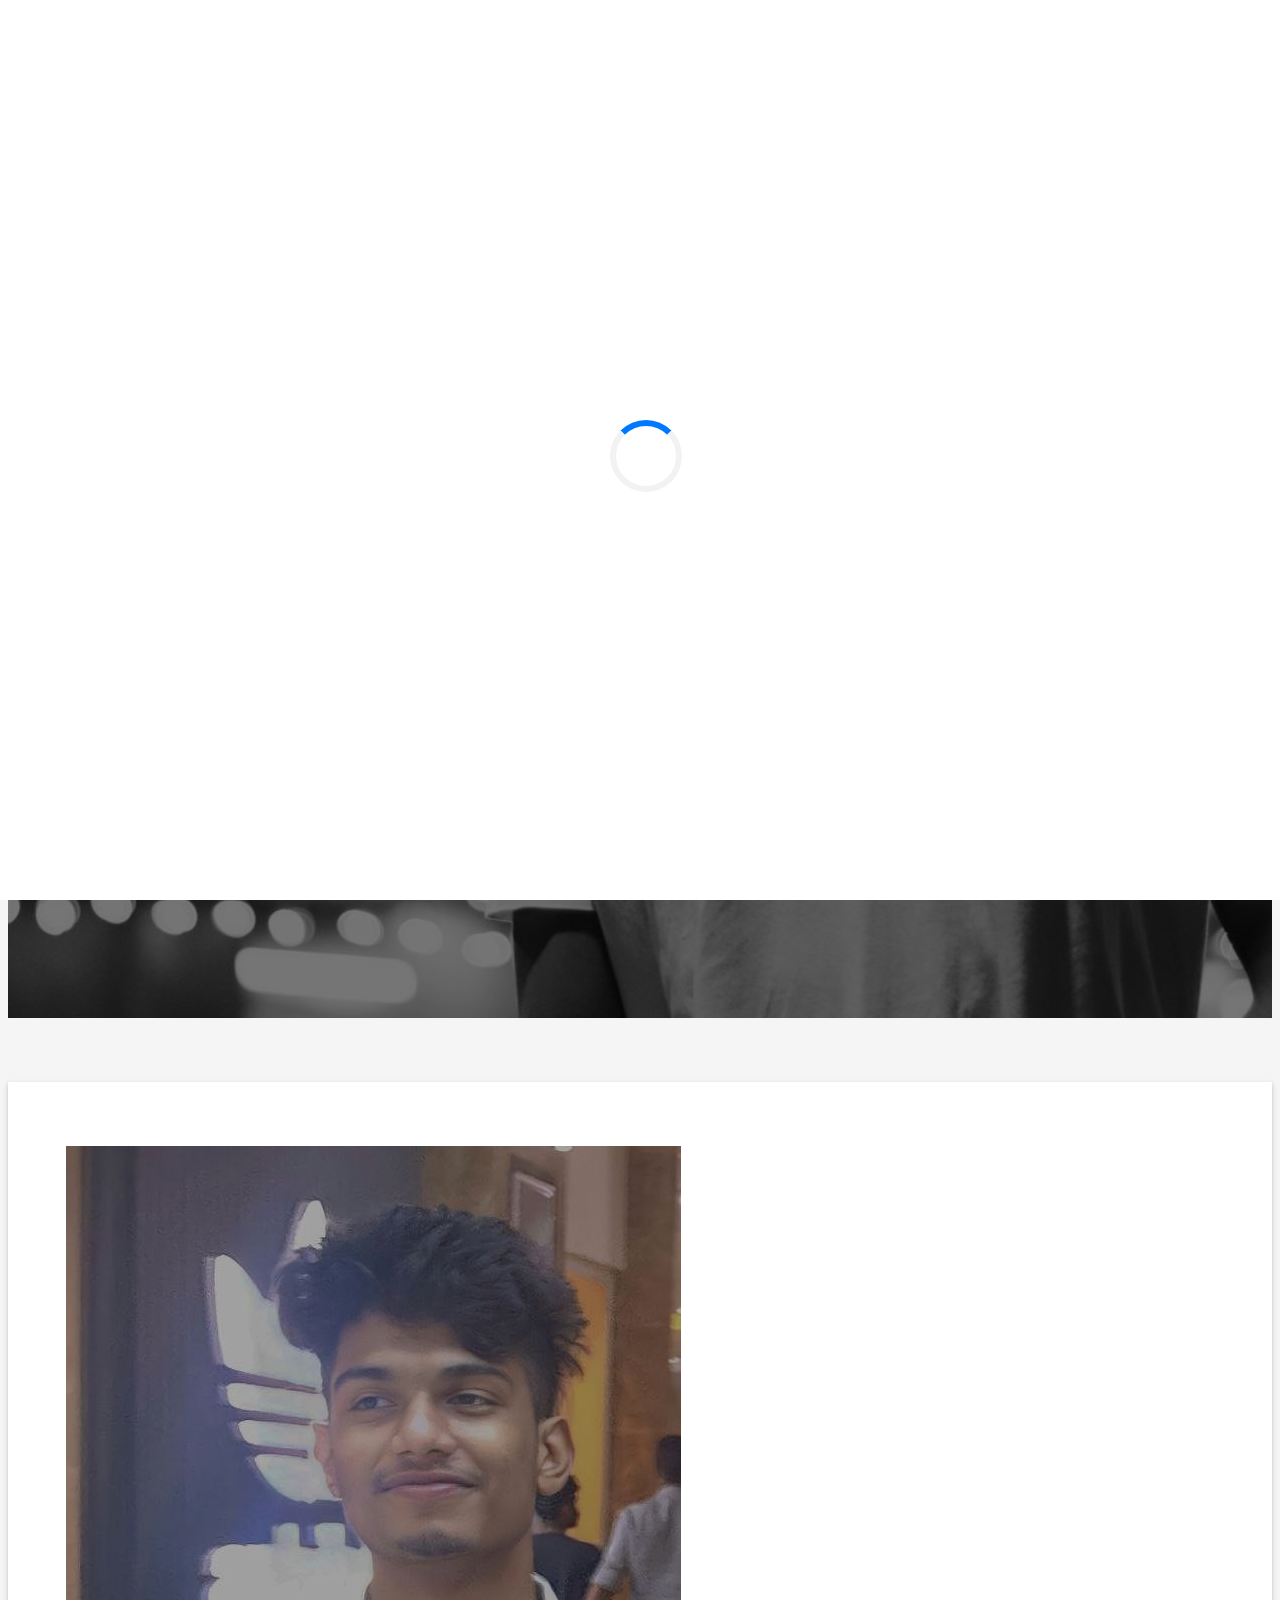
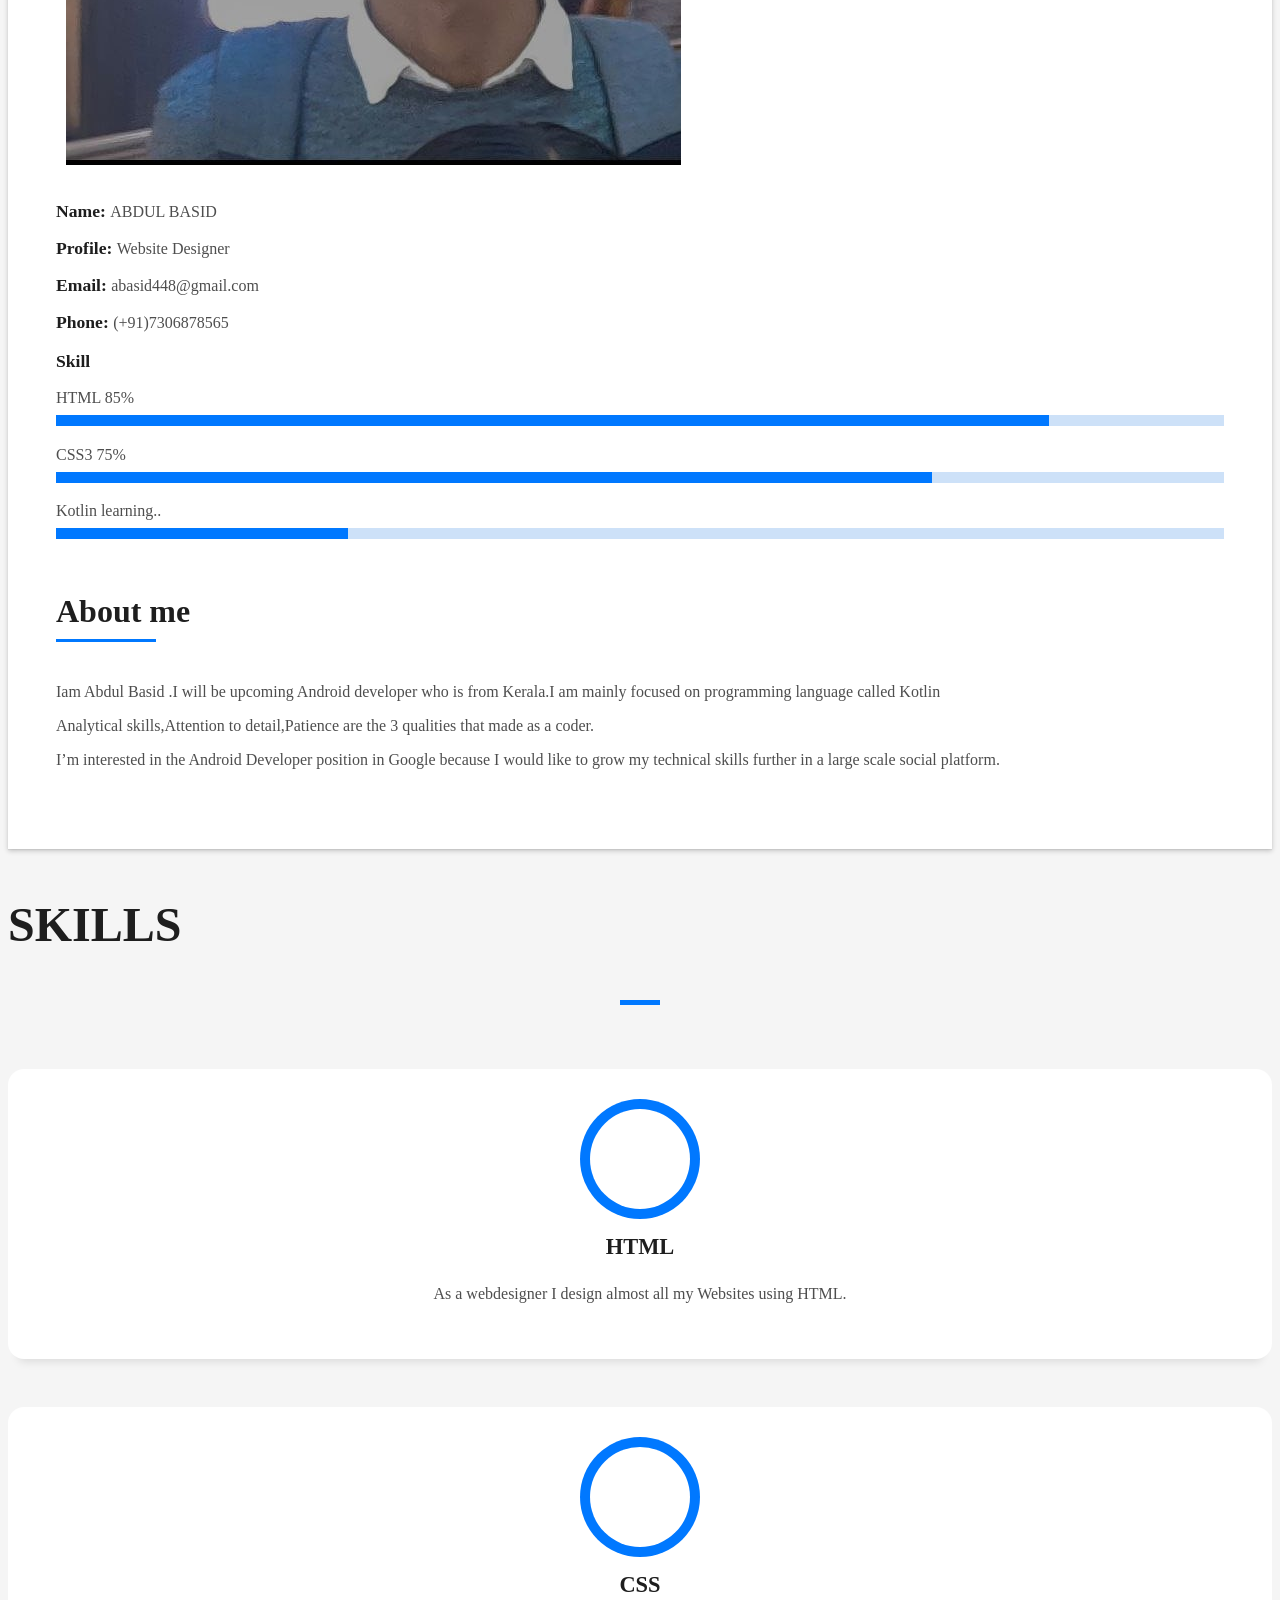
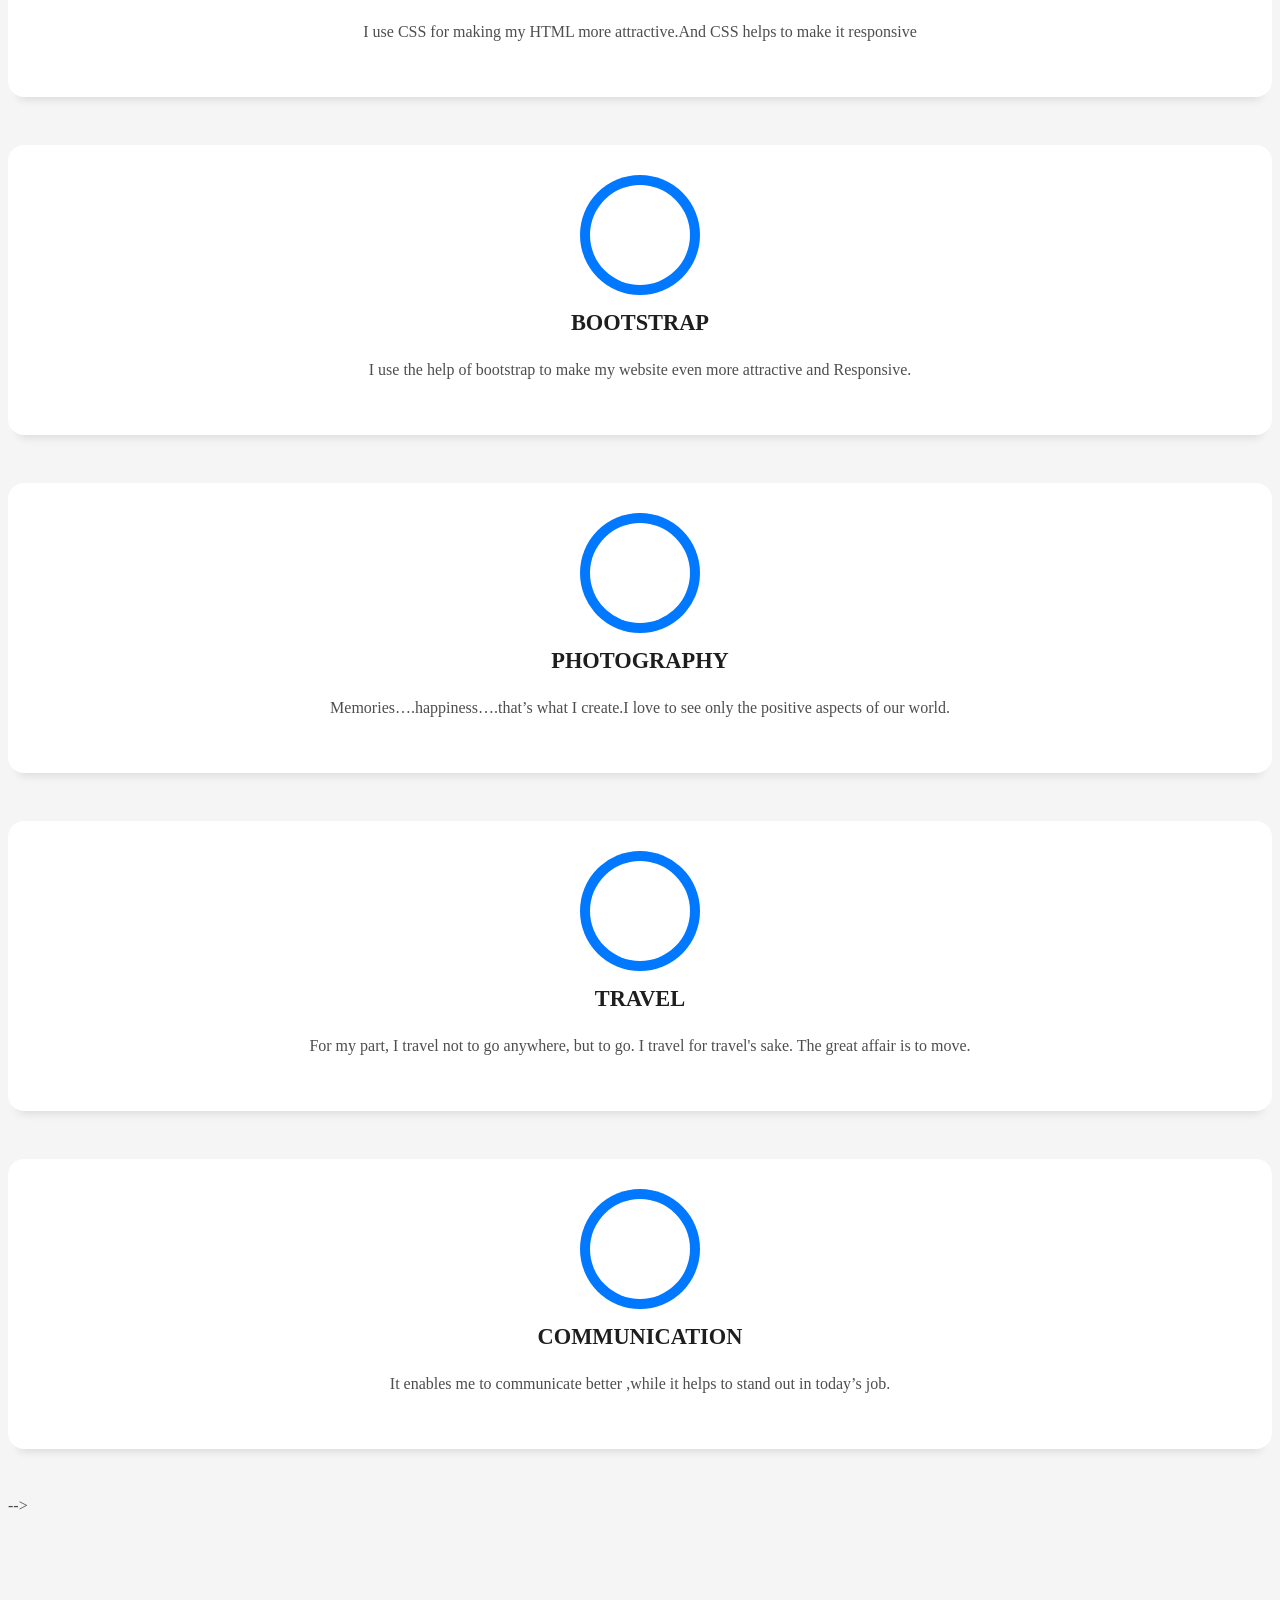
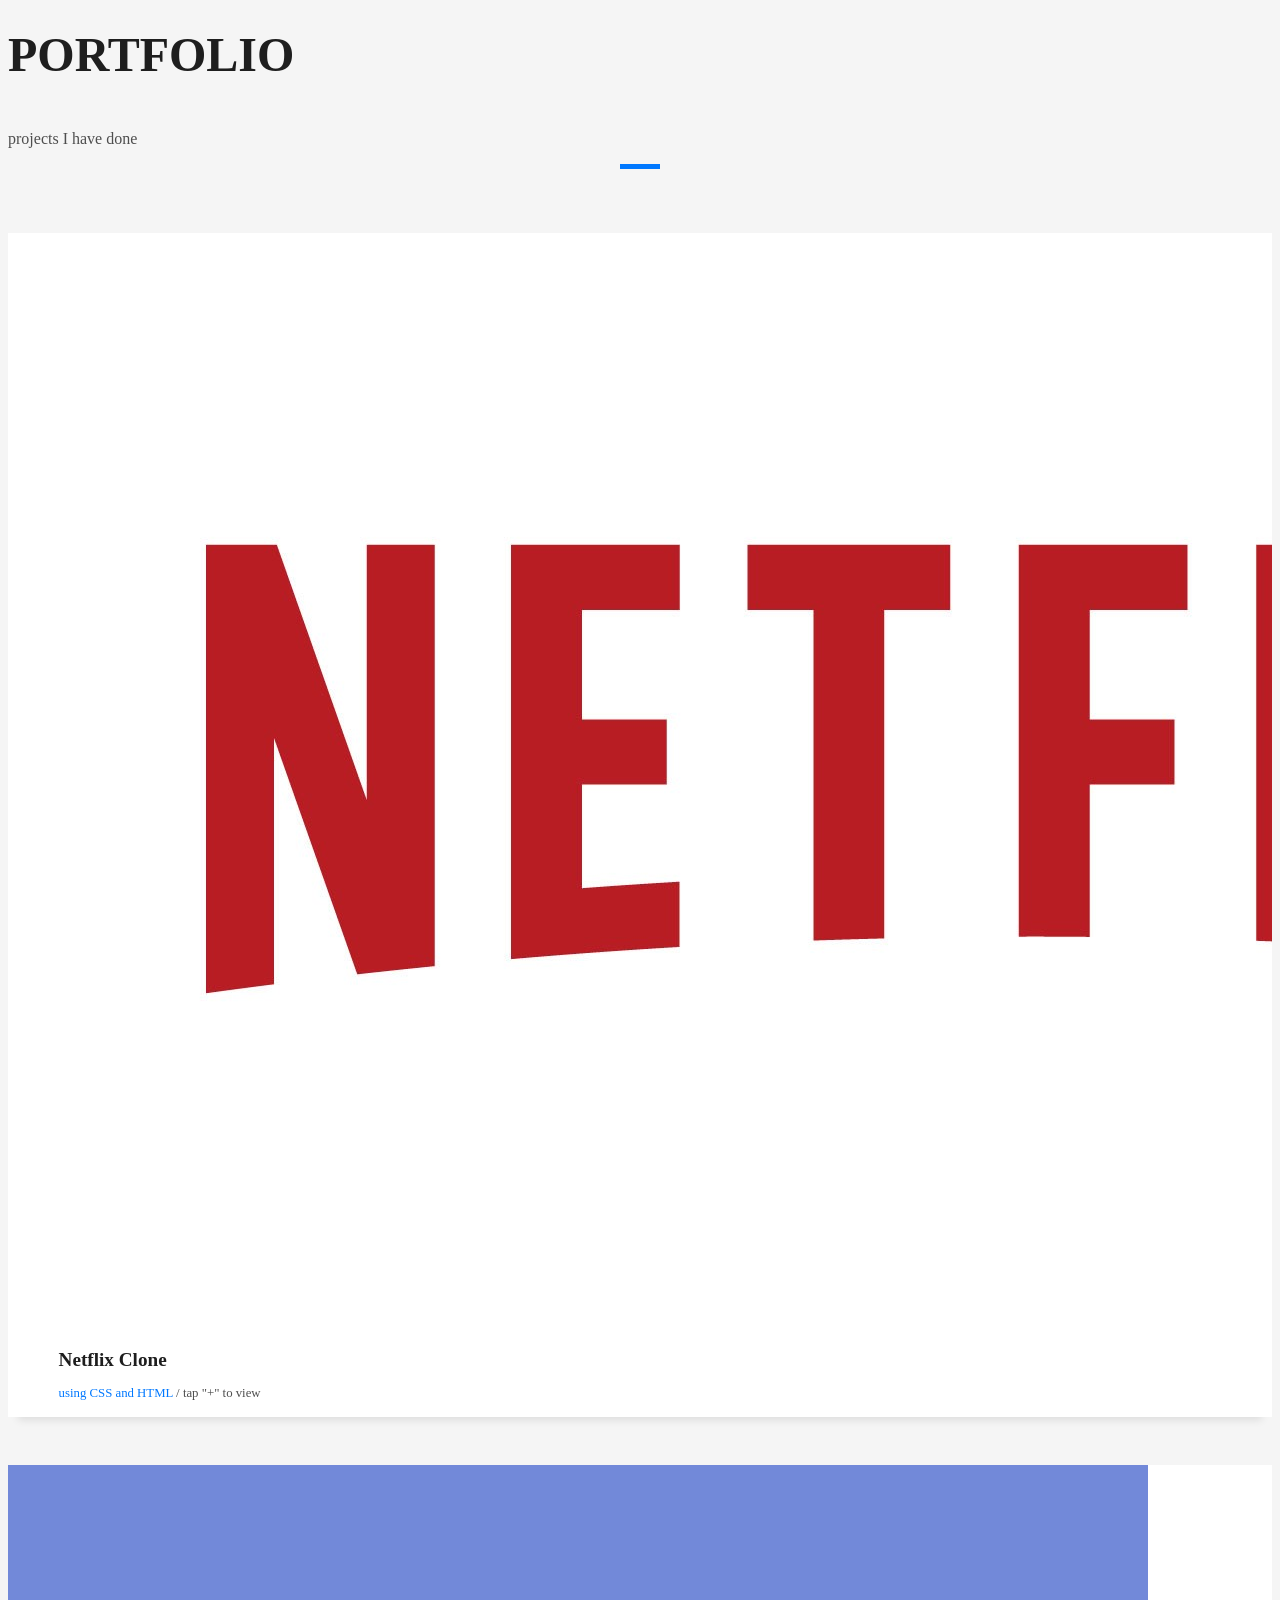
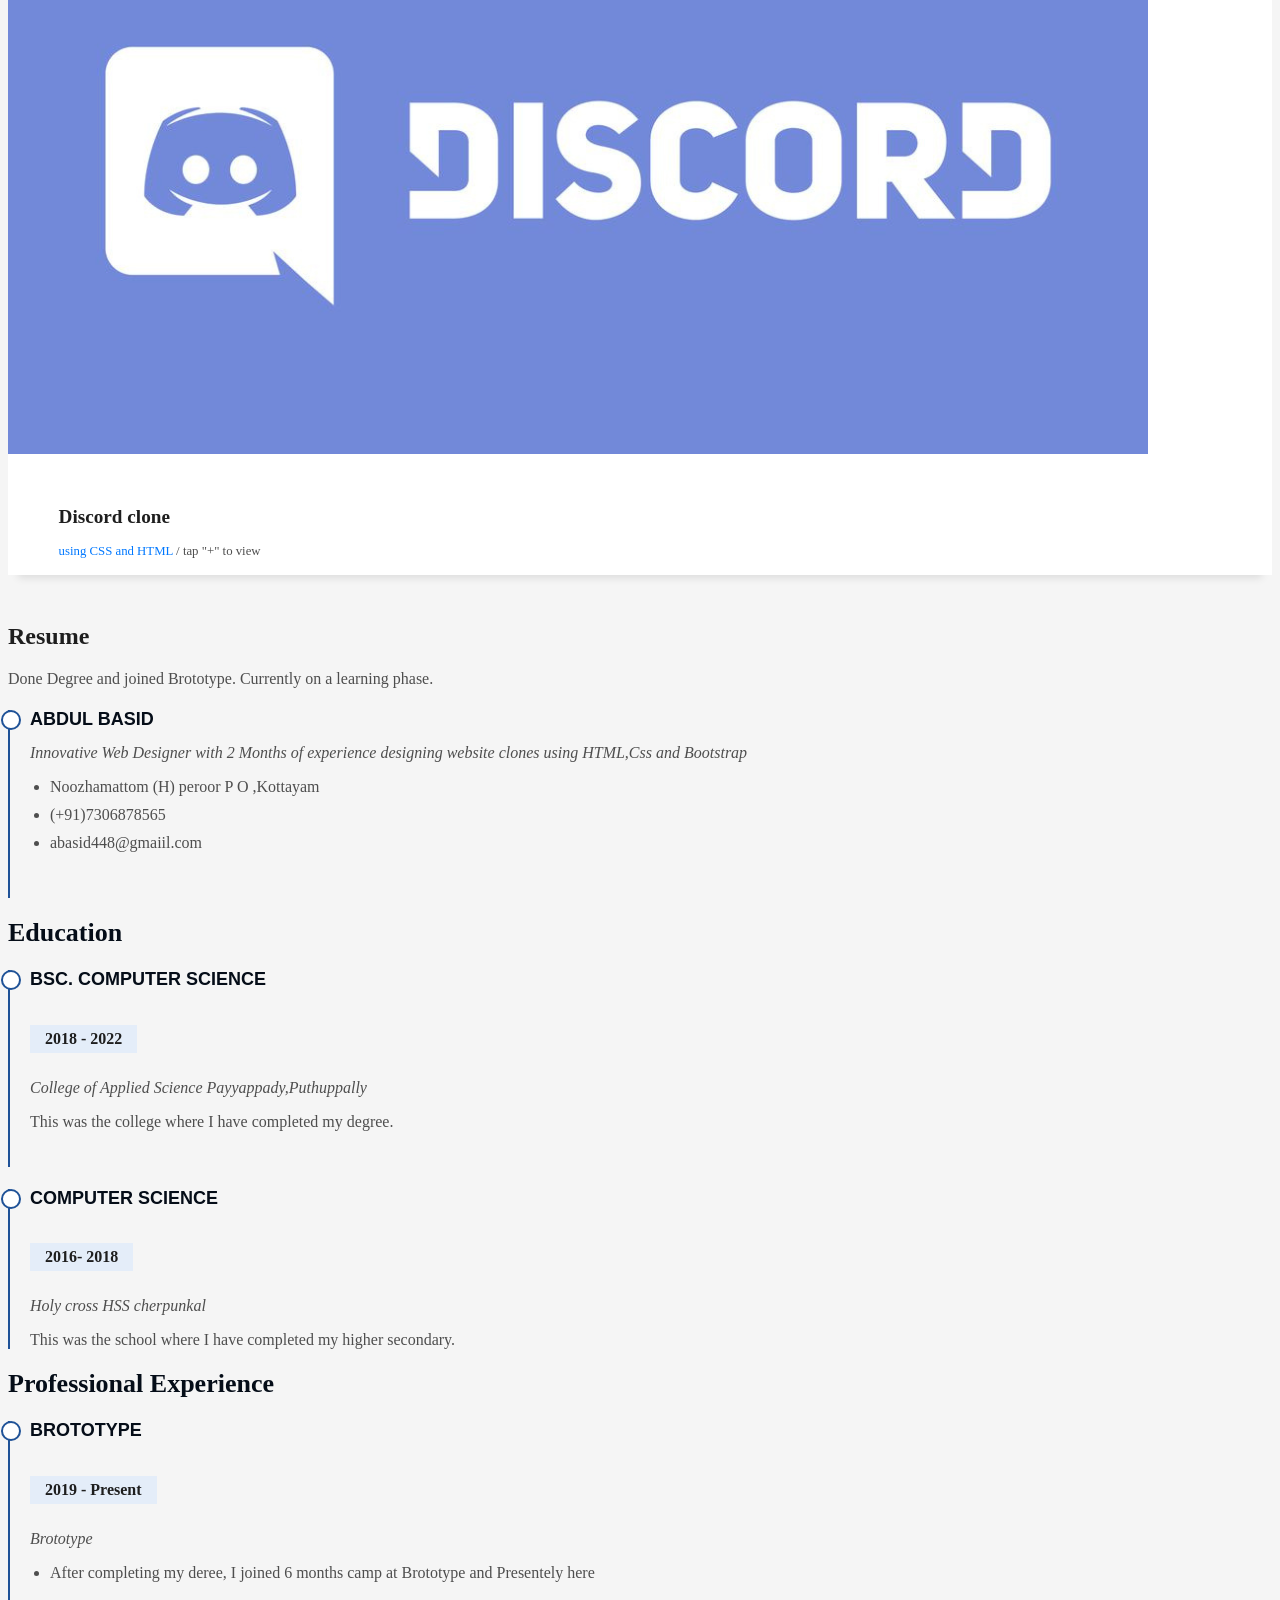
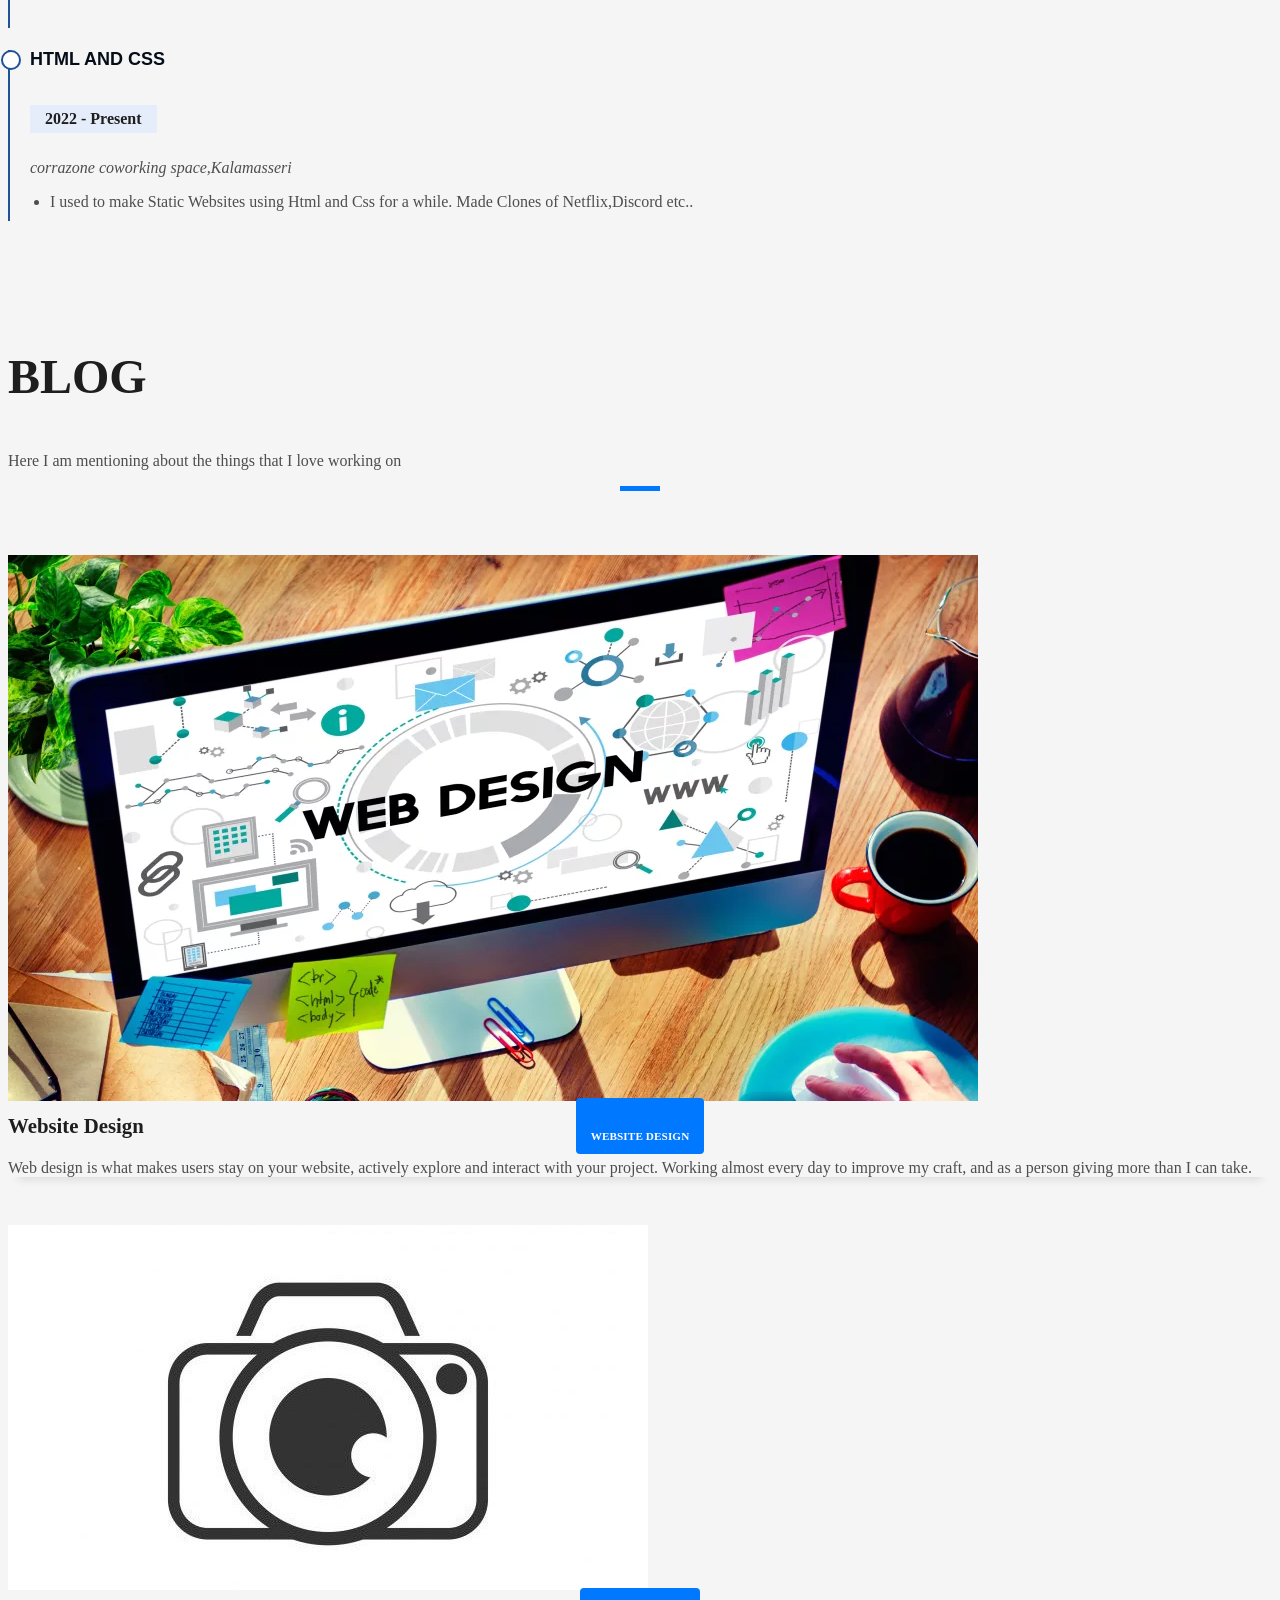
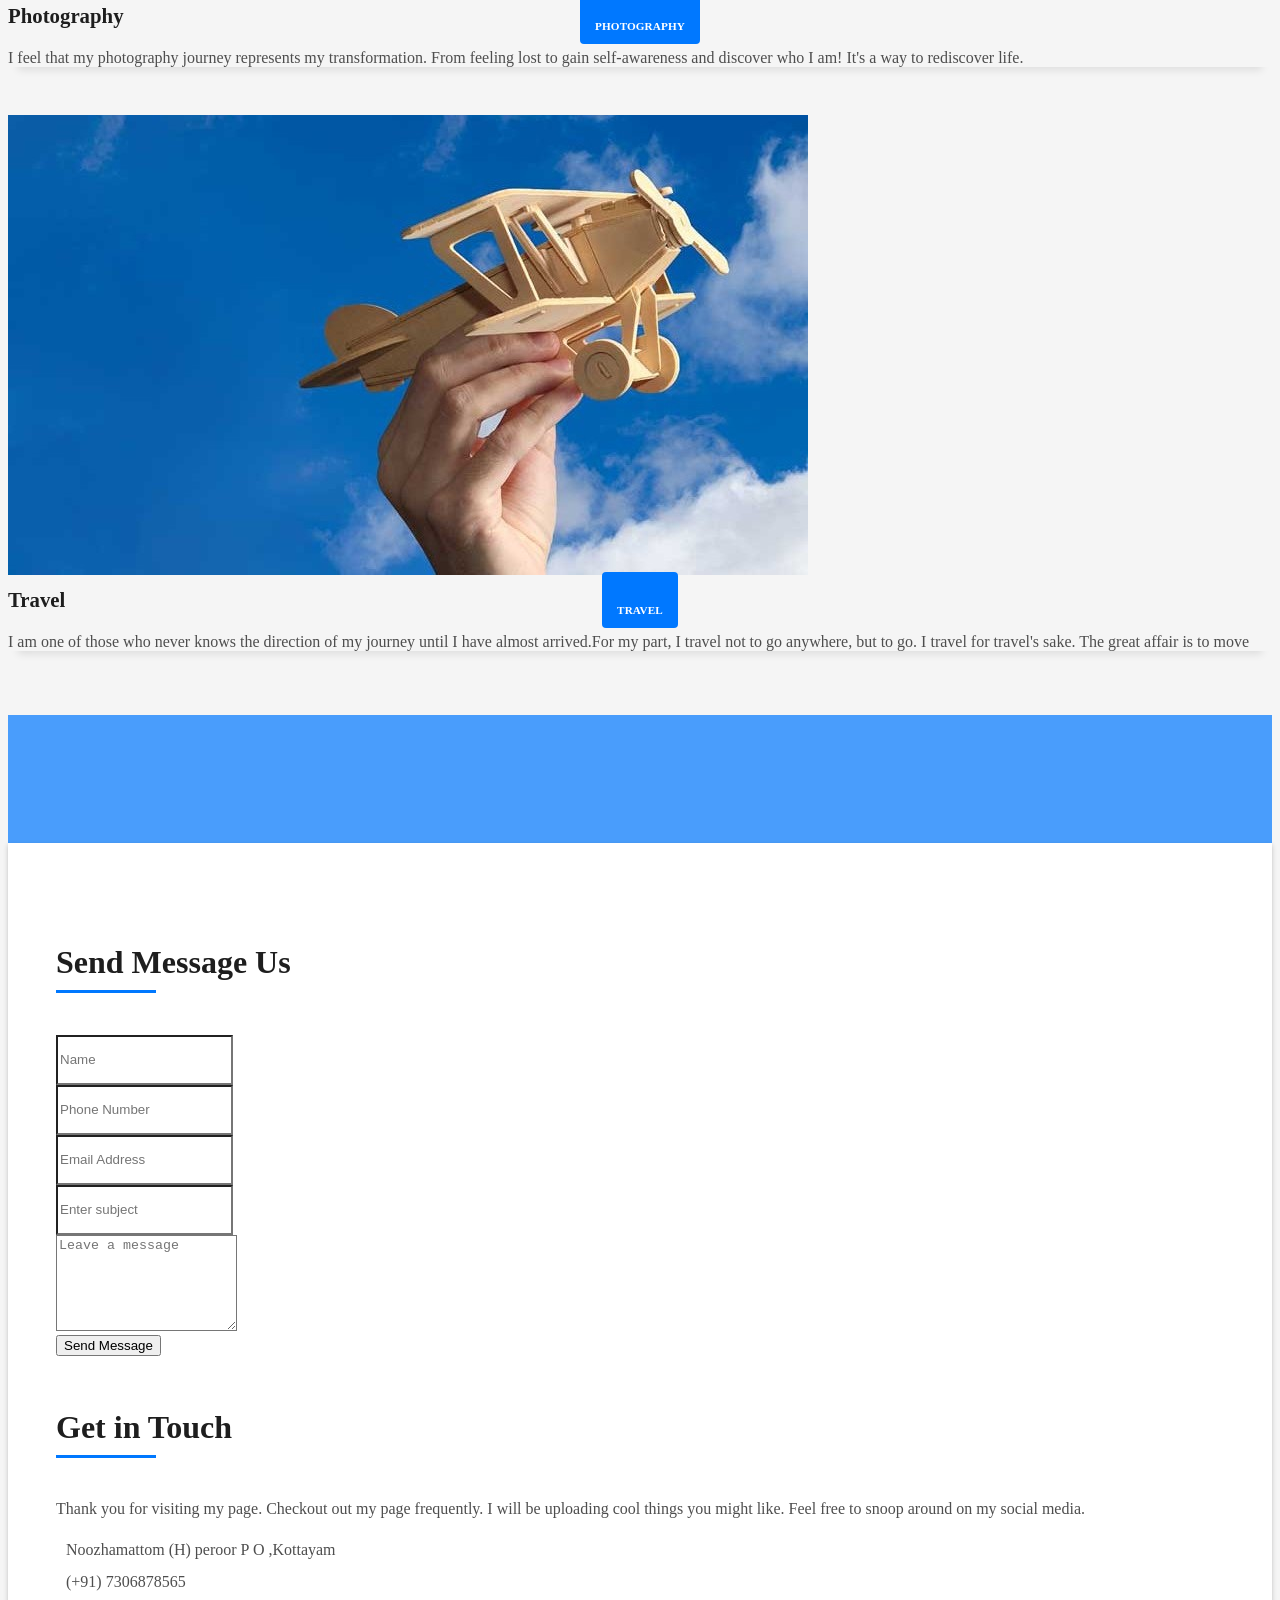
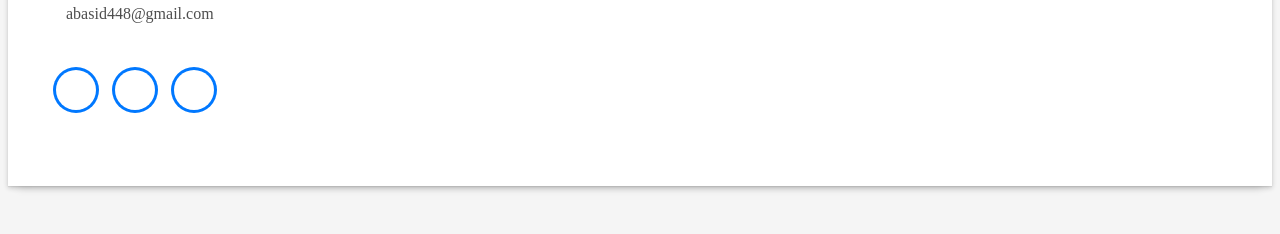
==== index.html @ a115dfe8 "Update index.html" ====
<!DOCTYPE html>
<html lang="en">

<head>
  <meta charset="utf-8">
  <meta content="width=device-width, initial-scale=1.0" name="viewport">

  <title>Portfolio | ABDUL BASID</title>
  <meta content="" name="description">
  <meta content="" name="keywords">

  
  <link href="assets/img/apple-touch-icon.png" rel="apple-touch-icon">


  <link href="assets/vendor/bootstrap/css/bootstrap.min.css" rel="stylesheet">
  <link href="assets/vendor/bootstrap-icons/bootstrap-icons.css" rel="stylesheet">
  <link href="assets/vendor/glightbox/css/glightbox.min.css" rel="stylesheet">
  <link href="assets/vendor/swiper/swiper-bundle.min.css" rel="stylesheet">


  <link href="assets/css/style.css" rel="stylesheet">

</head>

<body>


  <header id="header" class="fixed-top">
    <div class="container d-flex align-items-center justify-content-between">

      <h1 class="logo"><a href="index.html">ABDUL BASID</a></h1>


      <nav id="navbar" class="navbar">
        <ul>
          <li><a class="nav-link scrollto active" href="#hero">Home</a></li>
          <li><a class="nav-link scrollto" href="#about">About</a></li>
          <li><a class="nav-link scrollto" href="#services">Skills</a></li>
          <li><a class="nav-link scrollto " href="#work">Portfolio</a></li>
          <li><a class="nav-link scrollto " href="#resume">Resume</a></li>
          <li><a class="nav-link scrollto " href="#blog">Blog</a></li>
       

          <li><a class="nav-link scrollto" href="#contact">Contact</a></li>
        </ul>
        <i class="bi bi-list mobile-nav-toggle"></i>
      </nav>

    </div>
  </header>

  <div id="hero" class="hero route bg-image" style="background-image: url(assets/img/abdulbasidbackground.jpg)">
    <div class="overlay-itro"></div>
    <div class="hero-content display-table">
      <div class="table-cell">
        <div class="container">
    
          <h1 class="hero-title mb-4">I am ABDUL BASID</h1>
          <p class="hero-subtitle"><span class="typed" data-typed-items="WebDesigner,Traveller,Photographer,Enthusiastic,"></span></p>
       
        </div>
      </div>
    </div>
  </div>

  <main id="main">  
    <section id="about" class="about-mf sect-pt4 route">
      <div class="container">
        <div class="row">
          <div class="col-sm-12">
            <div class="box-shadow-full">
              <div class="row">
                <div class="col-md-6">
                  <div class="row">
                    <div class="col-sm-6 col-md-5">
                      <div class="about-img">
                        <img src="assets/img/abdulbasid8.jpg" class="img-fluid rounded b-shadow-a" alt="">
                      </div>
                    </div>
                    <div class="col-sm-6 col-md-7">
                      <div class="about-info">
                        <p><span class="title-s">Name: </span> <span>ABDUL BASID</span></p>
                        <p><span class="title-s">Profile: </span> <span>Website Designer</span></p>
                        <p><span class="title-s">Email: </span> <span>abasid448@gmail.com</span></p>
                        <p><span class="title-s">Phone: </span> <span>(+91)7306878565</span></p>
                      </div>
                    </div>
                  </div>
                  <div class="skill-mf">
                    <p class="title-s">Skill</p>
                    <span>HTML</span> <span class="pull-right">85%</span>
                    <div class="progress">
                      <div class="progress-bar" role="progressbar" style="width: 85%;" aria-valuenow="85" aria-valuemin="0" aria-valuemax="100"></div>
                    </div>
                    <span>CSS3</span> <span class="pull-right">75%</span>
                    <div class="progress">
                      <div class="progress-bar" role="progressbar" style="width: 75%" aria-valuenow="75" aria-valuemin="0" aria-valuemax="100"></div>
                    </div>
                    <span>Kotlin</span> <span class="pull-right">  learning..</span>
                    <div class="progress">
                      <div class="progress-bar" role="progressbar" style="width: 25%" aria-valuenow="50" aria-valuemin="0" aria-valuemax="100"></div>
                    </div>
                    
                  </div>
                </div>
                <div class="col-md-6">
                  <div class="about-me pt-4 pt-md-0">
                    <div class="title-box-2">
                      <h5 class="title-left">
                        About me
                      </h5>
                    </div>
                    <p class="lead">
                      Iam Abdul Basid .I will be upcoming Android developer who is from Kerala.I am mainly focused on programming language called Kotlin
                    </p>
                    <p class="lead">
                      Analytical skills,Attention to detail,Patience are the 3 qualities that  made as a coder.
                    </p>
                    <p class="lead">
                      I’m interested in the Android Developer position in Google because I would like to grow my technical skills further in a large scale social platform.
                    </p>
                  </div>
                </div>
              </div>
            </div>
          </div>
        </div>
      </div>
    </section>
    <section id="services" class="services-mf pt-5 route">
      <div class="container">
        <div class="row">
          <div class="col-sm-12">
            <div class="title-box text-center">
              <h3 class="title-a">
                SKILLS
              </h3>
              <p class="subtitle-a">
          
              </p>
              <div class="line-mf"></div>
            </div>
          </div>
        </div>
        <div class="row">
          <div class="col-md-4">
            <div class="service-box">
              <div class="service-ico">
                <span class="ico-circle"><i class="bi bi-briefcase"></i></span>
              </div>
              <div class="service-content">
                <h2 class="s-title">HTML </h2>
                <p class="s-description text-center">
                  As a webdesigner I design almost all my Websites using HTML.
                </p>
              </div>
            </div>
          </div>
          <div class="col-md-4">
            <div class="service-box">
              <div class="service-ico">
                <span class="ico-circle"><i class="bi bi-card-checklist"></i></span>
              </div>
              <div class="service-content">
                <h2 class="s-title">CSS</h2>
                <p class="s-description text-center">
                  I use CSS for making my HTML more attractive.And CSS helps to make it responsive</p>
              </div>
            </div>
          </div>
          <div class="col-md-4">
            <div class="service-box">
              <div class="service-ico">
                <span class="ico-circle"><i class="bi bi-bar-chart"></i></span>
              </div>
              <div class="service-content">
                <h2 class="s-title">Bootstrap</h2>
                <p class="s-description text-center">
                  I use the help of bootstrap to make my website even more attractive and Responsive. 
                </p>
              </div>
            </div>
          </div>
          <div class="col-md-4">
            <div class="service-box">
              <div class="service-ico">
                <span class="ico-circle"><i class="bi bi-binoculars"></i></span>
              </div>
              <div class="service-content">
                <h2 class="s-title">Photography</h2>
                <p class="s-description text-center">
                  Memories….happiness….that’s what I create.I love to see only the positive aspects of our world.
 
                </p>
              </div>
            </div>
          </div>
          <div class="col-md-4">
            <div class="service-box">
              <div class="service-ico">
                <span class="ico-circle"><i class="bi bi-brightness-high"></i></span>
              </div>
              <div class="service-content">
                <h2 class="s-title">Travel</h2>
                <p class="s-description text-center">
                  For my part, I travel not to go anywhere, but to go. I travel for travel's sake. The great affair is to move.
                </p>
              </div>
            </div>
          </div>
          <div class="col-md-4">
            <div class="service-box">
              <div class="service-ico">
                <span class="ico-circle"><i class="bi bi-calendar4-week"></i></span>
              </div>
              <div class="service-content">
                <h2 class="s-title">Communication</h2>
                <p class="s-description text-center">
                  It enables me to communicate better ,while it helps to stand out in today’s job.        </p>
              </div>
            </div>
          </div>
        </div>
      </div>
    </section>
 -->
    <section id="work" class="portfolio-mf sect-pt4 route">
      <div class="container">
        <div class="row">
          <div class="col-sm-12">
            <div class="title-box text-center">
              <h3 class="title-a">
                Portfolio
              </h3>
              <p class="subtitle-a">
                 projects I have done
              </p>
              <div class="line-mf"></div>
            </div>
          </div>
        </div>
        <div class="row">
          <div class="col-md-6">
            <div class="work-box">
              <a href="assets/img/Netflix.jpg" data-gallery="portfolioGallery" class="portfolio-lightbox">
                <div class="work-img">
                  <img src="assets/img/Netflix.jpg" alt="" class="img-fluid">
                </div>
              </a>
              <div class="work-content">
                <div class="row">
                  <div class="col-sm-8">
                    <h2 class="w-title">Netflix Clone </h2>
                    <div class="w-more">
                      <span class="w-ctegory">using CSS and HTML</span> / <span class="w-date">tap "+" to view</span>
                    </div>
                  </div>
                  <div class="col-sm-4">
                    <div class="w-like">
                      <a href="https://abasid448.github.io/netflix-clone/" target="_blank"> <span class="bi bi-plus-circle"></span></a>
                    </div>
                  </div>
                </div>
              </div>
            </div>
          </div>
          <div class="col-md-6">
            <div class="work-box">
              <a href="assets/img/discord.png" data-gallery="portfolioGallery" class="portfolio-lightbox">
                <div class="work-img">
                  <img src="assets/img/discord.png" alt="" class="img-fluid">
                </div>
              </a>
              <div class="work-content">
                <div class="row">
                  <div class="col-sm-8">
                    <h2 class="w-title">Discord clone</h2>
                    <div class="w-more">
                      <span class="w-ctegory">using CSS and HTML</span> / <span class="w-date">tap "+" to view</span>
                    </div>
                  </div>
                  <div class="col-sm-4">
                    <div class="w-like">
                      <a href="https://abasid448.github.io/discord-clone/" target="_blank"> <span class="bi bi-plus-circle"></span></a>
                    </div>
                  </div>
                </div>
              </div>
            </div>
          </div>
          <!-- <div class="col-md-4">
            <div class="work-box">
              <a href="assets/img/work-3.jpg" data-gallery="portfolioGallery" class="portfolio-lightbox">
                <div class="work-img">
                  <img src="assets/img/work-3." alt="" class="img-fluid">
                </div>
              </a>
              <div class="work-content">
                <div class="row">
                  <div class="col-sm-8">
                    <h2 class="w-title">Mavrito Lana Dere</h2>
                    <div class="w-more">
                      <span class="w-ctegory">Web Design</span> / <span class="w-date">18 Sep. 2018</span>
                    </div>
                  </div>
                  <div class="col-sm-4">
                    <div class="w-like">
                      <a href="portfolio-details.html"> <span class="bi bi-plus-circle"></span></a>
                    </div>
                  </div>
                </div>
              </div>
            </div>
          </div> -->
                </div>
              </div>
            </div>
          </div>

        </div>
      </div>
    </section>
  
    <section id="resume" class="resume">
      <div class="container">

        <div class="section-title">
          <h2>Resume</h2>
          <p>Done Degree and joined Brototype. Currently on a learning phase.
          </p>
        </div>

        <div class="row">
          <div class="col-lg-6" data-aos="fade-up">
            
            <div class="resume-item pb-0">
              <h4>Abdul Basid</h4>
              <p><em>Innovative Web Designer with 2 Months of experience designing website clones using HTML,Css and Bootstrap</em></p>
              <ul>
                <li>Noozhamattom (H) peroor P O ,Kottayam</li>
                <li>(+91)7306878565</li>
                <li>abasid448@gmaiil.com</li>
              </ul>
            </div>

            <h3 class="resume-title">Education</h3>
            <div class="resume-item">
              <h4>Bsc. Computer Science</h4>
              <h5>2018 - 2022</h5>
              <p><em>College of Applied Science Payyappady,Puthuppally</em></p>
              <p> This was the college where I have completed my degree. </p>
            </div>
            <div class="resume-item">
              <h4>Computer Science</h4>
              <h5>2016- 2018</h5>
              <p><em>Holy cross HSS cherpunkal</em></p>
              <p>This was the school where I have completed my higher secondary.</p>
            </div>
          </div>
          <div class="col-lg-6" data-aos="fade-up" data-aos-delay="100">
            <h3 class="resume-title">Professional Experience</h3>
            <div class="resume-item">
              <h4>Brototype</h4>
              <h5>2019 - Present</h5>
              <p><em>Brototype </em></p>
              <ul>
                <li>After completing my deree, I joined 6 months camp at Brototype and Presentely here</li>
                
              </ul>
            </div>
            <div class="resume-item">
              <h4>HTML and CSS</h4>
              <h5>2022 - Present</h5>
              <p><em>corrazone coworking space,Kalamasseri</em></p>
              <ul>
                <li>I used to make Static Websites using Html and Css for a while. Made Clones of Netflix,Discord etc..</li>
                
              </ul>
            </div>
          </div>
        </div>

      </div>
    </section>

    <section id="blog" class="blog-mf sect-pt4 route">
      <div class="container">
        <div class="row">
          <div class="col-sm-12">
            <div class="title-box text-center">
              <h3 class="title-a">
                Blog
              </h3>
              <p class="subtitle-a">
                Here I am mentioning about the things that I love working on              </p>
              <div class="line-mf"></div>
            </div>
          </div>
        </div>
        <div class="row">
          <div class="col-md-4">
            <div class="card card-blog">
              <div class="card-img">
                <a href="#"><img src="assets/img/CT9xCjqrhnPD4ivB6B8Hqe-970-80.jpg.webp" alt="" class="img-fluid"></a>
              </div>
              <div class="card-body">
                <div class="card-category-box">
                  <div class="card-category">
                    <h6 class="category">Website Design</h6>
                  </div>
                </div>
                <h3 class="card-title"><a href="#">Website Design</a></h3>
                <p class="card-description">
                  Web design is what makes users stay on your website, actively explore and interact with your project. Working almost every day to improve my craft, and as a person giving more than I can take.
                </p>
              </div>
      
            </div>
          </div>
          <div class="col-md-4">
            <div class="card card-blog">
              <div class="card-img">
                <a href="#"><img src="assets/img/7e560cacf1c2ad43d7f5fa794983435b.jpg" alt="" class="img-fluid"></a>
              </div>
              <div class="card-body">
                <div class="card-category-box">
                  <div class="card-category">
                    <h6 class="category">Photography</h6>
                  </div>
                </div>
                <h3 class="card-title"><a href="#">Photography</a></h3>
                <p class="card-description">
                  I feel that my photography journey represents my transformation. From feeling lost to gain self-awareness and discover who I am! It's a way to rediscover life.
                </p>
              </div>
            </div>
          </div>
          <div class="col-md-4">
            <div class="card card-blog">
              <div class="card-img">
                <a href="#"><img src="assets/img/travel-lounge-talk-series-mob.jpg" alt="" class="img-fluid"></a>
              </div>
              <div class="card-body">
                <div class="card-category-box">
                  <div class="card-category">
                    <h6 class="category">Travel</h6>
                  </div>
                </div>
                <h3 class="card-title"><a href="#">Travel</a></h3>
                <p class="card-description">
                  I am one of those who never knows the direction of my journey until I have almost arrived.For my part, I travel not to go anywhere, but to go. I travel for travel's sake. The great affair is to move
                </p>
              </div>
          
            </div>
          </div>
        </div>
      </div>
    </section>
    <section id="contact" class="paralax-mf footer-paralax bg-image sect-mt4 route" style="background-image: url(assets/img/overlay-bg.jpg)">
      <div class="overlay-mf"></div>
      <div class="container">
        <div class="row">
          <div class="col-sm-12">
            <div class="contact-mf">
              <div id="contact" class="box-shadow-full">
                <div class="row">
                  <div class="col-md-6">
                    <div class="title-box-2">
                      <h5 class="title-left">
                        Send Message Us
                      </h5>
                    </div>
                    <div>
                      <!-- <form action="forms/contact.php" method="post" role="form" class="php-email-form">
                        <div class="row">
                          <div class="col-md-12 mb-3">
                            <div class="form-group">
                              <input type="text" name="name" class="form-control" id="name" placeholder="Your Name" >
                            </div>
                          </div>
                          <div class="col-md-12 mb-3">
                            <div class="form-group">
                              <input type="email" class="form-control" name="email" id="email" placeholder="Your Email" >
                            </div>
                          </div>
                          <div class="col-md-12 mb-3">
                            <div class="form-group">
                              <input type="text" class="form-control" name="subject" id="subject" placeholder="Subject" >
                            </div>
                          </div>
                          <div class="col-md-12">
                            <div class="form-group">
                              <textarea class="form-control" name="message" rows="5" placeholder="Message" ></textarea>
                            </div>
                          </div>
                          <div class="col-md-12 text-center my-3">
                            <div class="loading">Loading</div>
                            <div class="error-message"></div>
                            <div class="sent-message">Your message has been sent. Thank you!</div>
                          </div>
                          <div class="col-md-12 text-center">
                            <button type="submit" class="button button-a button-big button-rouded">Send Message</button>
                          </div>
                        </div>
                      </form> -->

                      <div class="row mt-5 justify-content-start" data-aos="fade-up" data-aos-delay="100">
                        <div class="col-lg-8">
                          <form id="gform" method="post"
                            action="https://script.google.com/macros/s/AKfycbwB6jDsCwU122i_Y01LOs1eeTrZ-HWq3tJFtNWSWJRgz_ENjpGcZpz4sOFU6NB_VM_A2w/exec"
                            class="row g-3">
                            <div class="col-lg-4 formgroup">
                              <input id="username" name="Name" type="text" class="form-control" placeholder="Name">
                              <div class="error"></div>
                            </div>
                            <div class="col-lg-4 formgroup">
                              <input id="number" name="Number" type="text" class="form-control" placeholder="Phone Number">
                              <div class="error"></div>
                            </div>
                            <div class="col-lg-4 formgroup">
                              <input id="email" type="email" name="Email" class="form-control" placeholder="Email Address">
                              <div class="error"></div>
                            </div>
                            <div class="col-lg-12 formgroup">
                              <input id="subject" type="text" name="Subject" class="form-control" placeholder="Enter subject">
                              <div class="error"></div>
                            </div>
                            <div class="col-lg-12 formgroup">
                              <textarea id="content" name="Message" placeholder="Leave a message" name="content" class="form-control"
                                rows="6"></textarea>
                              <div class="error"></div>
                            </div>
                            <div class="col-lg-12 text-center formgroup">
                              <button id="submit-btn-btn" type="submit" hidden></button>
                            </div>
                          </form>
                        
                        </div>
                      </div>
                      <div class="text-start">
                        <button class="btn btn-brand bg-primary text-white" type="button" onclick=validateInputs()>Send Message</button>
                      </div>


                    </div>
                  </div>
                  <div class="col-md-6">
                    <div class="title-box-2 pt-4 pt-md-0">
                      <h5 class="title-left">
                        Get in Touch
                      </h5>
                    </div>
                    <div class="more-info">
                      <p class="lead">
                        Thank you for visiting my page. Checkout out my page frequently. I will be uploading cool things you might like. Feel free to snoop around on my social media.
                      </p>
                      <ul class="list-ico">
                        <li><span class="bi bi-geo-alt"></span> Noozhamattom (H) peroor P O ,Kottayam</li>
                        <li><span class="bi bi-phone"></span> (+91) 7306878565</li>
                        <li><span class="bi bi-envelope"></span> abasid448@gmail.com</li>
                      </ul>
                    </div>
                    <div class="socials">
                      <ul>
                        <li><a href="https://www.facebook.com/abdubazzi/"><span class="ico-circle"><i class="bi bi-facebook"></i></span></a></li>
                        <li><a href="https://www.instagram.com/abdul_bazzi/"><span class="ico-circle"><i class="bi bi-instagram"></i></span></a></li>
                        
                        <li><a href="https://www.linkedin.com/in/abdul-basid-015aa31a0/"><span class="ico-circle"><i class="bi bi-linkedin"></i></span></a></li>
                      </ul>
                    </div>
                  </div>
                </div>
              </div>
            </div>
          </div>
        </div>
      </div>
    </section>

  </main>

  

  <div id="preloader"></div>
  <a href="#" class="back-to-top d-flex align-items-center justify-content-center"><i class="bi bi-arrow-up-short"></i></a>

  <script src="assets/vendor/purecounter/purecounter_vanilla.js"></script>
  <script src="assets/vendor/bootstrap/js/bootstrap.bundle.min.js"></script>
  <script src="assets/vendor/glightbox/js/glightbox.min.js"></script>
  <script src="assets/vendor/swiper/swiper-bundle.min.js"></script>
  <script src="assets/vendor/typed.js/typed.min.js"></script>

  <!-- Template Main JS File -->
  <script src="assets/js/main.js"></script>

</body>

</html>
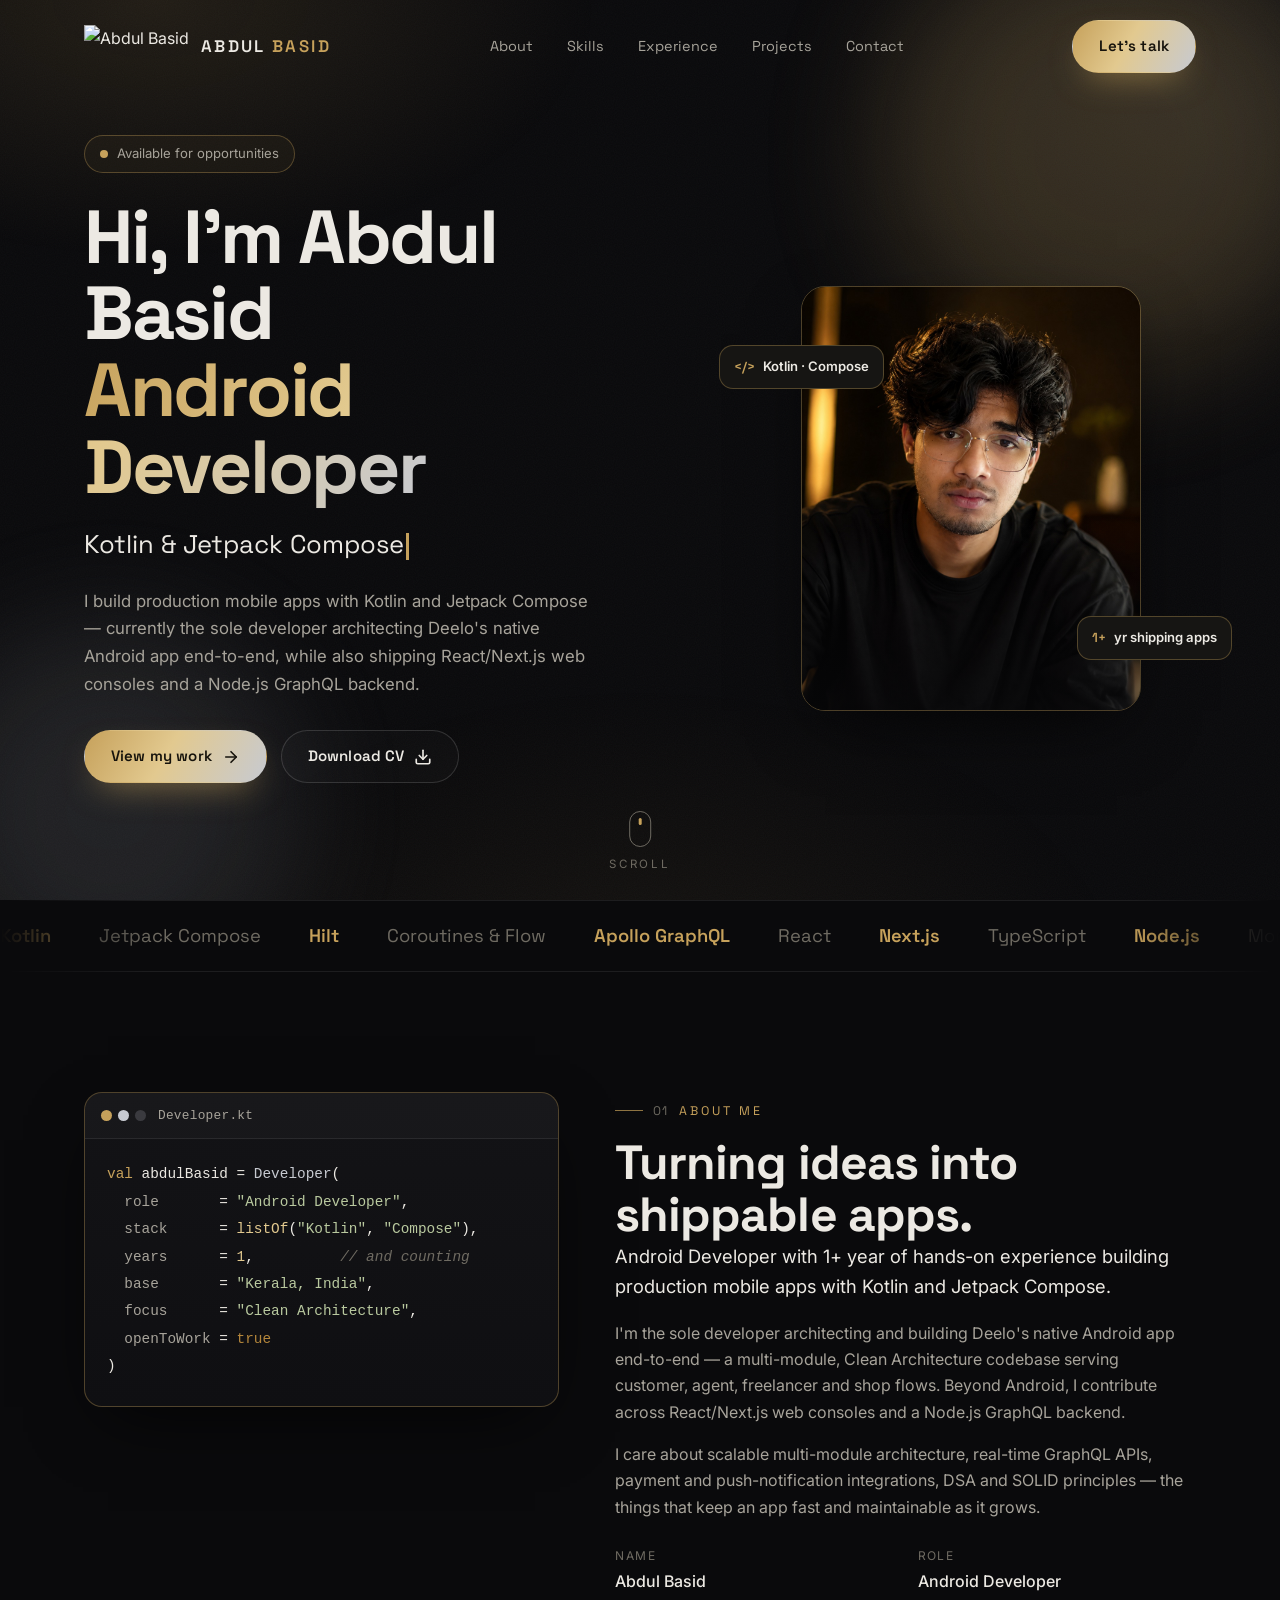
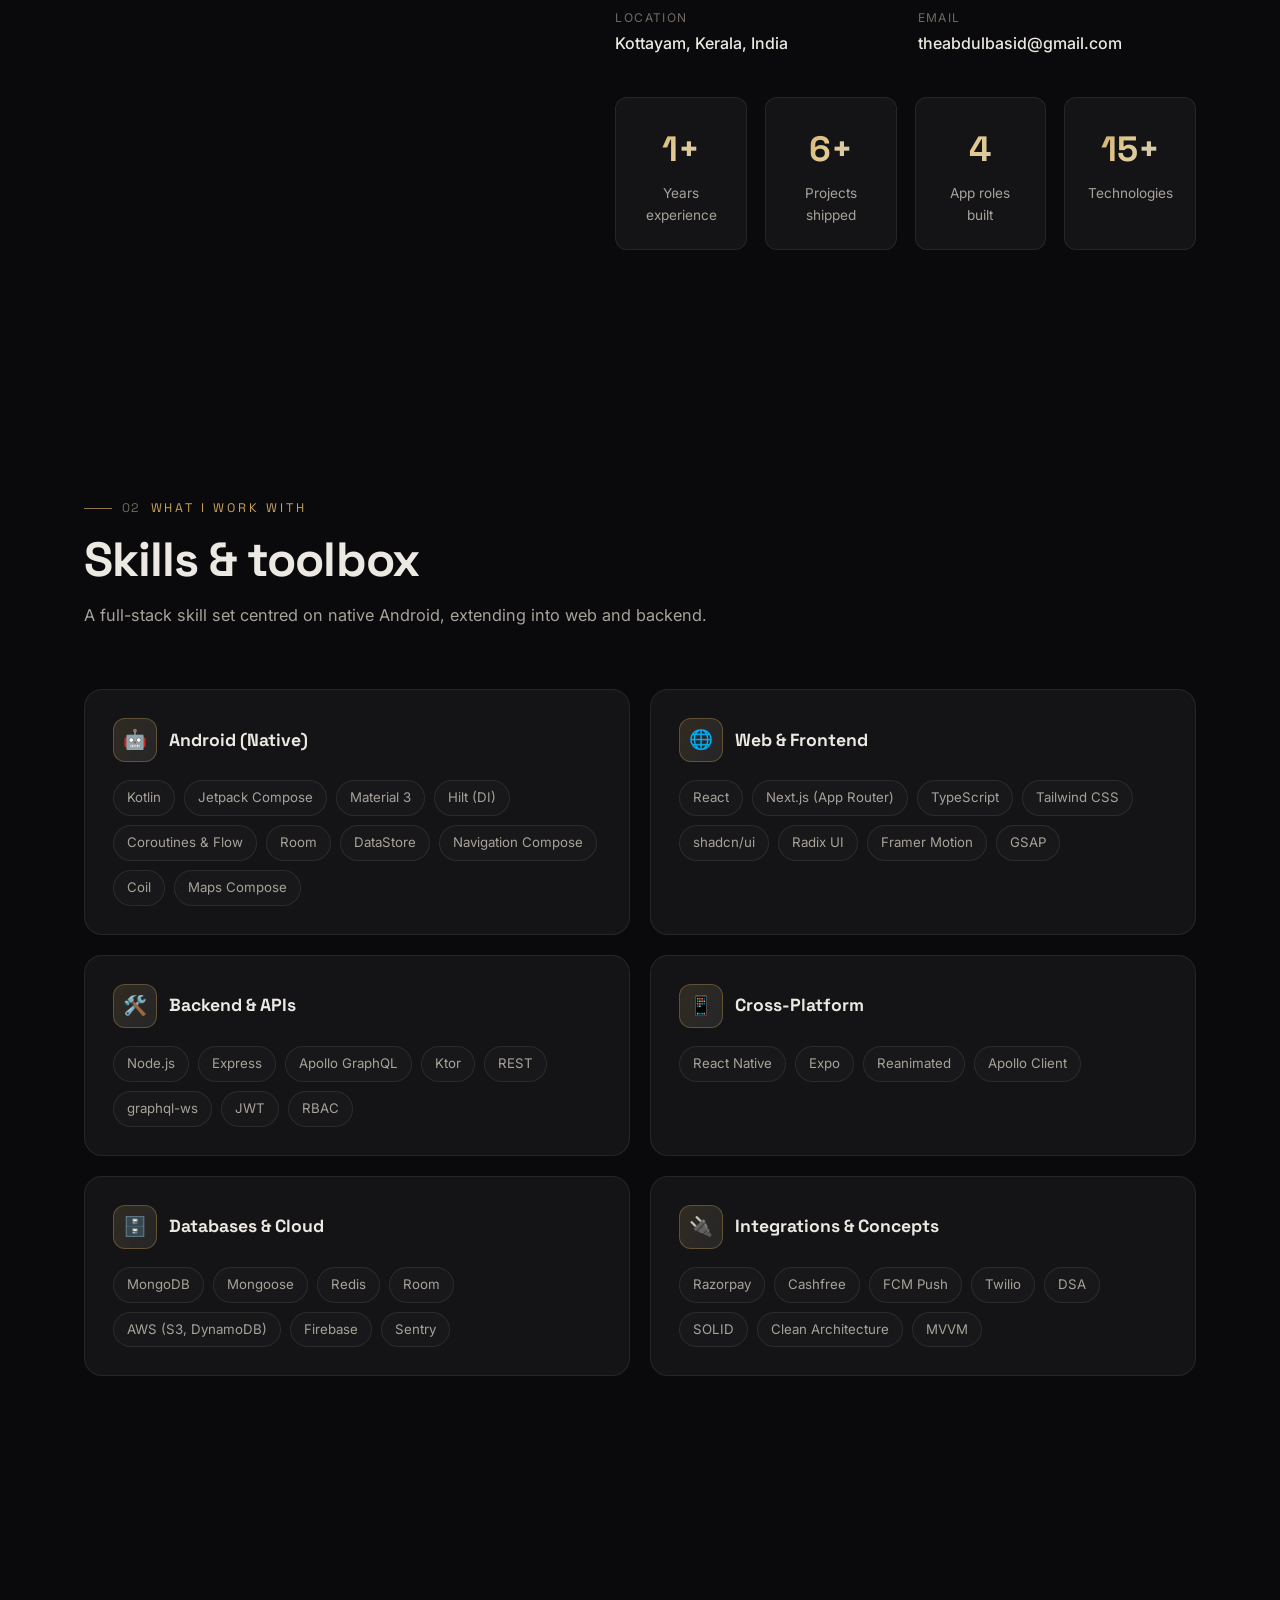
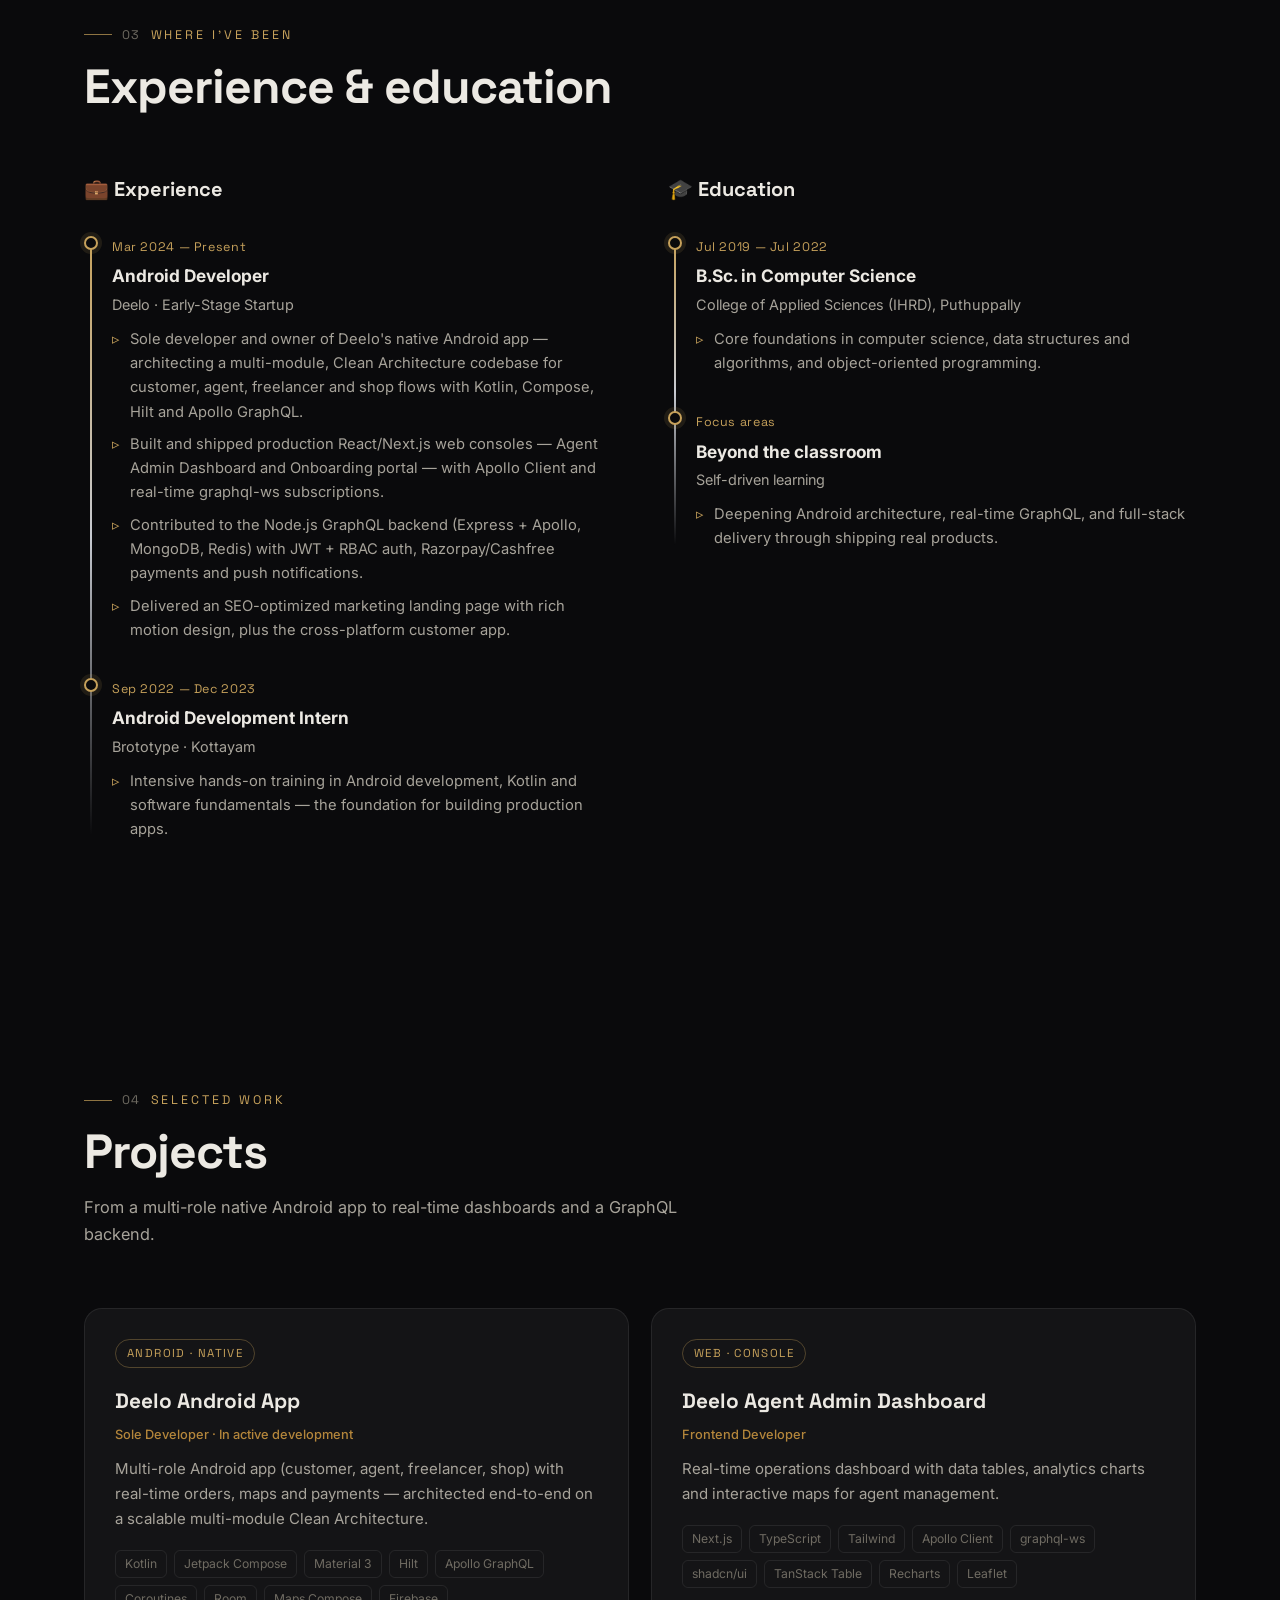
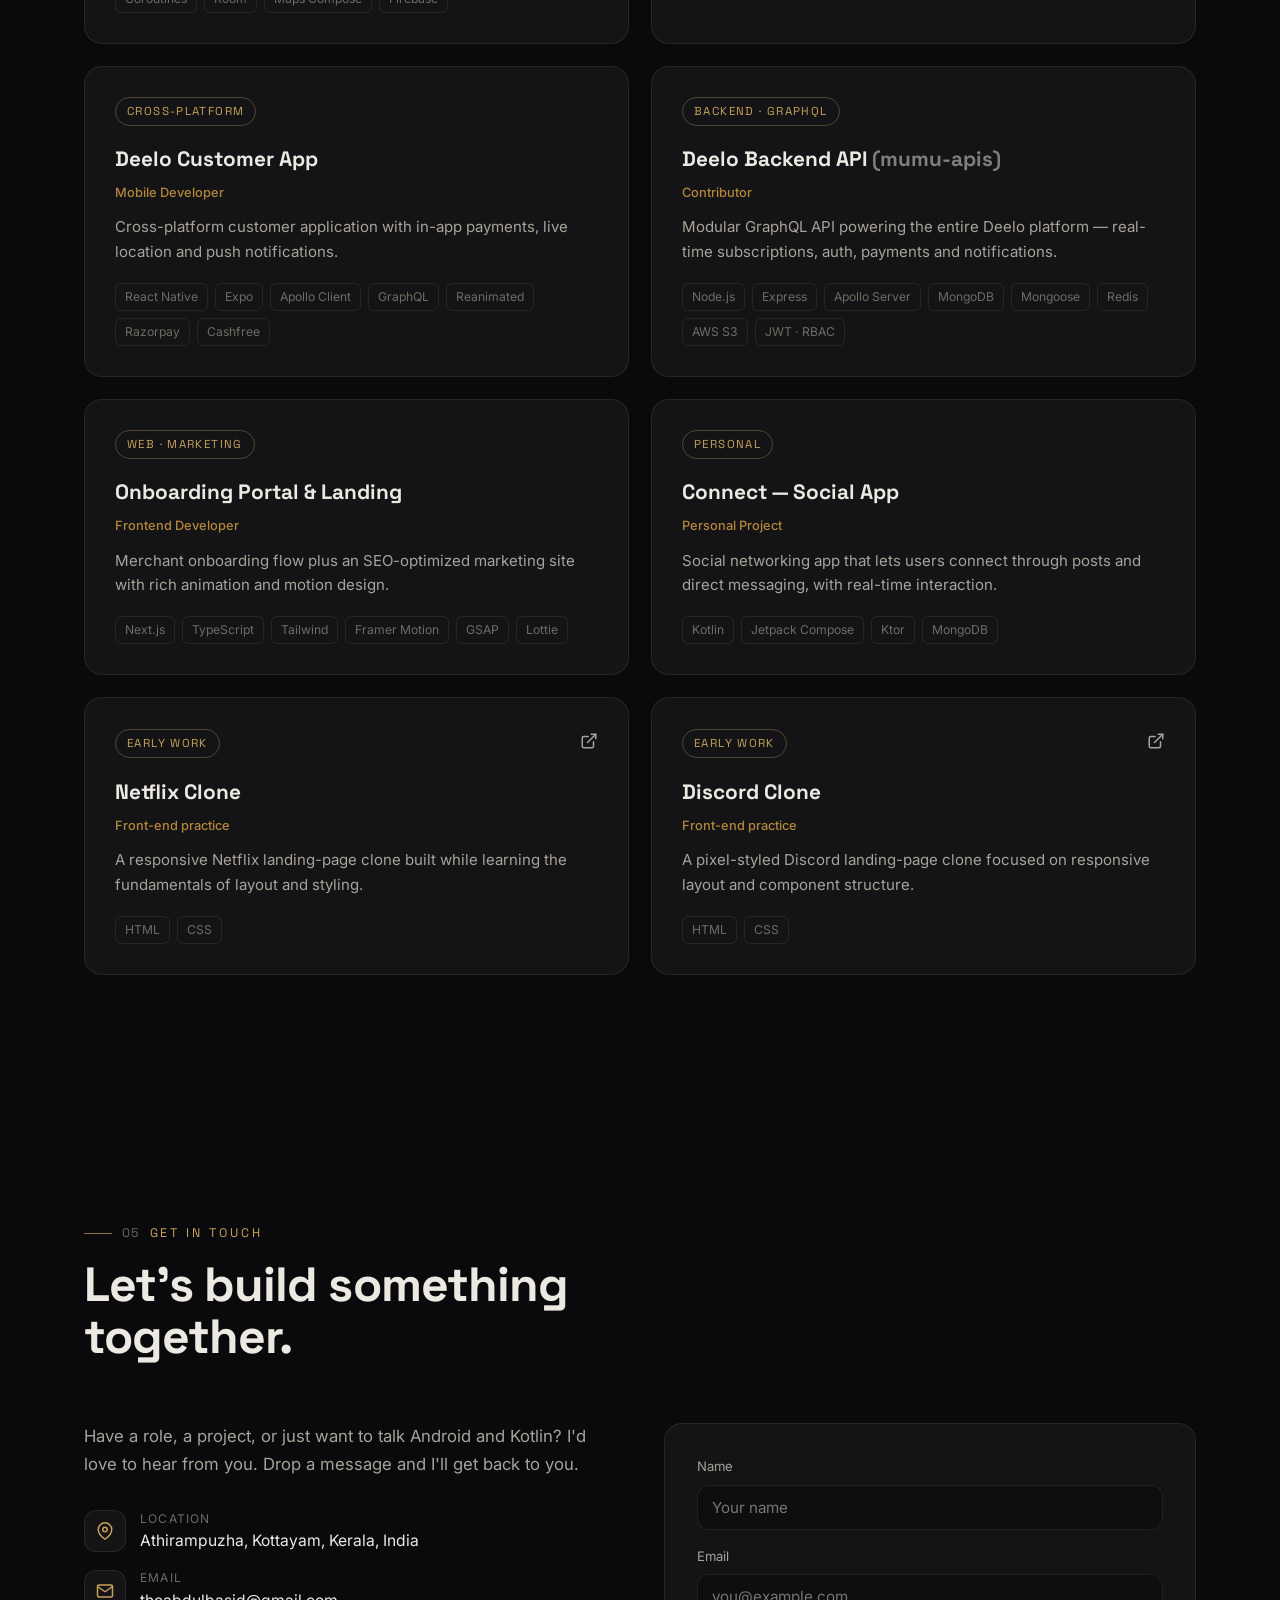
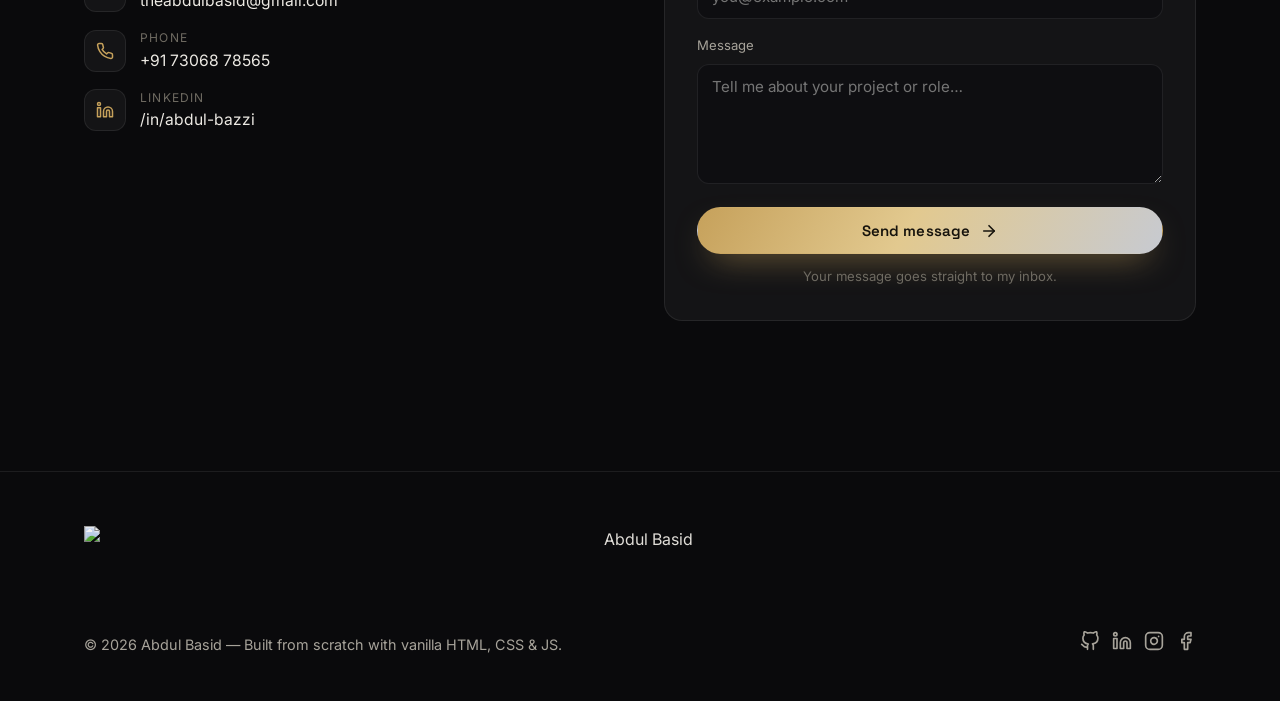
==== commit 4a9fa08d: "Redesign portfolio: gold-brand rebrand, scroll animations, EmailJS contact Complete rebuild of the p" ====
--- a/index.html
+++ b/index.html
@@ -2,599 +2,518 @@
 <html lang="en">
 
 <head>
-  <meta charset="utf-8">
-  <meta content="width=device-width, initial-scale=1.0" name="viewport">
-
-  <title>Portfolio | ABDUL BASID</title>
-  <meta content="" name="description">
-  <meta content="" name="keywords">
-
-  
-  <link href="assets/img/apple-touch-icon.png" rel="apple-touch-icon">
-
-
-  <link href="assets/vendor/bootstrap/css/bootstrap.min.css" rel="stylesheet">
-  <link href="assets/vendor/bootstrap-icons/bootstrap-icons.css" rel="stylesheet">
-  <link href="assets/vendor/glightbox/css/glightbox.min.css" rel="stylesheet">
-  <link href="assets/vendor/swiper/swiper-bundle.min.css" rel="stylesheet">
-
-
-  <link href="assets/css/style.css" rel="stylesheet">
-
+  <meta charset="utf-8" />
+  <meta name="viewport" content="width=device-width, initial-scale=1.0" />
+
+  <title>Abdul Basid — Android Developer</title>
+  <meta name="description"
+    content="Abdul Basid — Android Developer building production apps with Kotlin & Jetpack Compose, plus React/Next.js web consoles and Node.js GraphQL backends." />
+  <meta name="keywords"
+    content="Abdul Basid, Android Developer, Kotlin, Jetpack Compose, React, Next.js, Node.js, GraphQL, Kerala" />
+  <meta name="author" content="Abdul Basid" />
+
+  <!-- Open Graph -->
+  <meta property="og:type" content="website" />
+  <meta property="og:title" content="Abdul Basid — Android Developer" />
+  <meta property="og:description"
+    content="Android Developer building production apps with Kotlin & Jetpack Compose, React/Next.js and Node.js GraphQL." />
+  <meta property="og:image" content="https://res.cloudinary.com/f9elij5b/image/upload/f_auto,q_auto/logo_ewvjlk" />
+  <meta name="theme-color" content="#0a0a0c" />
+
+  <!-- Favicon: brand "AB" monogram (gold A / silver B on black) -->
+  <link rel="icon"
+    href="data:image/svg+xml,%3Csvg xmlns='http://www.w3.org/2000/svg' viewBox='0 0 100 100'%3E%3Crect width='100' height='100' rx='24' fill='%230c0c0c'/%3E%3Ctext x='50' y='70' font-family='Georgia' font-size='54' font-weight='700' text-anchor='middle'%3E%3Ctspan fill='%23c6a15b'%3EA%3C/tspan%3E%3Ctspan fill='%23c7cad1'%3EB%3C/tspan%3E%3C/text%3E%3C/svg%3E" />
+  <link rel="apple-touch-icon" href="https://res.cloudinary.com/f9elij5b/image/upload/f_auto,q_auto,w_180,h_180,c_fill/logo_ewvjlk" />
+
+  <link rel="preconnect" href="https://fonts.googleapis.com" />
+  <link rel="preconnect" href="https://fonts.gstatic.com" crossorigin />
+  <link
+    href="https://fonts.googleapis.com/css2?family=Inter:wght@400;500;600&family=Space+Grotesk:wght@500;600;700&display=swap"
+    rel="stylesheet" />
+
+  <link href="assets/css/style.css" rel="stylesheet" />
 </head>
 
 <body>
 
-
-  <header id="header" class="fixed-top">
-    <div class="container d-flex align-items-center justify-content-between">
-
-      <h1 class="logo"><a href="index.html">ABDUL BASID</a></h1>
-
-
-      <nav id="navbar" class="navbar">
-        <ul>
-          <li><a class="nav-link scrollto active" href="#hero">Home</a></li>
-          <li><a class="nav-link scrollto" href="#about">About</a></li>
-          <li><a class="nav-link scrollto" href="#services">Skills</a></li>
-          <li><a class="nav-link scrollto " href="#work">Portfolio</a></li>
-          <li><a class="nav-link scrollto " href="#resume">Resume</a></li>
-          <li><a class="nav-link scrollto " href="#blog">Blog</a></li>
-       
-
-          <li><a class="nav-link scrollto" href="#contact">Contact</a></li>
-        </ul>
-        <i class="bi bi-list mobile-nav-toggle"></i>
+  <!-- SVG icon sprite -->
+  <svg width="0" height="0" style="position:absolute" aria-hidden="true">
+    <symbol id="i-github" viewBox="0 0 24 24" fill="none" stroke="currentColor" stroke-width="2" stroke-linecap="round" stroke-linejoin="round"><path d="M9 19c-5 1.5-5-2.5-7-3m14 6v-3.87a3.37 3.37 0 0 0-.94-2.61c3.14-.35 6.44-1.54 6.44-7A5.44 5.44 0 0 0 20 4.77 5.07 5.07 0 0 0 19.91 1S18.73.65 16 2.48a13.38 13.38 0 0 0-7 0C6.27.65 5.09 1 5.09 1A5.07 5.07 0 0 0 5 4.77a5.44 5.44 0 0 0-1.5 3.78c0 5.42 3.3 6.61 6.44 7A3.37 3.37 0 0 0 9 18.13V22"/></symbol>
+    <symbol id="i-linkedin" viewBox="0 0 24 24" fill="none" stroke="currentColor" stroke-width="2" stroke-linecap="round" stroke-linejoin="round"><path d="M16 8a6 6 0 0 1 6 6v7h-4v-7a2 2 0 0 0-4 0v7h-4v-7a6 6 0 0 1 6-6z"/><rect x="2" y="9" width="4" height="12"/><circle cx="4" cy="4" r="2"/></symbol>
+    <symbol id="i-instagram" viewBox="0 0 24 24" fill="none" stroke="currentColor" stroke-width="2" stroke-linecap="round" stroke-linejoin="round"><rect x="2" y="2" width="20" height="20" rx="5"/><path d="M16 11.37A4 4 0 1 1 12.63 8 4 4 0 0 1 16 11.37z"/><line x1="17.5" y1="6.5" x2="17.51" y2="6.5"/></symbol>
+    <symbol id="i-facebook" viewBox="0 0 24 24" fill="none" stroke="currentColor" stroke-width="2" stroke-linecap="round" stroke-linejoin="round"><path d="M18 2h-3a5 5 0 0 0-5 5v3H7v4h3v8h4v-8h3l1-4h-4V7a1 1 0 0 1 1-1h3z"/></symbol>
+    <symbol id="i-mail" viewBox="0 0 24 24" fill="none" stroke="currentColor" stroke-width="2" stroke-linecap="round" stroke-linejoin="round"><path d="M4 4h16c1.1 0 2 .9 2 2v12c0 1.1-.9 2-2 2H4c-1.1 0-2-.9-2-2V6c0-1.1.9-2 2-2z"/><polyline points="22,6 12,13 2,6"/></symbol>
+    <symbol id="i-phone" viewBox="0 0 24 24" fill="none" stroke="currentColor" stroke-width="2" stroke-linecap="round" stroke-linejoin="round"><path d="M22 16.92v3a2 2 0 0 1-2.18 2 19.79 19.79 0 0 1-8.63-3.07 19.5 19.5 0 0 1-6-6 19.79 19.79 0 0 1-3.07-8.67A2 2 0 0 1 4.11 2h3a2 2 0 0 1 2 1.72 12.84 12.84 0 0 0 .7 2.81 2 2 0 0 1-.45 2.11L8.09 9.91a16 16 0 0 0 6 6l1.27-1.27a2 2 0 0 1 2.11-.45 12.84 12.84 0 0 0 2.81.7A2 2 0 0 1 22 16.92z"/></symbol>
+    <symbol id="i-pin" viewBox="0 0 24 24" fill="none" stroke="currentColor" stroke-width="2" stroke-linecap="round" stroke-linejoin="round"><path d="M21 10c0 7-9 13-9 13s-9-6-9-13a9 9 0 0 1 18 0z"/><circle cx="12" cy="10" r="3"/></symbol>
+    <symbol id="i-arrow-up" viewBox="0 0 24 24" fill="none" stroke="currentColor" stroke-width="2.4" stroke-linecap="round" stroke-linejoin="round"><line x1="12" y1="19" x2="12" y2="5"/><polyline points="5,12 12,5 19,12"/></symbol>
+    <symbol id="i-arrow-right" viewBox="0 0 24 24" fill="none" stroke="currentColor" stroke-width="2.2" stroke-linecap="round" stroke-linejoin="round"><line x1="5" y1="12" x2="19" y2="12"/><polyline points="12,5 19,12 12,19"/></symbol>
+    <symbol id="i-download" viewBox="0 0 24 24" fill="none" stroke="currentColor" stroke-width="2.2" stroke-linecap="round" stroke-linejoin="round"><path d="M21 15v4a2 2 0 0 1-2 2H5a2 2 0 0 1-2-2v-4"/><polyline points="7,10 12,15 17,10"/><line x1="12" y1="15" x2="12" y2="3"/></symbol>
+    <symbol id="i-external" viewBox="0 0 24 24" fill="none" stroke="currentColor" stroke-width="2" stroke-linecap="round" stroke-linejoin="round"><path d="M18 13v6a2 2 0 0 1-2 2H5a2 2 0 0 1-2-2V8a2 2 0 0 1 2-2h6"/><polyline points="15,3 21,3 21,9"/><line x1="10" y1="14" x2="21" y2="3"/></symbol>
+  </svg>
+
+  <div id="scroll-progress"></div>
+
+  <!-- ===================== HEADER ===================== -->
+  <header id="header">
+    <div class="container nav-wrap">
+      <a href="#hero" class="logo" aria-label="Abdul Basid — home">
+        <img src="https://res.cloudinary.com/f9elij5b/image/upload/f_auto,q_auto,h_120/logo_ewvjlk" alt="Abdul Basid" />
+        <span class="wordmark">Abdul <b>Basid</b></span>
+      </a>
+      <nav class="nav-links" aria-label="Primary">
+        <a href="#about">About</a>
+        <a href="#skills">Skills</a>
+        <a href="#experience">Experience</a>
+        <a href="#projects">Projects</a>
+        <a href="#contact">Contact</a>
       </nav>
-
+      <a href="#contact" class="btn btn-primary nav-cta" data-magnetic>Let's talk</a>
+      <button class="nav-toggle" aria-label="Toggle menu">&#9776;</button>
     </div>
   </header>
 
-  <div id="hero" class="hero route bg-image" style="background-image: url(assets/img/abdulbasidbackground.jpg)">
-    <div class="overlay-itro"></div>
-    <div class="hero-content display-table">
-      <div class="table-cell">
-        <div class="container">
-    
-          <h1 class="hero-title mb-4">I am ABDUL BASID</h1>
-          <p class="hero-subtitle"><span class="typed" data-typed-items="WebDesigner,Traveller,Photographer,Enthusiastic,"></span></p>
-       
-        </div>
+  <main>
+    <!-- ===================== HERO ===================== -->
+    <div id="hero" class="hero">
+      <span class="blob b1"></span>
+      <span class="blob b2"></span>
+      <div class="container hero-grid">
+        <div class="hero-copy">
+          <span class="hero-badge reveal"><span class="pulse"></span> Available for opportunities</span>
+          <h1 class="reveal" data-delay="1">Hi, I'm Abdul Basid<br /><span class="gradient-text">Android Developer</span></h1>
+          <p class="role-line reveal" data-delay="2"
+            data-typed='["Kotlin &amp; Jetpack Compose","Full-Stack Mobile Engineer","React / Next.js Developer","Node.js GraphQL APIs"]'>
+            <span class="typed-text"></span><span class="cursor"></span>
+          </p>
+          <p class="lead reveal" data-delay="3">
+            I build production mobile apps with Kotlin and Jetpack Compose — currently the sole developer
+            architecting Deelo's native Android app end-to-end, while also shipping React/Next.js web consoles
+            and a Node.js GraphQL backend.
+          </p>
+          <div class="hero-actions reveal" data-delay="4">
+            <a href="#projects" class="btn btn-primary" data-magnetic>View my work <svg width="18" height="18"><use href="#i-arrow-right"/></svg></a>
+            <a href="assets/Abdul_Basid_Resume.pdf" class="btn btn-ghost" download data-magnetic>Download CV <svg width="18" height="18"><use href="#i-download"/></svg></a>
+          </div>
+          <div class="hero-socials reveal" data-delay="5">
+            <a href="https://github.com/abasid448" target="_blank" rel="noopener" aria-label="GitHub"><svg width="20" height="20"><use href="#i-github"/></svg></a>
+            <a href="https://www.linkedin.com/in/abdul-bazzi" target="_blank" rel="noopener" aria-label="LinkedIn"><svg width="20" height="20"><use href="#i-linkedin"/></svg></a>
+            <a href="https://www.instagram.com/abdul_bazzi/" target="_blank" rel="noopener" aria-label="Instagram"><svg width="20" height="20"><use href="#i-instagram"/></svg></a>
+            <a href="mailto:theabdulbasid@gmail.com" aria-label="Email"><svg width="20" height="20"><use href="#i-mail"/></svg></a>
+          </div>
+        </div>
+
+        <div class="hero-visual reveal" data-delay="2">
+          <div class="portrait">
+            <span class="portrait-ring"></span>
+            <img src="assets/img/abdulbasid8.jpg" alt="Portrait of Abdul Basid" />
+          </div>
+          <div class="float-chip c1"><span class="k">&lt;/&gt;</span> Kotlin · Compose</div>
+          <div class="float-chip c2"><span class="k">1+</span> yr shipping apps</div>
+        </div>
+      </div>
+
+      <div class="scroll-cue">
+        <span class="mouse"></span>
+        Scroll
       </div>
     </div>
-  </div>
-
-  <main id="main">  
-    <section id="about" class="about-mf sect-pt4 route">
+
+    <!-- ===================== TECH MARQUEE ===================== -->
+    <div class="marquee" aria-hidden="true">
+      <div class="marquee-track">
+        <span><b>Kotlin</b></span><span>Jetpack Compose</span><span><b>Hilt</b></span><span>Coroutines &amp; Flow</span>
+        <span><b>Apollo GraphQL</b></span><span>React</span><span><b>Next.js</b></span><span>TypeScript</span>
+        <span><b>Node.js</b></span><span>MongoDB</span><span><b>Redis</b></span><span>React Native</span>
+        <span><b>Firebase</b></span><span>AWS</span>
+        <span><b>Kotlin</b></span><span>Jetpack Compose</span><span><b>Hilt</b></span><span>Coroutines &amp; Flow</span>
+        <span><b>Apollo GraphQL</b></span><span>React</span><span><b>Next.js</b></span><span>TypeScript</span>
+        <span><b>Node.js</b></span><span>MongoDB</span><span><b>Redis</b></span><span>React Native</span>
+        <span><b>Firebase</b></span><span>AWS</span>
+      </div>
+    </div>
+
+    <!-- ===================== ABOUT ===================== -->
+    <section id="about" class="section">
+      <div class="container about-grid">
+        <div class="code-card tilt reveal" aria-hidden="true">
+          <div class="code-head">
+            <span class="dots"><i></i><i></i><i></i></span>
+            <span class="fname">Developer.kt</span>
+          </div>
+<pre class="code-body"><code><span class="c-kw">val</span> <span class="c-var">abdulBasid</span> = <span class="c-type">Developer</span>(
+  <span class="c-prop">role</span>       = <span class="c-str">"Android Developer"</span>,
+  <span class="c-prop">stack</span>      = <span class="c-fn">listOf</span>(<span class="c-str">"Kotlin"</span>, <span class="c-str">"Compose"</span>),
+  <span class="c-prop">years</span>      = <span class="c-num">1</span>,          <span class="c-cm">// and counting</span>
+  <span class="c-prop">base</span>       = <span class="c-str">"Kerala, India"</span>,
+  <span class="c-prop">focus</span>      = <span class="c-str">"Clean Architecture"</span>,
+  <span class="c-prop">openToWork</span> = <span class="c-bool">true</span>
+)</code></pre>
+        </div>
+        <div class="about-text">
+          <span class="eyebrow reveal"><span class="no">01</span> About me</span>
+          <h2 class="section-title reveal" data-delay="1">Turning ideas into shippable apps.</h2>
+          <p class="about-lead reveal" data-delay="2">
+            Android Developer with 1+ year of hands-on experience building production mobile apps
+            with Kotlin and Jetpack Compose.
+          </p>
+          <div class="about-body">
+            <p class="reveal" data-delay="2">
+              I'm the sole developer architecting and building Deelo's native Android app end-to-end —
+              a multi-module, Clean Architecture codebase serving customer, agent, freelancer and shop flows.
+              Beyond Android, I contribute across React/Next.js web consoles and a Node.js GraphQL backend.
+            </p>
+            <p class="reveal" data-delay="3">
+              I care about scalable multi-module architecture, real-time GraphQL APIs, payment and
+              push-notification integrations, DSA and SOLID principles — the things that keep an app
+              fast and maintainable as it grows.
+            </p>
+          </div>
+          <ul class="about-facts reveal" data-delay="3">
+            <li><span class="k">Name</span><span class="v">Abdul Basid</span></li>
+            <li><span class="k">Role</span><span class="v">Android Developer</span></li>
+            <li><span class="k">Location</span><span class="v">Kottayam, Kerala, India</span></li>
+            <li><span class="k">Email</span><span class="v">theabdulbasid@gmail.com</span></li>
+          </ul>
+
+          <div class="stats reveal" data-delay="4">
+            <div class="stat">
+              <div class="num gradient-text"><span data-count="1" data-suffix="+">1+</span></div>
+              <div class="label">Years experience</div>
+            </div>
+            <div class="stat">
+              <div class="num gradient-text"><span data-count="6" data-suffix="+">6+</span></div>
+              <div class="label">Projects shipped</div>
+            </div>
+            <div class="stat">
+              <div class="num gradient-text"><span data-count="4">4</span></div>
+              <div class="label">App roles built</div>
+            </div>
+            <div class="stat">
+              <div class="num gradient-text"><span data-count="15" data-suffix="+">15+</span></div>
+              <div class="label">Technologies</div>
+            </div>
+          </div>
+        </div>
+      </div>
+    </section>
+
+    <!-- ===================== SKILLS ===================== -->
+    <section id="skills" class="section">
       <div class="container">
-        <div class="row">
-          <div class="col-sm-12">
-            <div class="box-shadow-full">
-              <div class="row">
-                <div class="col-md-6">
-                  <div class="row">
-                    <div class="col-sm-6 col-md-5">
-                      <div class="about-img">
-                        <img src="assets/img/abdulbasid8.jpg" class="img-fluid rounded b-shadow-a" alt="">
-                      </div>
-                    </div>
-                    <div class="col-sm-6 col-md-7">
-                      <div class="about-info">
-                        <p><span class="title-s">Name: </span> <span>ABDUL BASID</span></p>
-                        <p><span class="title-s">Profile: </span> <span>Website Designer</span></p>
-                        <p><span class="title-s">Email: </span> <span>abasid448@gmail.com</span></p>
-                        <p><span class="title-s">Phone: </span> <span>(+91)7306878565</span></p>
-                      </div>
-                    </div>
-                  </div>
-                  <div class="skill-mf">
-                    <p class="title-s">Skill</p>
-                    <span>HTML</span> <span class="pull-right">85%</span>
-                    <div class="progress">
-                      <div class="progress-bar" role="progressbar" style="width: 85%;" aria-valuenow="85" aria-valuemin="0" aria-valuemax="100"></div>
-                    </div>
-                    <span>CSS3</span> <span class="pull-right">75%</span>
-                    <div class="progress">
-                      <div class="progress-bar" role="progressbar" style="width: 75%" aria-valuenow="75" aria-valuemin="0" aria-valuemax="100"></div>
-                    </div>
-                    <span>Kotlin</span> <span class="pull-right">  learning..</span>
-                    <div class="progress">
-                      <div class="progress-bar" role="progressbar" style="width: 25%" aria-valuenow="50" aria-valuemin="0" aria-valuemax="100"></div>
-                    </div>
-                    
-                  </div>
-                </div>
-                <div class="col-md-6">
-                  <div class="about-me pt-4 pt-md-0">
-                    <div class="title-box-2">
-                      <h5 class="title-left">
-                        About me
-                      </h5>
-                    </div>
-                    <p class="lead">
-                      Iam Abdul Basid .I will be upcoming Android developer who is from Kerala.I am mainly focused on programming language called Kotlin
-                    </p>
-                    <p class="lead">
-                      Analytical skills,Attention to detail,Patience are the 3 qualities that  made as a coder.
-                    </p>
-                    <p class="lead">
-                      I’m interested in the Android Developer position in Google because I would like to grow my technical skills further in a large scale social platform.
-                    </p>
-                  </div>
-                </div>
+        <div class="section-head">
+          <span class="eyebrow reveal"><span class="no">02</span> What I work with</span>
+          <h2 class="section-title reveal" data-delay="1">Skills &amp; toolbox</h2>
+          <p class="reveal" data-delay="2">A full-stack skill set centred on native Android, extending into web and backend.</p>
+        </div>
+        <div class="skills-grid">
+          <div class="skill-card reveal">
+            <div class="sc-head"><span class="sc-icon">🤖</span><h3>Android (Native)</h3></div>
+            <div class="chips">
+              <span class="chip">Kotlin</span><span class="chip">Jetpack Compose</span><span class="chip">Material 3</span>
+              <span class="chip">Hilt (DI)</span><span class="chip">Coroutines &amp; Flow</span><span class="chip">Room</span>
+              <span class="chip">DataStore</span><span class="chip">Navigation Compose</span><span class="chip">Coil</span>
+              <span class="chip">Maps Compose</span>
+            </div>
+          </div>
+          <div class="skill-card reveal" data-delay="1">
+            <div class="sc-head"><span class="sc-icon">🌐</span><h3>Web &amp; Frontend</h3></div>
+            <div class="chips">
+              <span class="chip">React</span><span class="chip">Next.js (App Router)</span><span class="chip">TypeScript</span>
+              <span class="chip">Tailwind CSS</span><span class="chip">shadcn/ui</span><span class="chip">Radix UI</span>
+              <span class="chip">Framer Motion</span><span class="chip">GSAP</span>
+            </div>
+          </div>
+          <div class="skill-card reveal" data-delay="2">
+            <div class="sc-head"><span class="sc-icon">🛠️</span><h3>Backend &amp; APIs</h3></div>
+            <div class="chips">
+              <span class="chip">Node.js</span><span class="chip">Express</span><span class="chip">Apollo GraphQL</span>
+              <span class="chip">Ktor</span><span class="chip">REST</span><span class="chip">graphql-ws</span>
+              <span class="chip">JWT</span><span class="chip">RBAC</span>
+            </div>
+          </div>
+          <div class="skill-card reveal" data-delay="1">
+            <div class="sc-head"><span class="sc-icon">📱</span><h3>Cross-Platform</h3></div>
+            <div class="chips">
+              <span class="chip">React Native</span><span class="chip">Expo</span><span class="chip">Reanimated</span>
+              <span class="chip">Apollo Client</span>
+            </div>
+          </div>
+          <div class="skill-card reveal" data-delay="2">
+            <div class="sc-head"><span class="sc-icon">🗄️</span><h3>Databases &amp; Cloud</h3></div>
+            <div class="chips">
+              <span class="chip">MongoDB</span><span class="chip">Mongoose</span><span class="chip">Redis</span>
+              <span class="chip">Room</span><span class="chip">AWS (S3, DynamoDB)</span><span class="chip">Firebase</span>
+              <span class="chip">Sentry</span>
+            </div>
+          </div>
+          <div class="skill-card reveal" data-delay="3">
+            <div class="sc-head"><span class="sc-icon">🔌</span><h3>Integrations &amp; Concepts</h3></div>
+            <div class="chips">
+              <span class="chip">Razorpay</span><span class="chip">Cashfree</span><span class="chip">FCM Push</span>
+              <span class="chip">Twilio</span><span class="chip">DSA</span><span class="chip">SOLID</span>
+              <span class="chip">Clean Architecture</span><span class="chip">MVVM</span>
+            </div>
+          </div>
+        </div>
+      </div>
+    </section>
+
+    <!-- ===================== EXPERIENCE ===================== -->
+    <section id="experience" class="section">
+      <div class="container">
+        <div class="section-head">
+          <span class="eyebrow reveal"><span class="no">03</span> Where I've been</span>
+          <h2 class="section-title reveal" data-delay="1">Experience &amp; education</h2>
+        </div>
+        <div class="timeline-cols">
+          <div class="reveal">
+            <h3>💼 Experience</h3>
+            <div class="timeline">
+              <div class="tl-item">
+                <span class="when">Mar 2024 — Present</span>
+                <h4>Android Developer</h4>
+                <p class="org">Deelo · Early-Stage Startup</p>
+                <ul>
+                  <li>Sole developer and owner of Deelo's native Android app — architecting a multi-module, Clean Architecture codebase for customer, agent, freelancer and shop flows with Kotlin, Compose, Hilt and Apollo GraphQL.</li>
+                  <li>Built and shipped production React/Next.js web consoles — Agent Admin Dashboard and Onboarding portal — with Apollo Client and real-time graphql-ws subscriptions.</li>
+                  <li>Contributed to the Node.js GraphQL backend (Express + Apollo, MongoDB, Redis) with JWT + RBAC auth, Razorpay/Cashfree payments and push notifications.</li>
+                  <li>Delivered an SEO-optimized marketing landing page with rich motion design, plus the cross-platform customer app.</li>
+                </ul>
               </div>
+              <div class="tl-item">
+                <span class="when">Sep 2022 — Dec 2023</span>
+                <h4>Android Development Intern</h4>
+                <p class="org">Brototype · Kottayam</p>
+                <ul>
+                  <li>Intensive hands-on training in Android development, Kotlin and software fundamentals — the foundation for building production apps.</li>
+                </ul>
+              </div>
+            </div>
+          </div>
+
+          <div class="reveal" data-delay="1">
+            <h3>🎓 Education</h3>
+            <div class="timeline">
+              <div class="tl-item">
+                <span class="when">Jul 2019 — Jul 2022</span>
+                <h4>B.Sc. in Computer Science</h4>
+                <p class="org">College of Applied Sciences (IHRD), Puthuppally</p>
+                <ul>
+                  <li>Core foundations in computer science, data structures and algorithms, and object-oriented programming.</li>
+                </ul>
+              </div>
+              <div class="tl-item">
+                <span class="when">Focus areas</span>
+                <h4>Beyond the classroom</h4>
+                <p class="org">Self-driven learning</p>
+                <ul>
+                  <li>Deepening Android architecture, real-time GraphQL, and full-stack delivery through shipping real products.</li>
+                </ul>
+              </div>
             </div>
           </div>
         </div>
       </div>
     </section>
-    <section id="services" class="services-mf pt-5 route">
+
+    <!-- ===================== PROJECTS ===================== -->
+    <section id="projects" class="section">
       <div class="container">
-        <div class="row">
-          <div class="col-sm-12">
-            <div class="title-box text-center">
-              <h3 class="title-a">
-                SKILLS
-              </h3>
-              <p class="subtitle-a">
-          
-              </p>
-              <div class="line-mf"></div>
-            </div>
-          </div>
-        </div>
-        <div class="row">
-          <div class="col-md-4">
-            <div class="service-box">
-              <div class="service-ico">
-                <span class="ico-circle"><i class="bi bi-briefcase"></i></span>
+        <div class="section-head">
+          <span class="eyebrow reveal"><span class="no">04</span> Selected work</span>
+          <h2 class="section-title reveal" data-delay="1">Projects</h2>
+          <p class="reveal" data-delay="2">From a multi-role native Android app to real-time dashboards and a GraphQL backend.</p>
+        </div>
+        <div class="projects-grid">
+
+          <article class="project tilt reveal">
+            <div class="p-top">
+              <span class="p-tag">Android · Native</span>
+            </div>
+            <h3>Deelo Android App</h3>
+            <p class="p-role">Sole Developer · In active development</p>
+            <p>Multi-role Android app (customer, agent, freelancer, shop) with real-time orders, maps and payments — architected end-to-end on a scalable multi-module Clean Architecture.</p>
+            <div class="p-stack">
+              <span>Kotlin</span><span>Jetpack Compose</span><span>Material 3</span><span>Hilt</span>
+              <span>Apollo GraphQL</span><span>Coroutines</span><span>Room</span><span>Maps Compose</span><span>Firebase</span>
+            </div>
+          </article>
+
+          <article class="project tilt reveal" data-delay="1">
+            <div class="p-top">
+              <span class="p-tag">Web · Console</span>
+            </div>
+            <h3>Deelo Agent Admin Dashboard</h3>
+            <p class="p-role">Frontend Developer</p>
+            <p>Real-time operations dashboard with data tables, analytics charts and interactive maps for agent management.</p>
+            <div class="p-stack">
+              <span>Next.js</span><span>TypeScript</span><span>Tailwind</span><span>Apollo Client</span>
+              <span>graphql-ws</span><span>shadcn/ui</span><span>TanStack Table</span><span>Recharts</span><span>Leaflet</span>
+            </div>
+          </article>
+
+          <article class="project tilt reveal" data-delay="2">
+            <div class="p-top">
+              <span class="p-tag">Cross-Platform</span>
+            </div>
+            <h3>Deelo Customer App</h3>
+            <p class="p-role">Mobile Developer</p>
+            <p>Cross-platform customer application with in-app payments, live location and push notifications.</p>
+            <div class="p-stack">
+              <span>React Native</span><span>Expo</span><span>Apollo Client</span><span>GraphQL</span>
+              <span>Reanimated</span><span>Razorpay</span><span>Cashfree</span>
+            </div>
+          </article>
+
+          <article class="project tilt reveal">
+            <div class="p-top">
+              <span class="p-tag">Backend · GraphQL</span>
+            </div>
+            <h3>Deelo Backend API <span style="opacity:.5">(mumu-apis)</span></h3>
+            <p class="p-role">Contributor</p>
+            <p>Modular GraphQL API powering the entire Deelo platform — real-time subscriptions, auth, payments and notifications.</p>
+            <div class="p-stack">
+              <span>Node.js</span><span>Express</span><span>Apollo Server</span><span>MongoDB</span>
+              <span>Mongoose</span><span>Redis</span><span>AWS S3</span><span>JWT · RBAC</span>
+            </div>
+          </article>
+
+          <article class="project tilt reveal" data-delay="1">
+            <div class="p-top">
+              <span class="p-tag">Web · Marketing</span>
+            </div>
+            <h3>Onboarding Portal &amp; Landing</h3>
+            <p class="p-role">Frontend Developer</p>
+            <p>Merchant onboarding flow plus an SEO-optimized marketing site with rich animation and motion design.</p>
+            <div class="p-stack">
+              <span>Next.js</span><span>TypeScript</span><span>Tailwind</span><span>Framer Motion</span><span>GSAP</span><span>Lottie</span>
+            </div>
+          </article>
+
+          <article class="project tilt reveal" data-delay="2">
+            <div class="p-top">
+              <span class="p-tag">Personal</span>
+            </div>
+            <h3>Connect — Social App</h3>
+            <p class="p-role">Personal Project</p>
+            <p>Social networking app that lets users connect through posts and direct messaging, with real-time interaction.</p>
+            <div class="p-stack">
+              <span>Kotlin</span><span>Jetpack Compose</span><span>Ktor</span><span>MongoDB</span>
+            </div>
+          </article>
+
+          <article class="project tilt reveal">
+            <div class="p-top">
+              <span class="p-tag">Early work</span>
+              <div class="p-links">
+                <a href="https://abasid448.github.io/netflix-clone/" target="_blank" rel="noopener" aria-label="Open Netflix clone"><svg width="18" height="18"><use href="#i-external"/></svg></a>
               </div>
-              <div class="service-content">
-                <h2 class="s-title">HTML </h2>
-                <p class="s-description text-center">
-                  As a webdesigner I design almost all my Websites using HTML.
-                </p>
+            </div>
+            <h3>Netflix Clone</h3>
+            <p class="p-role">Front-end practice</p>
+            <p>A responsive Netflix landing-page clone built while learning the fundamentals of layout and styling.</p>
+            <div class="p-stack"><span>HTML</span><span>CSS</span></div>
+          </article>
+
+          <article class="project tilt reveal" data-delay="1">
+            <div class="p-top">
+              <span class="p-tag">Early work</span>
+              <div class="p-links">
+                <a href="https://abasid448.github.io/discord-clone/" target="_blank" rel="noopener" aria-label="Open Discord clone"><svg width="18" height="18"><use href="#i-external"/></svg></a>
               </div>
             </div>
-          </div>
-          <div class="col-md-4">
-            <div class="service-box">
-              <div class="service-ico">
-                <span class="ico-circle"><i class="bi bi-card-checklist"></i></span>
-              </div>
-              <div class="service-content">
-                <h2 class="s-title">CSS</h2>
-                <p class="s-description text-center">
-                  I use CSS for making my HTML more attractive.And CSS helps to make it responsive</p>
-              </div>
-            </div>
-          </div>
-          <div class="col-md-4">
-            <div class="service-box">
-              <div class="service-ico">
-                <span class="ico-circle"><i class="bi bi-bar-chart"></i></span>
-              </div>
-              <div class="service-content">
-                <h2 class="s-title">Bootstrap</h2>
-                <p class="s-description text-center">
-                  I use the help of bootstrap to make my website even more attractive and Responsive. 
-                </p>
-              </div>
-            </div>
-          </div>
-          <div class="col-md-4">
-            <div class="service-box">
-              <div class="service-ico">
-                <span class="ico-circle"><i class="bi bi-binoculars"></i></span>
-              </div>
-              <div class="service-content">
-                <h2 class="s-title">Photography</h2>
-                <p class="s-description text-center">
-                  Memories….happiness….that’s what I create.I love to see only the positive aspects of our world.
- 
-                </p>
-              </div>
-            </div>
-          </div>
-          <div class="col-md-4">
-            <div class="service-box">
-              <div class="service-ico">
-                <span class="ico-circle"><i class="bi bi-brightness-high"></i></span>
-              </div>
-              <div class="service-content">
-                <h2 class="s-title">Travel</h2>
-                <p class="s-description text-center">
-                  For my part, I travel not to go anywhere, but to go. I travel for travel's sake. The great affair is to move.
-                </p>
-              </div>
-            </div>
-          </div>
-          <div class="col-md-4">
-            <div class="service-box">
-              <div class="service-ico">
-                <span class="ico-circle"><i class="bi bi-calendar4-week"></i></span>
-              </div>
-              <div class="service-content">
-                <h2 class="s-title">Communication</h2>
-                <p class="s-description text-center">
-                  It enables me to communicate better ,while it helps to stand out in today’s job.        </p>
-              </div>
-            </div>
-          </div>
+            <h3>Discord Clone</h3>
+            <p class="p-role">Front-end practice</p>
+            <p>A pixel-styled Discord landing-page clone focused on responsive layout and component structure.</p>
+            <div class="p-stack"><span>HTML</span><span>CSS</span></div>
+          </article>
+
         </div>
       </div>
     </section>
- -->
-    <section id="work" class="portfolio-mf sect-pt4 route">
+
+    <!-- ===================== CONTACT ===================== -->
+    <section id="contact" class="section">
       <div class="container">
-        <div class="row">
-          <div class="col-sm-12">
-            <div class="title-box text-center">
-              <h3 class="title-a">
-                Portfolio
-              </h3>
-              <p class="subtitle-a">
-                 projects I have done
-              </p>
-              <div class="line-mf"></div>
-            </div>
-          </div>
-        </div>
-        <div class="row">
-          <div class="col-md-6">
-            <div class="work-box">
-              <a href="assets/img/Netflix.jpg" data-gallery="portfolioGallery" class="portfolio-lightbox">
-                <div class="work-img">
-                  <img src="assets/img/Netflix.jpg" alt="" class="img-fluid">
-                </div>
-              </a>
-              <div class="work-content">
-                <div class="row">
-                  <div class="col-sm-8">
-                    <h2 class="w-title">Netflix Clone </h2>
-                    <div class="w-more">
-                      <span class="w-ctegory">using CSS and HTML</span> / <span class="w-date">tap "+" to view</span>
-                    </div>
-                  </div>
-                  <div class="col-sm-4">
-                    <div class="w-like">
-                      <a href="https://abasid448.github.io/netflix-clone/" target="_blank"> <span class="bi bi-plus-circle"></span></a>
-                    </div>
-                  </div>
-                </div>
-              </div>
-            </div>
-          </div>
-          <div class="col-md-6">
-            <div class="work-box">
-              <a href="assets/img/discord.png" data-gallery="portfolioGallery" class="portfolio-lightbox">
-                <div class="work-img">
-                  <img src="assets/img/discord.png" alt="" class="img-fluid">
-                </div>
-              </a>
-              <div class="work-content">
-                <div class="row">
-                  <div class="col-sm-8">
-                    <h2 class="w-title">Discord clone</h2>
-                    <div class="w-more">
-                      <span class="w-ctegory">using CSS and HTML</span> / <span class="w-date">tap "+" to view</span>
-                    </div>
-                  </div>
-                  <div class="col-sm-4">
-                    <div class="w-like">
-                      <a href="https://abasid448.github.io/discord-clone/" target="_blank"> <span class="bi bi-plus-circle"></span></a>
-                    </div>
-                  </div>
-                </div>
-              </div>
-            </div>
-          </div>
-          <!-- <div class="col-md-4">
-            <div class="work-box">
-              <a href="assets/img/work-3.jpg" data-gallery="portfolioGallery" class="portfolio-lightbox">
-                <div class="work-img">
-                  <img src="assets/img/work-3." alt="" class="img-fluid">
-                </div>
-              </a>
-              <div class="work-content">
-                <div class="row">
-                  <div class="col-sm-8">
-                    <h2 class="w-title">Mavrito Lana Dere</h2>
-                    <div class="w-more">
-                      <span class="w-ctegory">Web Design</span> / <span class="w-date">18 Sep. 2018</span>
-                    </div>
-                  </div>
-                  <div class="col-sm-4">
-                    <div class="w-like">
-                      <a href="portfolio-details.html"> <span class="bi bi-plus-circle"></span></a>
-                    </div>
-                  </div>
-                </div>
-              </div>
-            </div>
-          </div> -->
-                </div>
-              </div>
-            </div>
-          </div>
-
+        <div class="section-head">
+          <span class="eyebrow reveal"><span class="no">05</span> Get in touch</span>
+          <h2 class="section-title reveal" data-delay="1">Let's build something together.</h2>
+        </div>
+        <div class="contact-grid">
+          <div class="contact-info reveal">
+            <p class="contact-lead">
+              Have a role, a project, or just want to talk Android and Kotlin? I'd love to hear from you.
+              Drop a message and I'll get back to you.
+            </p>
+            <ul class="contact-list">
+              <li><span class="ic"><svg width="18" height="18"><use href="#i-pin"/></svg></span>
+                <div><span class="k">Location</span> Athirampuzha, Kottayam, Kerala, India</div></li>
+              <li><a href="mailto:theabdulbasid@gmail.com"><span class="ic"><svg width="18" height="18"><use href="#i-mail"/></svg></span>
+                <div><span class="k">Email</span> theabdulbasid@gmail.com</div></a></li>
+              <li><a href="tel:+917306878565"><span class="ic"><svg width="18" height="18"><use href="#i-phone"/></svg></span>
+                <div><span class="k">Phone</span> +91 73068 78565</div></a></li>
+              <li><a href="https://www.linkedin.com/in/abdul-bazzi" target="_blank" rel="noopener"><span class="ic"><svg width="18" height="18"><use href="#i-linkedin"/></svg></span>
+                <div><span class="k">LinkedIn</span> /in/abdul-bazzi</div></a></li>
+            </ul>
+          </div>
+
+          <form id="contact-form" class="contact-form reveal" data-delay="1" novalidate>
+            <div class="field">
+              <label for="cf-name">Name</label>
+              <input id="cf-name" name="name" type="text" placeholder="Your name" required />
+            </div>
+            <div class="field">
+              <label for="cf-email">Email</label>
+              <input id="cf-email" name="email" type="email" placeholder="you@example.com" required />
+            </div>
+            <div class="field">
+              <label for="cf-message">Message</label>
+              <textarea id="cf-message" name="message" placeholder="Tell me about your project or role…" required></textarea>
+            </div>
+            <!-- Honeypot: hidden from humans, bots fill it and get silently dropped -->
+            <input type="text" name="company" tabindex="-1" autocomplete="off" aria-hidden="true"
+              style="position:absolute; left:-5000px; width:0; height:0; opacity:0;" />
+            <button type="submit" class="btn btn-primary" style="width:100%; justify-content:center;">
+              Send message <svg width="18" height="18"><use href="#i-arrow-right"/></svg>
+            </button>
+            <p class="form-note">Your message goes straight to my inbox.</p>
+          </form>
         </div>
       </div>
     </section>
-  
-    <section id="resume" class="resume">
-      <div class="container">
-
-        <div class="section-title">
-          <h2>Resume</h2>
-          <p>Done Degree and joined Brototype. Currently on a learning phase.
-          </p>
-        </div>
-
-        <div class="row">
-          <div class="col-lg-6" data-aos="fade-up">
-            
-            <div class="resume-item pb-0">
-              <h4>Abdul Basid</h4>
-              <p><em>Innovative Web Designer with 2 Months of experience designing website clones using HTML,Css and Bootstrap</em></p>
-              <ul>
-                <li>Noozhamattom (H) peroor P O ,Kottayam</li>
-                <li>(+91)7306878565</li>
-                <li>abasid448@gmaiil.com</li>
-              </ul>
-            </div>
-
-            <h3 class="resume-title">Education</h3>
-            <div class="resume-item">
-              <h4>Bsc. Computer Science</h4>
-              <h5>2018 - 2022</h5>
-              <p><em>College of Applied Science Payyappady,Puthuppally</em></p>
-              <p> This was the college where I have completed my degree. </p>
-            </div>
-            <div class="resume-item">
-              <h4>Computer Science</h4>
-              <h5>2016- 2018</h5>
-              <p><em>Holy cross HSS cherpunkal</em></p>
-              <p>This was the school where I have completed my higher secondary.</p>
-            </div>
-          </div>
-          <div class="col-lg-6" data-aos="fade-up" data-aos-delay="100">
-            <h3 class="resume-title">Professional Experience</h3>
-            <div class="resume-item">
-              <h4>Brototype</h4>
-              <h5>2019 - Present</h5>
-              <p><em>Brototype </em></p>
-              <ul>
-                <li>After completing my deree, I joined 6 months camp at Brototype and Presentely here</li>
-                
-              </ul>
-            </div>
-            <div class="resume-item">
-              <h4>HTML and CSS</h4>
-              <h5>2022 - Present</h5>
-              <p><em>corrazone coworking space,Kalamasseri</em></p>
-              <ul>
-                <li>I used to make Static Websites using Html and Css for a while. Made Clones of Netflix,Discord etc..</li>
-                
-              </ul>
-            </div>
-          </div>
-        </div>
-
-      </div>
-    </section>
-
-    <section id="blog" class="blog-mf sect-pt4 route">
-      <div class="container">
-        <div class="row">
-          <div class="col-sm-12">
-            <div class="title-box text-center">
-              <h3 class="title-a">
-                Blog
-              </h3>
-              <p class="subtitle-a">
-                Here I am mentioning about the things that I love working on              </p>
-              <div class="line-mf"></div>
-            </div>
-          </div>
-        </div>
-        <div class="row">
-          <div class="col-md-4">
-            <div class="card card-blog">
-              <div class="card-img">
-                <a href="#"><img src="assets/img/CT9xCjqrhnPD4ivB6B8Hqe-970-80.jpg.webp" alt="" class="img-fluid"></a>
-              </div>
-              <div class="card-body">
-                <div class="card-category-box">
-                  <div class="card-category">
-                    <h6 class="category">Website Design</h6>
-                  </div>
-                </div>
-                <h3 class="card-title"><a href="#">Website Design</a></h3>
-                <p class="card-description">
-                  Web design is what makes users stay on your website, actively explore and interact with your project. Working almost every day to improve my craft, and as a person giving more than I can take.
-                </p>
-              </div>
-      
-            </div>
-          </div>
-          <div class="col-md-4">
-            <div class="card card-blog">
-              <div class="card-img">
-                <a href="#"><img src="assets/img/7e560cacf1c2ad43d7f5fa794983435b.jpg" alt="" class="img-fluid"></a>
-              </div>
-              <div class="card-body">
-                <div class="card-category-box">
-                  <div class="card-category">
-                    <h6 class="category">Photography</h6>
-                  </div>
-                </div>
-                <h3 class="card-title"><a href="#">Photography</a></h3>
-                <p class="card-description">
-                  I feel that my photography journey represents my transformation. From feeling lost to gain self-awareness and discover who I am! It's a way to rediscover life.
-                </p>
-              </div>
-            </div>
-          </div>
-          <div class="col-md-4">
-            <div class="card card-blog">
-              <div class="card-img">
-                <a href="#"><img src="assets/img/travel-lounge-talk-series-mob.jpg" alt="" class="img-fluid"></a>
-              </div>
-              <div class="card-body">
-                <div class="card-category-box">
-                  <div class="card-category">
-                    <h6 class="category">Travel</h6>
-                  </div>
-                </div>
-                <h3 class="card-title"><a href="#">Travel</a></h3>
-                <p class="card-description">
-                  I am one of those who never knows the direction of my journey until I have almost arrived.For my part, I travel not to go anywhere, but to go. I travel for travel's sake. The great affair is to move
-                </p>
-              </div>
-          
-            </div>
-          </div>
-        </div>
-      </div>
-    </section>
-    <section id="contact" class="paralax-mf footer-paralax bg-image sect-mt4 route" style="background-image: url(assets/img/overlay-bg.jpg)">
-      <div class="overlay-mf"></div>
-      <div class="container">
-        <div class="row">
-          <div class="col-sm-12">
-            <div class="contact-mf">
-              <div id="contact" class="box-shadow-full">
-                <div class="row">
-                  <div class="col-md-6">
-                    <div class="title-box-2">
-                      <h5 class="title-left">
-                        Send Message Us
-                      </h5>
-                    </div>
-                    <div>
-                      <!-- <form action="forms/contact.php" method="post" role="form" class="php-email-form">
-                        <div class="row">
-                          <div class="col-md-12 mb-3">
-                            <div class="form-group">
-                              <input type="text" name="name" class="form-control" id="name" placeholder="Your Name" >
-                            </div>
-                          </div>
-                          <div class="col-md-12 mb-3">
-                            <div class="form-group">
-                              <input type="email" class="form-control" name="email" id="email" placeholder="Your Email" >
-                            </div>
-                          </div>
-                          <div class="col-md-12 mb-3">
-                            <div class="form-group">
-                              <input type="text" class="form-control" name="subject" id="subject" placeholder="Subject" >
-                            </div>
-                          </div>
-                          <div class="col-md-12">
-                            <div class="form-group">
-                              <textarea class="form-control" name="message" rows="5" placeholder="Message" ></textarea>
-                            </div>
-                          </div>
-                          <div class="col-md-12 text-center my-3">
-                            <div class="loading">Loading</div>
-                            <div class="error-message"></div>
-                            <div class="sent-message">Your message has been sent. Thank you!</div>
-                          </div>
-                          <div class="col-md-12 text-center">
-                            <button type="submit" class="button button-a button-big button-rouded">Send Message</button>
-                          </div>
-                        </div>
-                      </form> -->
-
-                      <div class="row mt-5 justify-content-start" data-aos="fade-up" data-aos-delay="100">
-                        <div class="col-lg-8">
-                          <form id="gform" method="post"
-                            action="https://script.google.com/macros/s/AKfycbwB6jDsCwU122i_Y01LOs1eeTrZ-HWq3tJFtNWSWJRgz_ENjpGcZpz4sOFU6NB_VM_A2w/exec"
-                            class="row g-3">
-                            <div class="col-lg-4 formgroup">
-                              <input id="username" name="Name" type="text" class="form-control" placeholder="Name">
-                              <div class="error"></div>
-                            </div>
-                            <div class="col-lg-4 formgroup">
-                              <input id="number" name="Number" type="text" class="form-control" placeholder="Phone Number">
-                              <div class="error"></div>
-                            </div>
-                            <div class="col-lg-4 formgroup">
-                              <input id="email" type="email" name="Email" class="form-control" placeholder="Email Address">
-                              <div class="error"></div>
-                            </div>
-                            <div class="col-lg-12 formgroup">
-                              <input id="subject" type="text" name="Subject" class="form-control" placeholder="Enter subject">
-                              <div class="error"></div>
-                            </div>
-                            <div class="col-lg-12 formgroup">
-                              <textarea id="content" name="Message" placeholder="Leave a message" name="content" class="form-control"
-                                rows="6"></textarea>
-                              <div class="error"></div>
-                            </div>
-                            <div class="col-lg-12 text-center formgroup">
-                              <button id="submit-btn-btn" type="submit" hidden></button>
-                            </div>
-                          </form>
-                        
-                        </div>
-                      </div>
-                      <div class="text-start">
-                        <button class="btn btn-brand bg-primary text-white" type="button" onclick=validateInputs()>Send Message</button>
-                      </div>
-
-
-                    </div>
-                  </div>
-                  <div class="col-md-6">
-                    <div class="title-box-2 pt-4 pt-md-0">
-                      <h5 class="title-left">
-                        Get in Touch
-                      </h5>
-                    </div>
-                    <div class="more-info">
-                      <p class="lead">
-                        Thank you for visiting my page. Checkout out my page frequently. I will be uploading cool things you might like. Feel free to snoop around on my social media.
-                      </p>
-                      <ul class="list-ico">
-                        <li><span class="bi bi-geo-alt"></span> Noozhamattom (H) peroor P O ,Kottayam</li>
-                        <li><span class="bi bi-phone"></span> (+91) 7306878565</li>
-                        <li><span class="bi bi-envelope"></span> abasid448@gmail.com</li>
-                      </ul>
-                    </div>
-                    <div class="socials">
-                      <ul>
-                        <li><a href="https://www.facebook.com/abdubazzi/"><span class="ico-circle"><i class="bi bi-facebook"></i></span></a></li>
-                        <li><a href="https://www.instagram.com/abdul_bazzi/"><span class="ico-circle"><i class="bi bi-instagram"></i></span></a></li>
-                        
-                        <li><a href="https://www.linkedin.com/in/abdul-basid-015aa31a0/"><span class="ico-circle"><i class="bi bi-linkedin"></i></span></a></li>
-                      </ul>
-                    </div>
-                  </div>
-                </div>
-              </div>
-            </div>
-          </div>
-        </div>
-      </div>
-    </section>
-
   </main>
 
-  
-
-  <div id="preloader"></div>
-  <a href="#" class="back-to-top d-flex align-items-center justify-content-center"><i class="bi bi-arrow-up-short"></i></a>
-
-  <script src="assets/vendor/purecounter/purecounter_vanilla.js"></script>
-  <script src="assets/vendor/bootstrap/js/bootstrap.bundle.min.js"></script>
-  <script src="assets/vendor/glightbox/js/glightbox.min.js"></script>
-  <script src="assets/vendor/swiper/swiper-bundle.min.js"></script>
-  <script src="assets/vendor/typed.js/typed.min.js"></script>
-
-  <!-- Template Main JS File -->
+  <!-- ===================== FOOTER ===================== -->
+  <footer>
+    <div class="container">
+      <img class="footer-logo" src="https://res.cloudinary.com/f9elij5b/image/upload/f_auto,q_auto,h_160/logo_ewvjlk" alt="Abdul Basid" />
+    </div>
+    <div class="container footer-inner">
+      <p class="muted">© <span id="year">2026</span> Abdul Basid — Built from scratch with vanilla HTML, CSS &amp; JS.</p>
+      <div class="footer-socials">
+        <a href="https://github.com/abasid448" target="_blank" rel="noopener" aria-label="GitHub"><svg width="20" height="20"><use href="#i-github"/></svg></a>
+        <a href="https://www.linkedin.com/in/abdul-bazzi" target="_blank" rel="noopener" aria-label="LinkedIn"><svg width="20" height="20"><use href="#i-linkedin"/></svg></a>
+        <a href="https://www.instagram.com/abdul_bazzi/" target="_blank" rel="noopener" aria-label="Instagram"><svg width="20" height="20"><use href="#i-instagram"/></svg></a>
+        <a href="https://www.facebook.com/abdubazzi/" target="_blank" rel="noopener" aria-label="Facebook"><svg width="20" height="20"><use href="#i-facebook"/></svg></a>
+      </div>
+    </div>
+  </footer>
+
+  <button id="back-to-top" aria-label="Back to top"><svg width="20" height="20"><use href="#i-arrow-up"/></svg></button>
+
+  <!-- EmailJS: sends the contact form straight to the inbox (no backend).
+       Fill these 3 values from your EmailJS dashboard — see Readme.txt for steps. -->
+  <script src="https://cdn.jsdelivr.net/npm/@emailjs/browser@4/dist/email.min.js"></script>
+  <script>
+    window.EMAILJS_CONFIG = {
+      publicKey: "inz06OuVh52kYt_Lt",
+      serviceId: "service_ia62zk5",
+      templateId: "template_ltc10hk",           // notification to you (contains the message)
+      autoReplyTemplateId: "template_qqjz3kd"   // gold "thank you" sent to the visitor
+    };
+  </script>
+
   <script src="assets/js/main.js"></script>
-
 </body>
 
 </html>
--- a/assets/css/style.css
+++ b/assets/css/style.css
@@ -0,0 +1,740 @@
+/* =============================================================
+   Abdul Basid — Portfolio
+   Luxury dark theme · black / gold / silver (matches brand logo)
+   Modern, scroll-animated, high-interaction single-page site
+   ============================================================= */
+
+/* ---------- Design tokens ---------- */
+:root {
+  --bg: #0a0a0c;
+  --bg-2: #0e0e11;
+  --surface: #141416;
+  --surface-2: #1a1a1d;
+
+  --border: rgba(255, 255, 255, 0.08);
+  --border-strong: rgba(255, 255, 255, 0.14);
+  --gold-line: rgba(198, 161, 91, 0.35);
+
+  --text: #ece9e3;
+  --muted: #a7a39a;
+  --faint: #6f6b62;
+
+  --gold: #c6a15b;
+  --gold-2: #e2c98f;
+  --gold-deep: #b4863b;
+  --silver: #c7cad1;
+
+  /* semantic aliases */
+  --accent: var(--gold);
+  --accent-2: var(--silver);
+  --accent-3: var(--gold-deep);
+
+  --grad: linear-gradient(120deg, #c6a15b 0%, #e2c98f 45%, #c7cad1 100%);
+  --grad-soft: linear-gradient(120deg, rgba(198, 161, 91, 0.16), rgba(199, 202, 209, 0.10));
+
+  --radius: 18px;
+  --radius-sm: 12px;
+  --shadow: 0 24px 70px -24px rgba(0, 0, 0, 0.85);
+  --maxw: 1160px;
+
+  --font: "Inter", system-ui, -apple-system, Segoe UI, Roboto, sans-serif;
+  --font-display: "Space Grotesk", var(--font);
+  --ease: cubic-bezier(0.22, 0.7, 0.2, 1);
+}
+
+/* ---------- Reset ---------- */
+*,
+*::before,
+*::after { box-sizing: border-box; margin: 0; padding: 0; }
+
+html {
+  scroll-behavior: smooth;
+  scroll-padding-top: 90px;
+  -webkit-text-size-adjust: 100%;
+}
+
+@media (prefers-reduced-motion: reduce) {
+  html { scroll-behavior: auto; }
+  * { animation-duration: 0.001ms !important; transition-duration: 0.001ms !important; }
+}
+
+body {
+  font-family: var(--font);
+  background: var(--bg);
+  color: var(--text);
+  line-height: 1.65;
+  overflow-x: hidden;
+  -webkit-font-smoothing: antialiased;
+}
+
+/* Ambient warm glow */
+body::before {
+  content: "";
+  position: fixed;
+  inset: 0;
+  z-index: -2;
+  background:
+    radial-gradient(58% 48% at 12% 0%, rgba(198, 161, 91, 0.13), transparent 60%),
+    radial-gradient(50% 50% at 92% 12%, rgba(199, 202, 209, 0.06), transparent 55%),
+    radial-gradient(65% 60% at 50% 112%, rgba(198, 161, 91, 0.07), transparent 60%);
+}
+
+/* Subtle film grain for a premium matte finish (static, cheap) */
+body::after {
+  content: "";
+  position: fixed;
+  inset: 0;
+  z-index: -1;
+  pointer-events: none;
+  opacity: 0.035;
+  background-image: url("data:image/svg+xml,%3Csvg xmlns='http://www.w3.org/2000/svg' width='120' height='120'%3E%3Cfilter id='n'%3E%3CfeTurbulence type='fractalNoise' baseFrequency='0.9' numOctaves='2' stitchTiles='stitch'/%3E%3C/filter%3E%3Crect width='100%25' height='100%25' filter='url(%23n)'/%3E%3C/svg%3E");
+  background-size: 120px 120px;
+}
+
+a { color: inherit; text-decoration: none; }
+img { max-width: 100%; display: block; }
+ul { list-style: none; }
+button { font-family: inherit; cursor: pointer; }
+
+::selection { background: rgba(198, 161, 91, 0.32); color: #fff; }
+
+:focus-visible {
+  outline: 2px solid var(--gold);
+  outline-offset: 3px;
+  border-radius: 4px;
+}
+
+/* ---------- Custom cursor (fine pointers only; JS adds .has-cursor) ---------- */
+.cursor-dot, .cursor-ring { display: none; }
+body.has-cursor { cursor: none; }
+body.has-cursor a,
+body.has-cursor button,
+body.has-cursor input,
+body.has-cursor textarea,
+body.has-cursor .tilt { cursor: none; }
+body.has-cursor .cursor-dot,
+body.has-cursor .cursor-ring {
+  display: block;
+  position: fixed;
+  top: 0; left: 0;
+  border-radius: 50%;
+  pointer-events: none;
+  z-index: 9999;
+  transform: translate3d(-50%, -50%, 0);
+  will-change: transform;
+}
+.cursor-dot { width: 6px; height: 6px; background: var(--gold); }
+.cursor-ring {
+  width: 34px; height: 34px;
+  border: 1px solid rgba(198, 161, 91, 0.55);
+  transition: width 0.25s var(--ease), height 0.25s var(--ease),
+    background-color 0.25s var(--ease), border-color 0.25s var(--ease), opacity 0.25s var(--ease);
+}
+.cursor-ring.is-hover {
+  width: 54px; height: 54px;
+  background: rgba(198, 161, 91, 0.08);
+  border-color: var(--gold);
+}
+.cursor-ring.is-down { width: 26px; height: 26px; }
+
+/* ---------- Scroll progress bar ---------- */
+#scroll-progress {
+  position: fixed;
+  top: 0; left: 0;
+  height: 3px;
+  width: 0%;
+  background: var(--grad);
+  z-index: 1000;
+  transition: width 0.1s linear;
+}
+
+/* ---------- Layout helpers ---------- */
+.container { width: 100%; max-width: var(--maxw); margin-inline: auto; padding-inline: 24px; }
+
+.section { padding: 120px 0; position: relative; }
+
+.eyebrow {
+  display: inline-flex;
+  align-items: center;
+  gap: 10px;
+  font-family: var(--font-display);
+  font-size: 0.78rem;
+  letter-spacing: 0.24em;
+  text-transform: uppercase;
+  color: var(--gold);
+  margin-bottom: 16px;
+}
+.eyebrow::before { content: ""; width: 28px; height: 1px; background: var(--gold); opacity: 0.7; }
+.eyebrow .no { color: var(--faint); letter-spacing: 0.1em; }
+
+.section-title {
+  font-family: var(--font-display);
+  font-size: clamp(1.95rem, 4vw, 3rem);
+  line-height: 1.08;
+  font-weight: 700;
+  letter-spacing: -0.02em;
+}
+.section-head { max-width: 640px; margin-bottom: 60px; }
+.section-head p { color: var(--muted); margin-top: 16px; font-size: 1.02rem; }
+
+.gradient-text {
+  background: var(--grad);
+  -webkit-background-clip: text;
+  background-clip: text;
+  color: transparent;
+}
+
+/* ---------- Buttons ---------- */
+.btn {
+  display: inline-flex;
+  align-items: center;
+  gap: 10px;
+  padding: 13px 26px;
+  border-radius: 999px;
+  font-family: var(--font-display);
+  font-weight: 600;
+  font-size: 0.94rem;
+  letter-spacing: 0.01em;
+  border: 1px solid transparent;
+  transition: transform 0.25s var(--ease), box-shadow 0.25s var(--ease),
+    background 0.25s var(--ease), border-color 0.25s var(--ease), color 0.25s var(--ease);
+}
+.btn:active { transform: translateY(1px); }
+.btn-primary {
+  background: var(--grad);
+  color: #16130c;
+  box-shadow: 0 14px 34px -14px rgba(198, 161, 91, 0.7);
+}
+.btn-primary:hover { transform: translateY(-3px); box-shadow: 0 20px 44px -14px rgba(198, 161, 91, 0.85); }
+.btn-ghost { border-color: var(--border-strong); color: var(--text); background: rgba(255, 255, 255, 0.02); }
+.btn-ghost:hover { border-color: var(--gold); color: var(--gold-2); transform: translateY(-3px); }
+
+/* ---------- Header / Nav ---------- */
+#header {
+  position: fixed;
+  top: 0; left: 0; right: 0;
+  z-index: 900;
+  transition: padding 0.3s var(--ease), background 0.3s var(--ease), border-color 0.3s var(--ease);
+  padding: 20px 0;
+  border-bottom: 1px solid transparent;
+}
+#header.scrolled {
+  padding: 11px 0;
+  background: rgba(9, 9, 11, 0.94);
+  border-bottom-color: var(--border);
+}
+.nav-wrap { display: flex; align-items: center; justify-content: space-between; }
+
+.logo { display: inline-flex; align-items: center; gap: 12px; }
+.logo img { height: 42px; width: auto; display: block; }
+.logo .wordmark {
+  font-family: var(--font-display);
+  font-weight: 600;
+  font-size: 1.05rem;
+  letter-spacing: 0.14em;
+  text-transform: uppercase;
+  color: var(--text);
+}
+.logo .wordmark b { color: var(--gold); font-weight: 600; }
+
+.nav-links { display: flex; align-items: center; gap: 4px; }
+.nav-links a {
+  position: relative;
+  padding: 8px 15px;
+  font-size: 0.9rem;
+  font-family: var(--font-display);
+  color: var(--muted);
+  border-radius: 999px;
+  transition: color 0.2s var(--ease);
+}
+.nav-links a::after {
+  content: "";
+  position: absolute;
+  left: 15px; right: 15px; bottom: 3px;
+  height: 1.5px;
+  background: var(--grad);
+  border-radius: 2px;
+  transform: scaleX(0);
+  transform-origin: left;
+  transition: transform 0.35s var(--ease);
+}
+.nav-links a:hover { color: var(--text); }
+.nav-links a.active { color: var(--text); }
+.nav-links a.active::after { transform: scaleX(1); }
+
+.nav-cta { margin-left: 10px; }
+
+.nav-toggle {
+  display: none;
+  background: none;
+  border: 1px solid var(--border-strong);
+  color: var(--text);
+  width: 44px; height: 44px;
+  border-radius: 12px;
+  font-size: 1.3rem;
+  align-items: center;
+  justify-content: center;
+}
+
+/* ---------- Hero ---------- */
+.hero {
+  min-height: 100svh;
+  display: flex;
+  align-items: center;
+  position: relative;
+  padding-top: 96px;
+  overflow: hidden;
+}
+.hero .blob {
+  position: absolute;
+  border-radius: 50%;
+  filter: blur(64px);
+  opacity: 0.45;
+  z-index: -1;
+}
+.hero .blob.b1 { width: 460px; height: 460px; background: rgba(198, 161, 91, 0.45); top: -80px; right: -60px; }
+.hero .blob.b2 { width: 380px; height: 380px; background: rgba(199, 202, 209, 0.28); bottom: -100px; left: -80px; }
+@keyframes float { 0%, 100% { transform: translate(0, 0); } 50% { transform: translate(14px, -20px); } }
+
+.hero-grid {
+  display: grid;
+  grid-template-columns: 1.15fr 0.85fr;
+  gap: 54px;
+  align-items: center;
+}
+.hero-badge {
+  display: inline-flex;
+  align-items: center;
+  gap: 9px;
+  padding: 7px 15px;
+  border: 1px solid var(--gold-line);
+  border-radius: 999px;
+  font-size: 0.82rem;
+  color: var(--muted);
+  background: rgba(198, 161, 91, 0.05);
+  margin-bottom: 26px;
+}
+.hero-badge .pulse {
+  width: 8px; height: 8px; border-radius: 50%;
+  background: var(--gold);
+  box-shadow: 0 0 0 0 rgba(198, 161, 91, 0.6);
+  animation: pulse 2.2s infinite;
+}
+@keyframes pulse {
+  0% { box-shadow: 0 0 0 0 rgba(198, 161, 91, 0.5); }
+  70% { box-shadow: 0 0 0 12px rgba(198, 161, 91, 0); }
+  100% { box-shadow: 0 0 0 0 rgba(198, 161, 91, 0); }
+}
+.hero h1 {
+  font-family: var(--font-display);
+  font-size: clamp(2.6rem, 6.4vw, 4.7rem);
+  line-height: 1.02;
+  letter-spacing: -0.03em;
+  font-weight: 700;
+  margin-bottom: 18px;
+}
+.hero .role-line {
+  font-family: var(--font-display);
+  font-size: clamp(1.1rem, 2.4vw, 1.6rem);
+  color: var(--muted);
+  min-height: 1.6em;
+  margin-bottom: 22px;
+}
+.hero .role-line .typed-text { color: var(--text); }
+.hero .role-line .cursor {
+  display: inline-block;
+  width: 3px; height: 1.05em;
+  background: var(--gold);
+  margin-left: 2px;
+  vertical-align: text-bottom;
+  animation: blink 1s steps(2) infinite;
+}
+@keyframes blink { 50% { opacity: 0; } }
+.hero p.lead { color: var(--muted); font-size: 1.05rem; max-width: 520px; margin-bottom: 32px; }
+.hero-actions { display: flex; flex-wrap: wrap; gap: 14px; margin-bottom: 34px; }
+.hero-socials { display: flex; gap: 12px; }
+.hero-socials a {
+  width: 44px; height: 44px;
+  display: grid; place-items: center;
+  border: 1px solid var(--border);
+  border-radius: 12px;
+  color: var(--muted);
+  transition: all 0.25s var(--ease);
+}
+.hero-socials a:hover { color: var(--gold-2); border-color: var(--gold); transform: translateY(-3px); background: var(--grad-soft); }
+
+/* Hero portrait */
+.hero-visual { position: relative; display: flex; justify-content: center; perspective: 900px; }
+.portrait {
+  position: relative;
+  width: min(340px, 80%);
+  aspect-ratio: 4 / 5;
+  border-radius: 24px;
+  overflow: hidden;
+  border: 1px solid var(--gold-line);
+  box-shadow: var(--shadow);
+  transition: transform 0.2s var(--ease);
+  transform-style: preserve-3d;
+}
+.portrait img { width: 100%; height: 100%; object-fit: cover; }
+.portrait::after {
+  content: "";
+  position: absolute; inset: 0;
+  background: linear-gradient(180deg, transparent 52%, rgba(10, 10, 12, 0.6));
+}
+.portrait-ring {
+  position: absolute;
+  inset: -14px;
+  border-radius: 30px;
+  border: 1px dashed rgba(198, 161, 91, 0.4);
+  z-index: -1;
+  animation: spin 26s linear infinite;
+}
+@keyframes spin { to { transform: rotate(360deg); } }
+.float-chip {
+  position: absolute;
+  background: #161513;
+  border: 1px solid var(--gold-line);
+  border-radius: 14px;
+  padding: 10px 14px;
+  font-size: 0.82rem;
+  font-weight: 600;
+  display: flex; align-items: center; gap: 8px;
+  box-shadow: var(--shadow);
+  animation: float 6s ease-in-out infinite;
+}
+.float-chip .k { color: var(--gold); font-family: var(--font-display); }
+.float-chip.c1 { top: 14%; left: -6%; }
+.float-chip.c2 { bottom: 12%; right: -8%; animation-delay: -3s; }
+
+.scroll-cue {
+  position: absolute;
+  bottom: 26px; left: 50%;
+  transform: translateX(-50%);
+  color: var(--faint);
+  font-size: 0.72rem;
+  letter-spacing: 0.24em;
+  text-transform: uppercase;
+  display: flex; flex-direction: column; align-items: center; gap: 8px;
+}
+.scroll-cue .mouse {
+  width: 22px; height: 36px;
+  border: 1.5px solid var(--faint);
+  border-radius: 12px;
+  position: relative;
+}
+.scroll-cue .mouse::after {
+  content: ""; position: absolute; top: 6px; left: 50%; transform: translateX(-50%);
+  width: 3px; height: 7px; border-radius: 2px; background: var(--gold);
+  animation: wheel 1.6s ease-in-out infinite;
+}
+@keyframes wheel { 0% { opacity: 0; transform: translate(-50%, 0); } 30% { opacity: 1; } 100% { opacity: 0; transform: translate(-50%, 12px); } }
+
+/* ---------- Marquee ---------- */
+.marquee {
+  border-top: 1px solid var(--border);
+  border-bottom: 1px solid var(--border);
+  padding: 20px 0;
+  overflow: hidden;
+  -webkit-mask-image: linear-gradient(90deg, transparent, #000 12%, #000 88%, transparent);
+          mask-image: linear-gradient(90deg, transparent, #000 12%, #000 88%, transparent);
+}
+.marquee-track { display: flex; gap: 48px; width: max-content; animation: scrollx 30s linear infinite; will-change: transform; }
+.marquee:hover .marquee-track { animation-play-state: paused; }
+.marquee-track span { font-family: var(--font-display); font-size: 1.15rem; color: var(--faint); white-space: nowrap; }
+.marquee-track span b { color: var(--gold); font-weight: 600; }
+@keyframes scrollx { to { transform: translateX(-50%); } }
+
+/* ---------- About ---------- */
+.about-grid { display: grid; grid-template-columns: 0.9fr 1.1fr; gap: 56px; align-items: start; }
+/* About "code card" — replaces a personal photo with an on-brand editor window */
+.code-card {
+  background: linear-gradient(180deg, #131316, #0f0f12);
+  border: 1px solid var(--gold-line);
+  border-radius: var(--radius);
+  overflow: hidden;
+  box-shadow: var(--shadow);
+  transition: transform 0.15s var(--ease), box-shadow 0.35s var(--ease), border-color 0.35s var(--ease);
+  font-family: ui-monospace, SFMono-Regular, Menlo, Consolas, "Liberation Mono", monospace;
+}
+.code-card:hover { border-color: var(--gold); box-shadow: 0 26px 60px -30px rgba(198, 161, 91, 0.5); }
+.code-head {
+  display: flex; align-items: center; gap: 12px;
+  padding: 12px 16px;
+  background: rgba(255, 255, 255, 0.02);
+  border-bottom: 1px solid var(--border);
+}
+.code-head .dots { display: flex; gap: 6px; }
+.code-head .dots i { width: 11px; height: 11px; border-radius: 50%; display: block; }
+.code-head .dots i:nth-child(1) { background: #c6a15b; }
+.code-head .dots i:nth-child(2) { background: #c7cad1; }
+.code-head .dots i:nth-child(3) { background: #3a3a3f; }
+.code-head .fname { font-size: 0.8rem; color: var(--muted); letter-spacing: 0.02em; }
+.code-body {
+  margin: 0;
+  padding: 22px 22px 26px;
+  font-size: 0.9rem;
+  line-height: 1.9;
+  color: var(--text);
+  overflow-x: auto;
+  white-space: pre;
+}
+.code-body .c-kw { color: var(--gold); }
+.code-body .c-type { color: var(--silver); }
+.code-body .c-fn { color: var(--gold-2); }
+.code-body .c-var { color: var(--text); }
+.code-body .c-prop { color: var(--muted); }
+.code-body .c-str { color: #b9c99f; }
+.code-body .c-num { color: #e2c98f; }
+.code-body .c-bool { color: var(--gold-deep); }
+.code-body .c-cm { color: var(--faint); font-style: italic; }
+.about-lead { font-size: 1.15rem; color: var(--text); margin-bottom: 18px; }
+.about-body p { color: var(--muted); margin-bottom: 16px; }
+.about-facts { display: grid; grid-template-columns: 1fr 1fr; gap: 14px 24px; margin: 26px 0; }
+.about-facts li { display: flex; flex-direction: column; gap: 2px; }
+.about-facts .k { font-size: 0.75rem; text-transform: uppercase; letter-spacing: 0.12em; color: var(--faint); }
+.about-facts .v { color: var(--text); font-weight: 500; }
+
+/* ---------- Stats counters ---------- */
+.stats { display: grid; grid-template-columns: repeat(4, 1fr); gap: 18px; margin-top: 40px; }
+.stat {
+  background: var(--surface);
+  border: 1px solid var(--border);
+  border-radius: var(--radius-sm);
+  padding: 22px;
+  text-align: center;
+  transition: transform 0.3s var(--ease), border-color 0.3s var(--ease);
+}
+.stat:hover { transform: translateY(-4px); border-color: var(--gold-line); }
+.stat .num { font-family: var(--font-display); font-size: 2.2rem; font-weight: 700; }
+.stat .num .gradient-text { display: inline; }
+.stat .label { color: var(--muted); font-size: 0.85rem; margin-top: 4px; }
+
+/* ---------- Skills ---------- */
+.skills-grid { display: grid; grid-template-columns: repeat(2, 1fr); gap: 20px; }
+.skill-card {
+  background: var(--surface);
+  border: 1px solid var(--border);
+  border-radius: var(--radius);
+  padding: 28px;
+  transition: transform 0.25s var(--ease), border-color 0.3s var(--ease), box-shadow 0.3s var(--ease);
+}
+.skill-card:hover { border-color: var(--gold-line); box-shadow: 0 18px 44px -26px rgba(198, 161, 91, 0.4); }
+.skill-card .sc-head { display: flex; align-items: center; gap: 12px; margin-bottom: 18px; }
+.skill-card .sc-icon {
+  width: 44px; height: 44px; border-radius: 12px;
+  display: grid; place-items: center;
+  background: var(--grad-soft);
+  border: 1px solid var(--gold-line);
+  font-size: 1.2rem;
+}
+.skill-card h3 { font-family: var(--font-display); font-size: 1.1rem; }
+.chips { display: flex; flex-wrap: wrap; gap: 9px; }
+.chip {
+  padding: 6px 13px;
+  border-radius: 999px;
+  font-size: 0.83rem;
+  color: var(--muted);
+  border: 1px solid var(--border);
+  background: rgba(255, 255, 255, 0.02);
+  transition: all 0.2s var(--ease);
+}
+.chip:hover { color: var(--gold-2); border-color: var(--gold); transform: translateY(-2px); }
+
+/* ---------- Timeline ---------- */
+.timeline-cols { display: grid; grid-template-columns: 1fr 1fr; gap: 56px; }
+.timeline-cols h3 { font-family: var(--font-display); font-size: 1.25rem; margin-bottom: 26px; display: flex; align-items: center; gap: 10px; }
+.timeline { position: relative; padding-left: 28px; }
+.timeline::before {
+  content: ""; position: absolute; left: 6px; top: 6px; bottom: 6px;
+  width: 2px; background: linear-gradient(var(--gold), var(--silver), transparent);
+}
+.tl-item { position: relative; padding-bottom: 32px; }
+.tl-item:last-child { padding-bottom: 0; }
+.tl-item::before {
+  content: ""; position: absolute; left: -28px; top: 4px;
+  width: 14px; height: 14px; border-radius: 50%;
+  background: var(--bg); border: 2px solid var(--gold);
+  box-shadow: 0 0 0 4px rgba(198, 161, 91, 0.12);
+}
+.tl-item .when { font-size: 0.78rem; color: var(--gold); font-family: var(--font-display); letter-spacing: 0.05em; }
+.tl-item h4 { font-size: 1.08rem; margin: 4px 0 2px; }
+.tl-item .org { color: var(--muted); font-size: 0.9rem; margin-bottom: 10px; }
+.tl-item ul { display: flex; flex-direction: column; gap: 8px; }
+.tl-item ul li { position: relative; padding-left: 18px; color: var(--muted); font-size: 0.92rem; }
+.tl-item ul li::before { content: "▹"; position: absolute; left: 0; color: var(--gold); }
+
+/* ---------- Projects ---------- */
+.projects-grid { display: grid; grid-template-columns: repeat(2, 1fr); gap: 22px; }
+.project {
+  position: relative;
+  background: var(--surface);
+  border: 1px solid var(--border);
+  border-radius: var(--radius);
+  padding: 30px;
+  overflow: hidden;
+  transition: border-color 0.35s var(--ease), box-shadow 0.35s var(--ease), transform 0.15s var(--ease);
+  transform-style: preserve-3d;
+}
+.project::before {
+  content: ""; position: absolute; inset: 0;
+  background: var(--grad-soft);
+  opacity: 0; transition: opacity 0.35s var(--ease);
+}
+.project:hover { border-color: var(--gold-line); box-shadow: 0 26px 60px -30px rgba(198, 161, 91, 0.5); }
+.project:hover::before { opacity: 1; }
+.project > * { position: relative; z-index: 1; transform: translateZ(30px); }
+.project .p-top { display: flex; align-items: center; justify-content: space-between; margin-bottom: 16px; }
+.project .p-tag {
+  font-size: 0.72rem; text-transform: uppercase; letter-spacing: 0.12em;
+  color: var(--gold); font-family: var(--font-display);
+  border: 1px solid var(--gold-line); border-radius: 999px; padding: 4px 11px;
+}
+.project .p-links { display: flex; gap: 10px; }
+.project .p-links a { color: var(--muted); font-size: 1.15rem; transition: color 0.2s var(--ease); }
+.project .p-links a:hover { color: var(--gold); }
+.project h3 { font-family: var(--font-display); font-size: 1.3rem; margin-bottom: 6px; }
+.project .p-role { font-size: 0.8rem; color: var(--gold-deep); margin-bottom: 12px; font-weight: 500; }
+.project p { color: var(--muted); font-size: 0.94rem; margin-bottom: 18px; }
+.project .p-stack { display: flex; flex-wrap: wrap; gap: 7px; }
+.project .p-stack span {
+  font-size: 0.76rem; color: var(--faint);
+  border: 1px solid var(--border); border-radius: 6px; padding: 3px 9px;
+}
+
+/* ---------- Contact ---------- */
+.contact-grid { display: grid; grid-template-columns: 1fr 1fr; gap: 48px; align-items: start; }
+.contact-lead { font-size: 1.05rem; color: var(--muted); margin-bottom: 30px; }
+.contact-list { display: flex; flex-direction: column; gap: 14px; margin-bottom: 30px; }
+.contact-list a, .contact-list li {
+  display: flex; align-items: center; gap: 14px;
+  color: var(--text); font-size: 0.98rem;
+  transition: color 0.2s var(--ease);
+}
+.contact-list a:hover { color: var(--gold-2); }
+.contact-list .ic {
+  width: 42px; height: 42px; border-radius: 12px; flex: none;
+  display: grid; place-items: center;
+  background: var(--surface); border: 1px solid var(--border);
+  color: var(--gold); font-size: 1.1rem;
+  transition: border-color 0.2s var(--ease), background 0.2s var(--ease);
+}
+.contact-list a:hover .ic { border-color: var(--gold); background: var(--grad-soft); }
+.contact-list .ic + div { display: flex; flex-direction: column; }
+.contact-list .k { font-size: 0.75rem; color: var(--faint); text-transform: uppercase; letter-spacing: 0.1em; }
+
+.contact-form {
+  background: var(--surface);
+  border: 1px solid var(--border);
+  border-radius: var(--radius);
+  padding: 32px;
+}
+.field { margin-bottom: 16px; }
+.field label { display: block; font-size: 0.82rem; color: var(--muted); margin-bottom: 7px; }
+.field input, .field textarea {
+  width: 100%;
+  background: var(--bg-2);
+  border: 1px solid var(--border);
+  border-radius: 12px;
+  padding: 12px 14px;
+  color: var(--text);
+  font-family: inherit;
+  font-size: 0.95rem;
+  transition: border-color 0.2s var(--ease), box-shadow 0.2s var(--ease);
+}
+.field input:focus, .field textarea:focus {
+  outline: none;
+  border-color: var(--gold);
+  box-shadow: 0 0 0 3px rgba(198, 161, 91, 0.16);
+}
+.field textarea { resize: vertical; min-height: 120px; }
+.form-note { font-size: 0.82rem; color: var(--faint); margin-top: 12px; text-align: center; }
+
+/* ---------- Footer ---------- */
+footer {
+  border-top: 1px solid var(--border);
+  padding: 54px 0 40px;
+  margin-top: 30px;
+  text-align: center;
+}
+.footer-logo { height: 76px; width: auto; margin: 0 auto 22px; display: block; opacity: 0.95; }
+.footer-inner { display: flex; align-items: center; justify-content: space-between; flex-wrap: wrap; gap: 18px; margin-top: 26px; }
+footer .muted { color: var(--muted); font-size: 0.9rem; }
+.footer-socials { display: flex; gap: 12px; }
+.footer-socials a { color: var(--muted); font-size: 1.25rem; transition: color 0.2s var(--ease), transform 0.2s var(--ease); }
+.footer-socials a:hover { color: var(--gold); transform: translateY(-2px); }
+
+/* ---------- Back to top ---------- */
+#back-to-top {
+  position: fixed;
+  bottom: 26px; right: 26px;
+  width: 48px; height: 48px;
+  border-radius: 50%;
+  background: var(--grad);
+  color: #16130c;
+  border: none;
+  display: grid; place-items: center;
+  font-size: 1.3rem;
+  opacity: 0; pointer-events: none;
+  transform: translateY(12px);
+  transition: opacity 0.3s var(--ease), transform 0.3s var(--ease);
+  z-index: 800;
+  box-shadow: 0 14px 34px -14px rgba(198, 161, 91, 0.7);
+}
+#back-to-top.show { opacity: 1; pointer-events: auto; transform: translateY(0); }
+
+/* ---------- Scroll reveal ---------- */
+.reveal { opacity: 0; transform: translateY(30px); transition: opacity 0.8s var(--ease), transform 0.8s var(--ease); }
+.reveal.in { opacity: 1; transform: none; }
+.reveal[data-delay="1"] { transition-delay: 0.08s; }
+.reveal[data-delay="2"] { transition-delay: 0.16s; }
+.reveal[data-delay="3"] { transition-delay: 0.24s; }
+.reveal[data-delay="4"] { transition-delay: 0.32s; }
+.reveal[data-delay="5"] { transition-delay: 0.4s; }
+
+/* ---------- Responsive ---------- */
+@media (max-width: 960px) {
+  .hero-grid, .about-grid, .contact-grid, .timeline-cols { grid-template-columns: 1fr; }
+  .hero-visual { order: -1; margin-bottom: 20px; }
+  .portrait { width: min(280px, 70%); }
+  .float-chip.c1 { left: 2%; }
+  .float-chip.c2 { right: 2%; }
+  .stats { grid-template-columns: repeat(2, 1fr); }
+  .skills-grid, .projects-grid { grid-template-columns: 1fr; }
+  .timeline-cols { gap: 20px; }
+}
+
+@media (max-width: 720px) {
+  .section { padding: 84px 0; }
+  .logo .wordmark { display: none; }
+  .nav-links, .nav-cta { display: none; }
+  .nav-toggle { display: flex; }
+  .nav-links.open {
+    display: flex;
+    position: absolute;
+    top: 68px; left: 16px; right: 16px;
+    flex-direction: column;
+    align-items: stretch;
+    gap: 4px;
+    background: rgba(14, 14, 17, 0.98);
+    border: 1px solid var(--border);
+    border-radius: 16px;
+    padding: 12px;
+  }
+  .nav-links.open a { padding: 12px 14px; }
+  .nav-links.open a::after { display: none; }
+  .scroll-cue { display: none; }
+  .footer-inner { flex-direction: column; text-align: center; }
+}
+
+@media (max-width: 460px) {
+  .stats { grid-template-columns: 1fr 1fr; }
+  .hero-actions { width: 100%; }
+  .hero-actions .btn { flex: 1; justify-content: center; }
+}
+
+/* Touch / coarse pointers: never hide the system cursor */
+@media (hover: none), (pointer: coarse) {
+  body.has-cursor { cursor: auto; }
+  .cursor-dot, .cursor-ring { display: none !important; }
+}
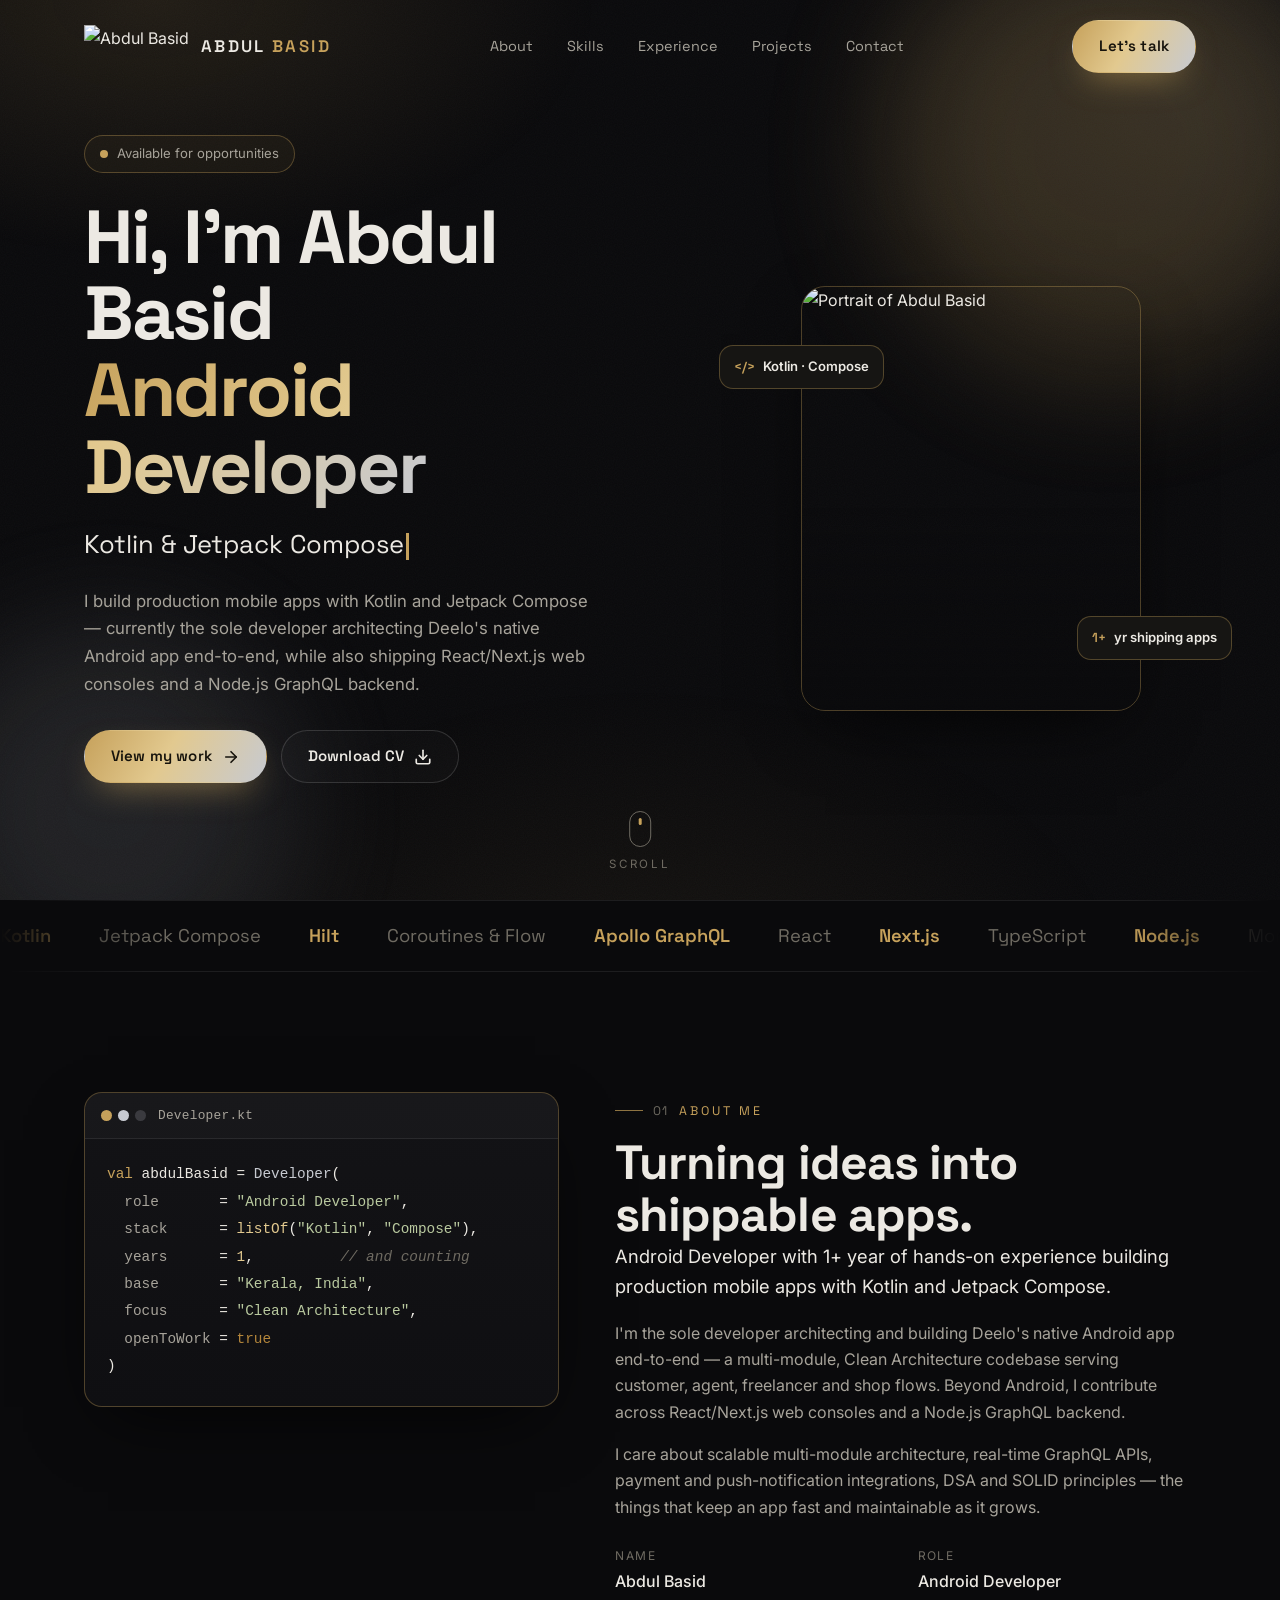
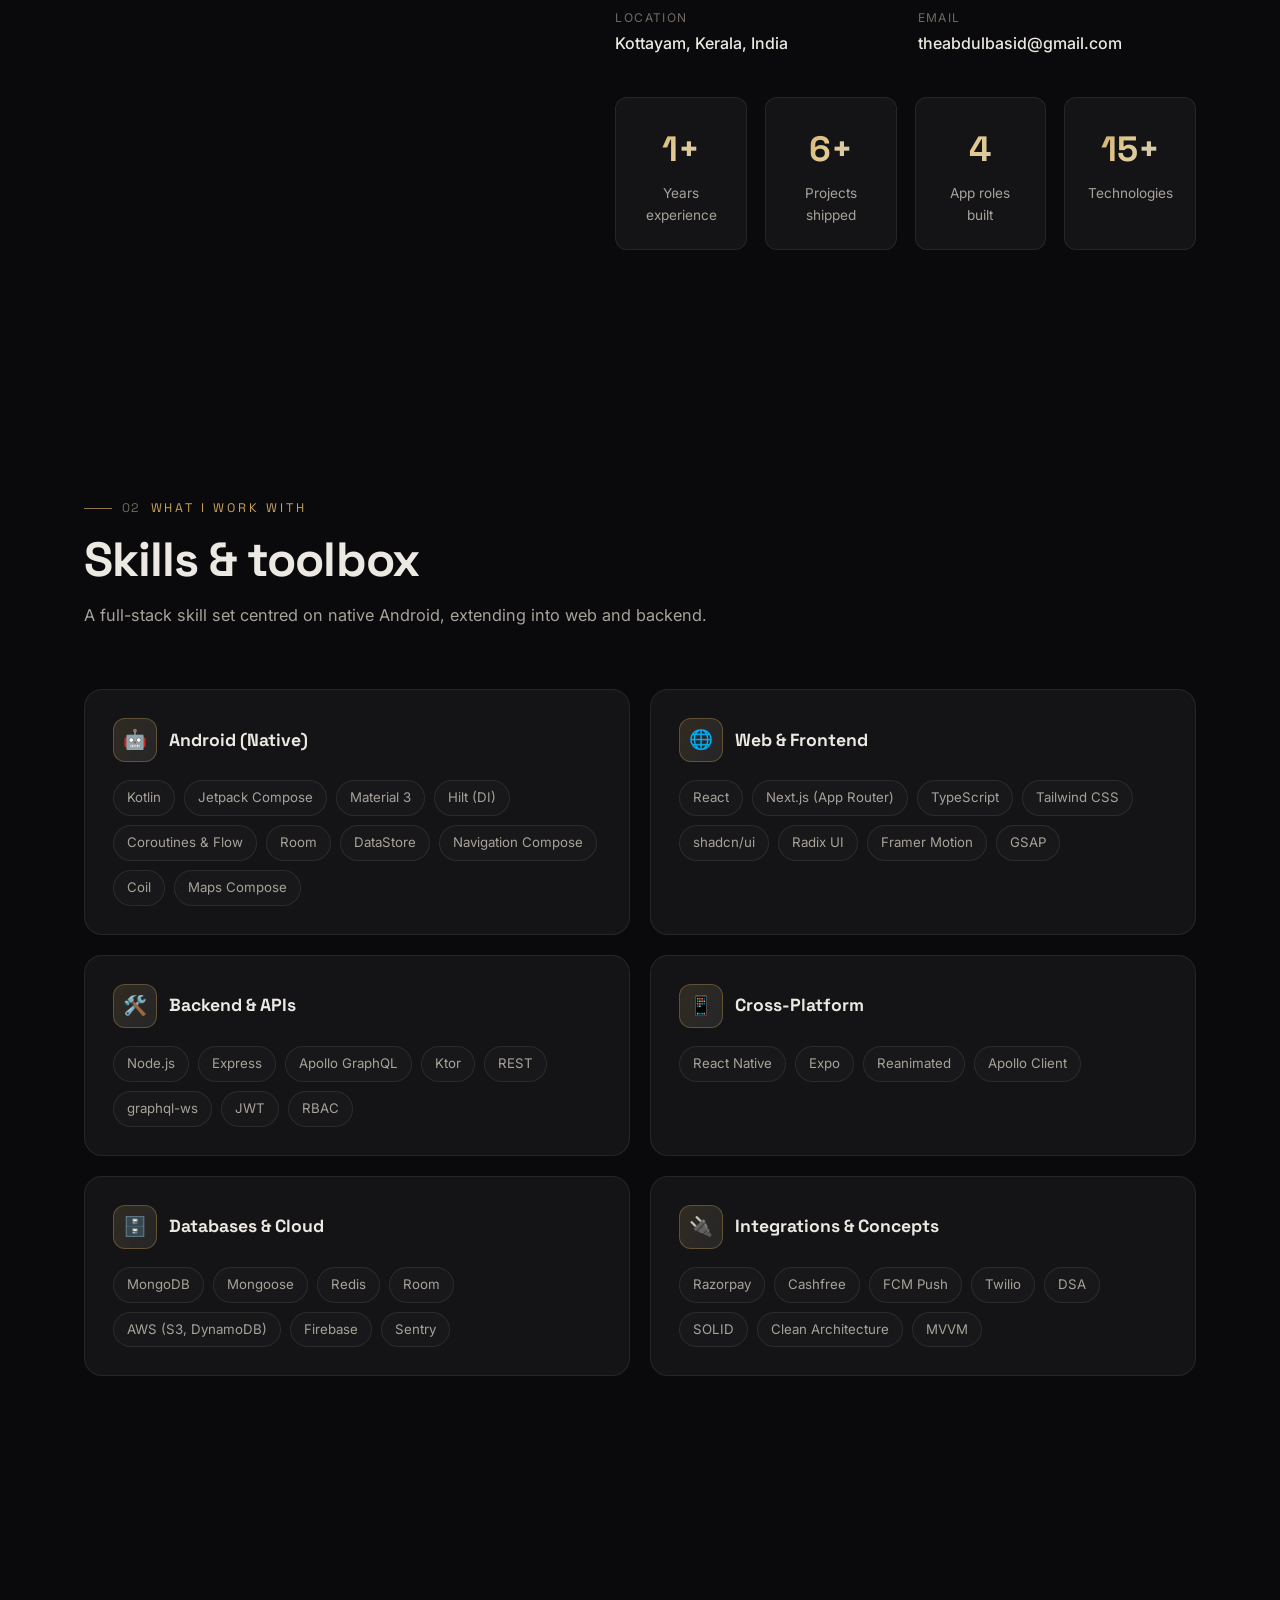
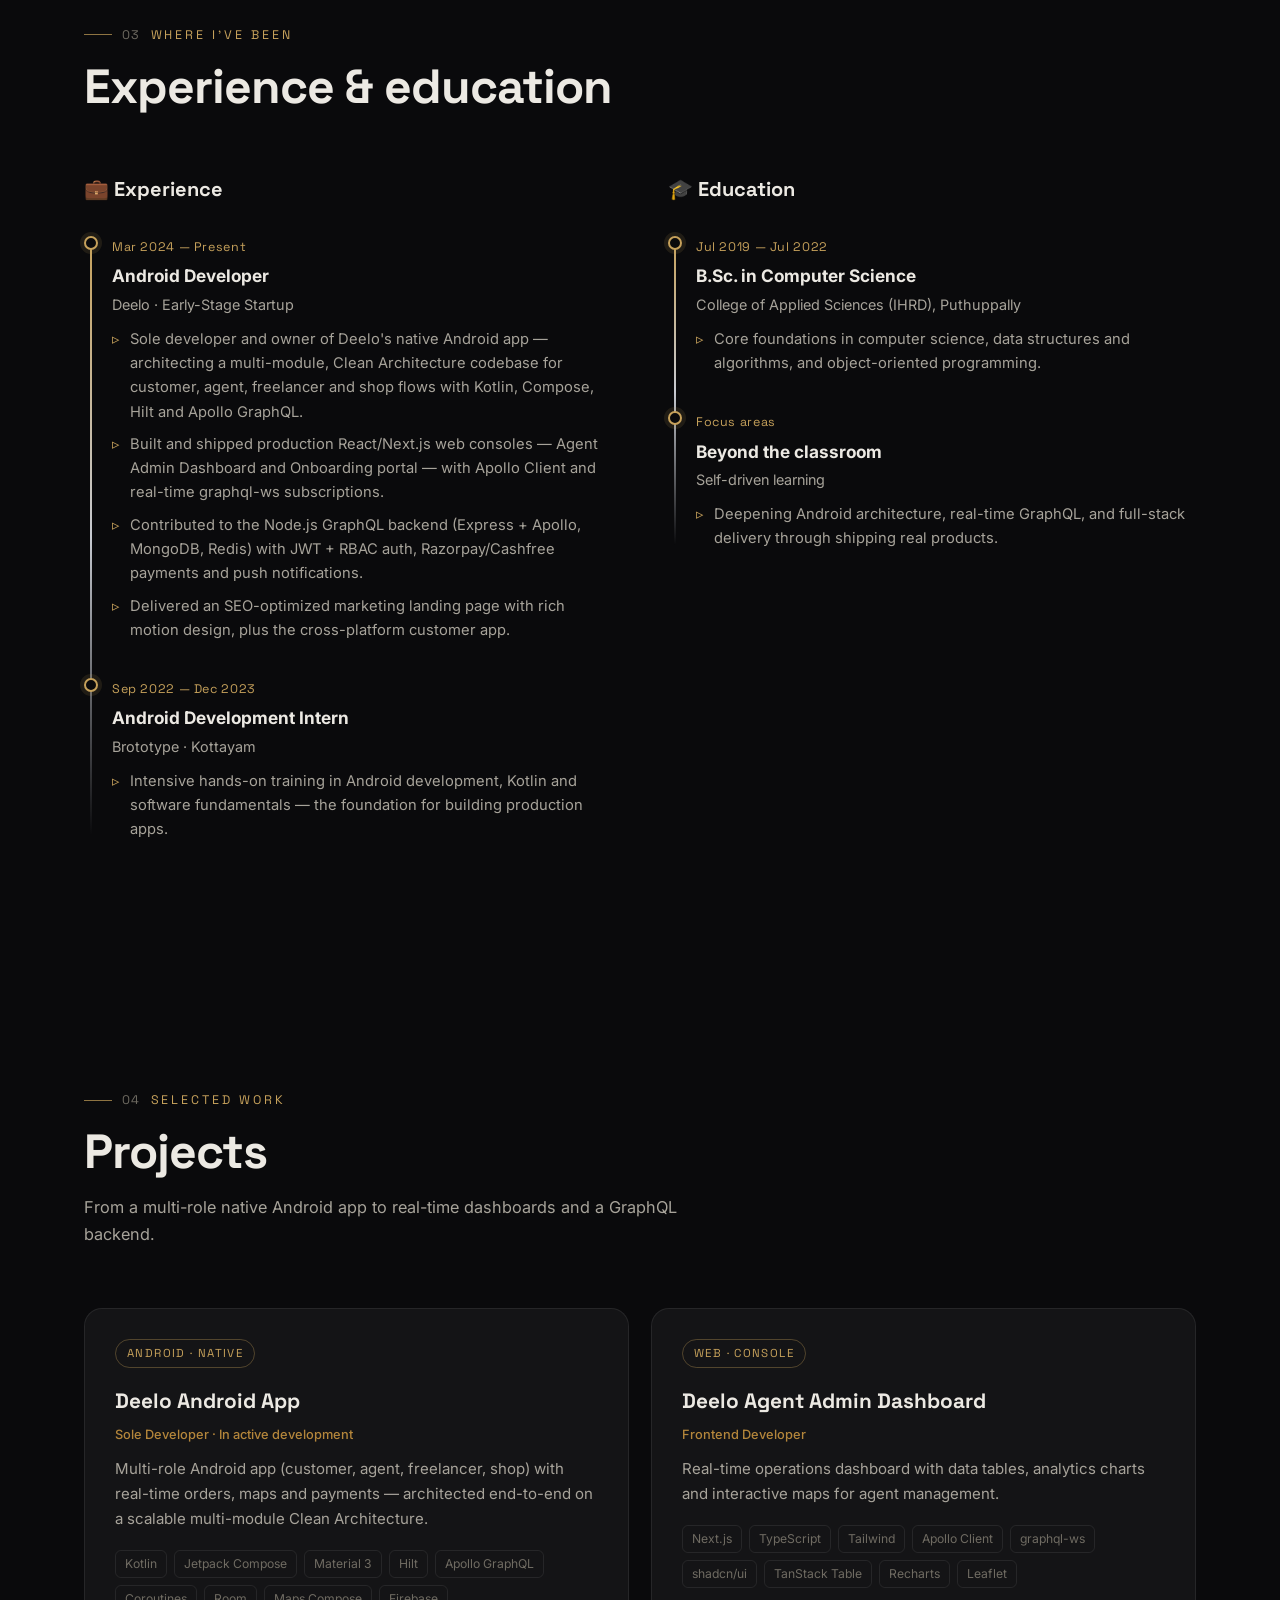
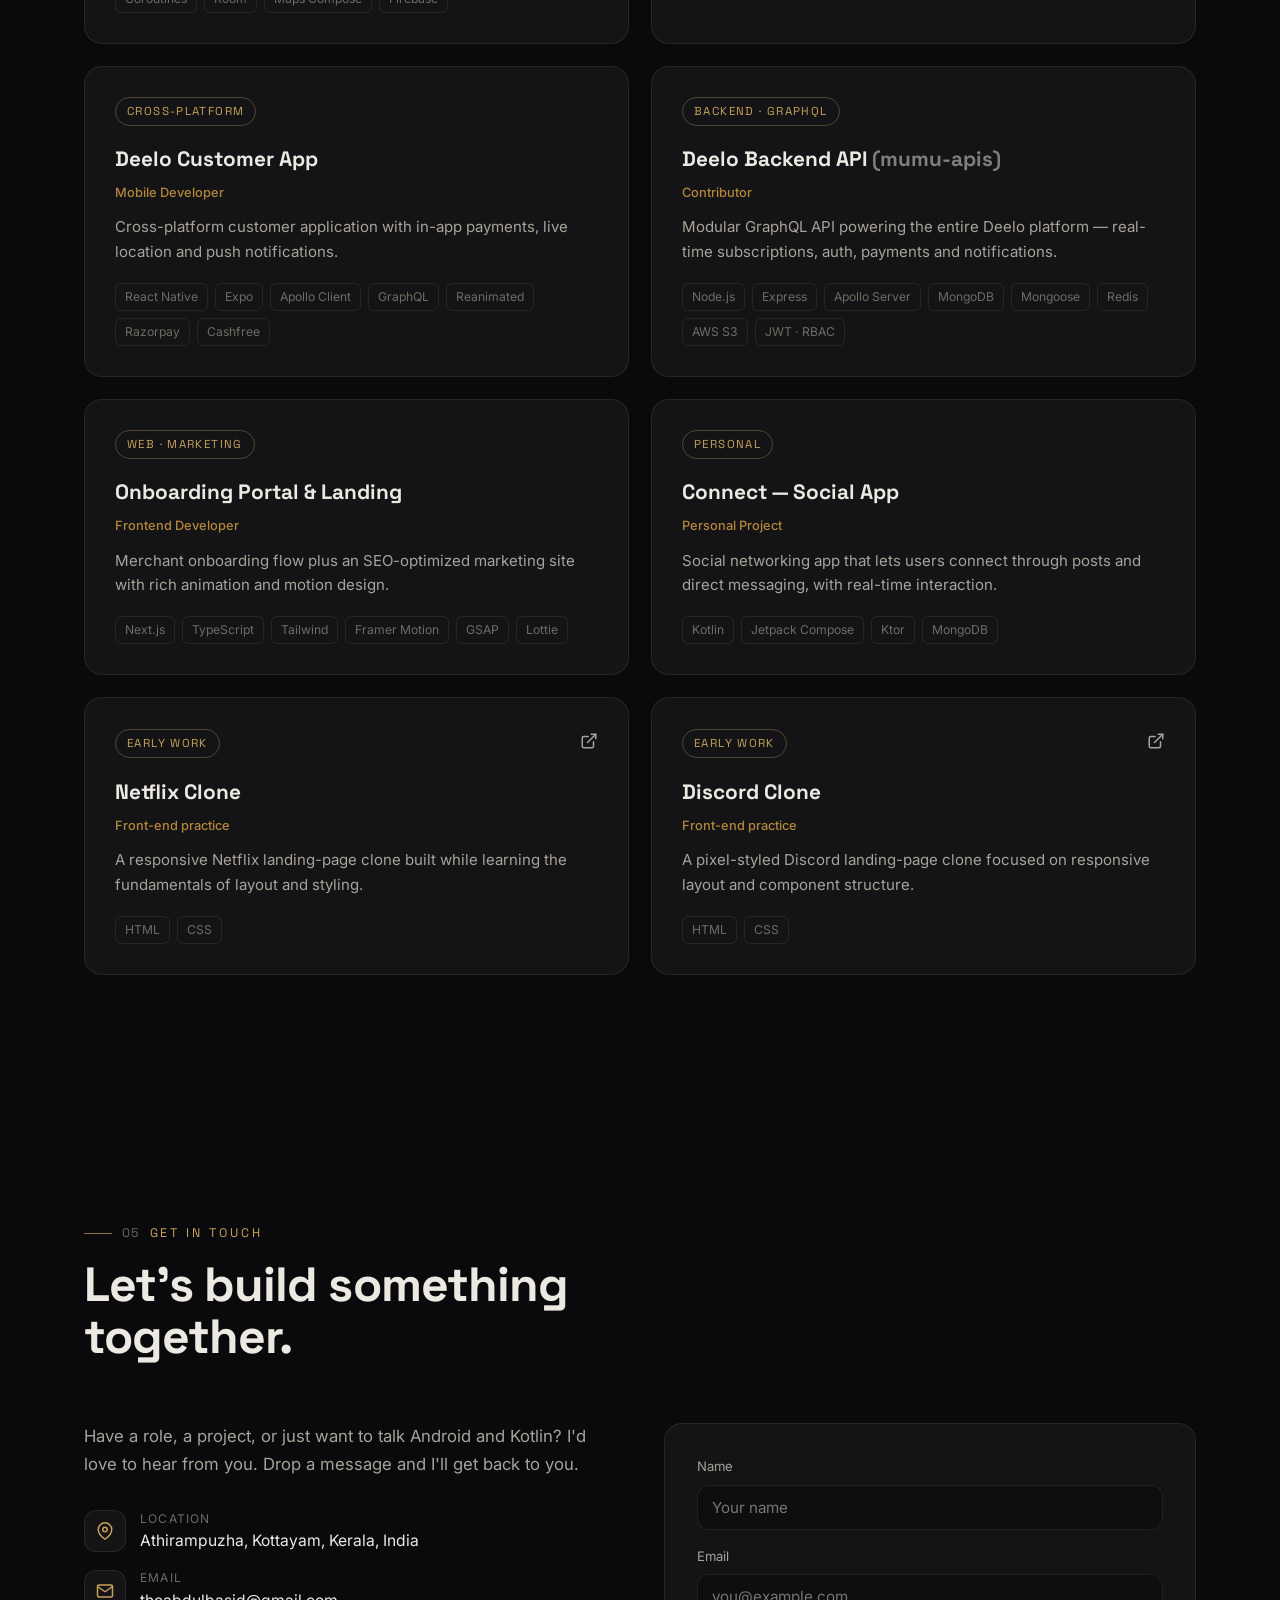
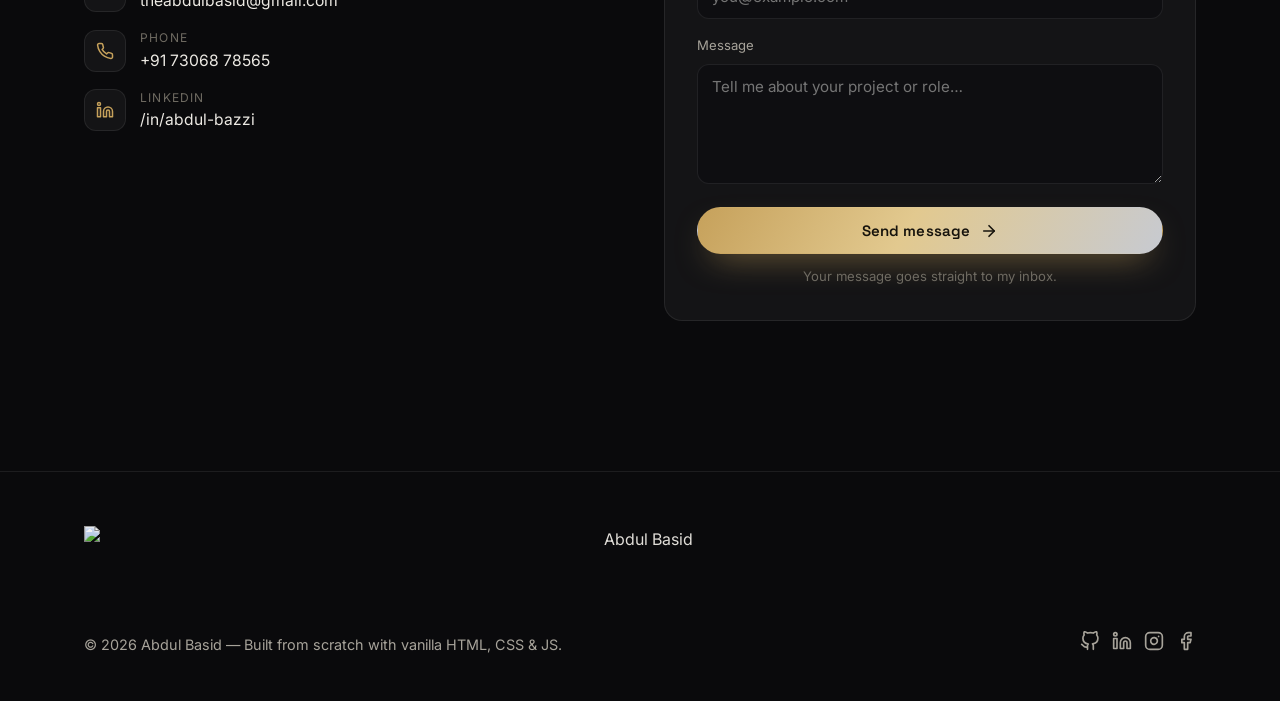
==== commit a9cf328d: "Migrate portrait image to Cloudinary CDN Replace local portrait image with Cloudinary CDN URL. This " ====
--- a/index.html
+++ b/index.html
@@ -105,7 +105,7 @@
         <div class="hero-visual reveal" data-delay="2">
           <div class="portrait">
             <span class="portrait-ring"></span>
-            <img src="assets/img/abdulbasid8.jpg" alt="Portrait of Abdul Basid" />
+            <img src="https://res.cloudinary.com/f9elij5b/image/upload/f_auto,q_auto/v1783570291/ChatGPT_Image_Jun_29_2026_09_33_22_AM_fqfnzl.png" alt="Portrait of Abdul Basid" />
           </div>
           <div class="float-chip c1"><span class="k">&lt;/&gt;</span> Kotlin · Compose</div>
           <div class="float-chip c2"><span class="k">1+</span> yr shipping apps</div>
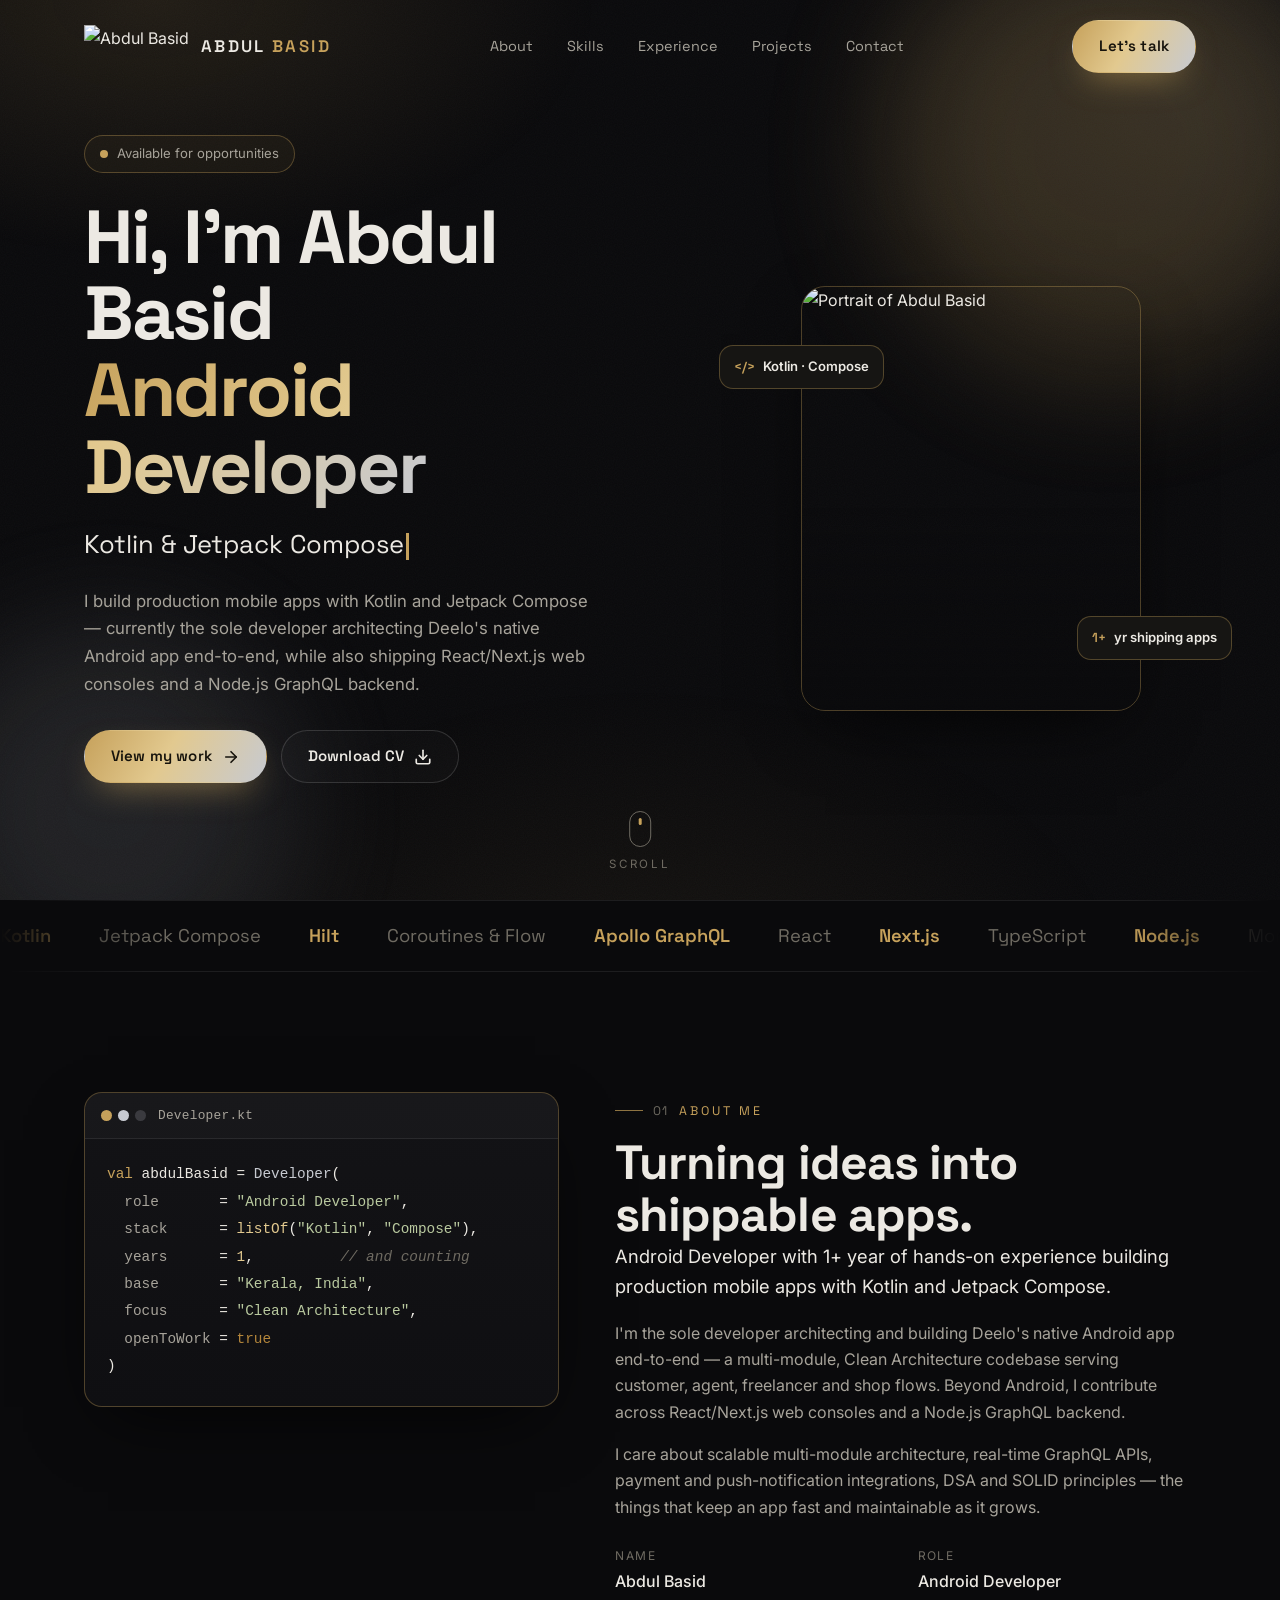
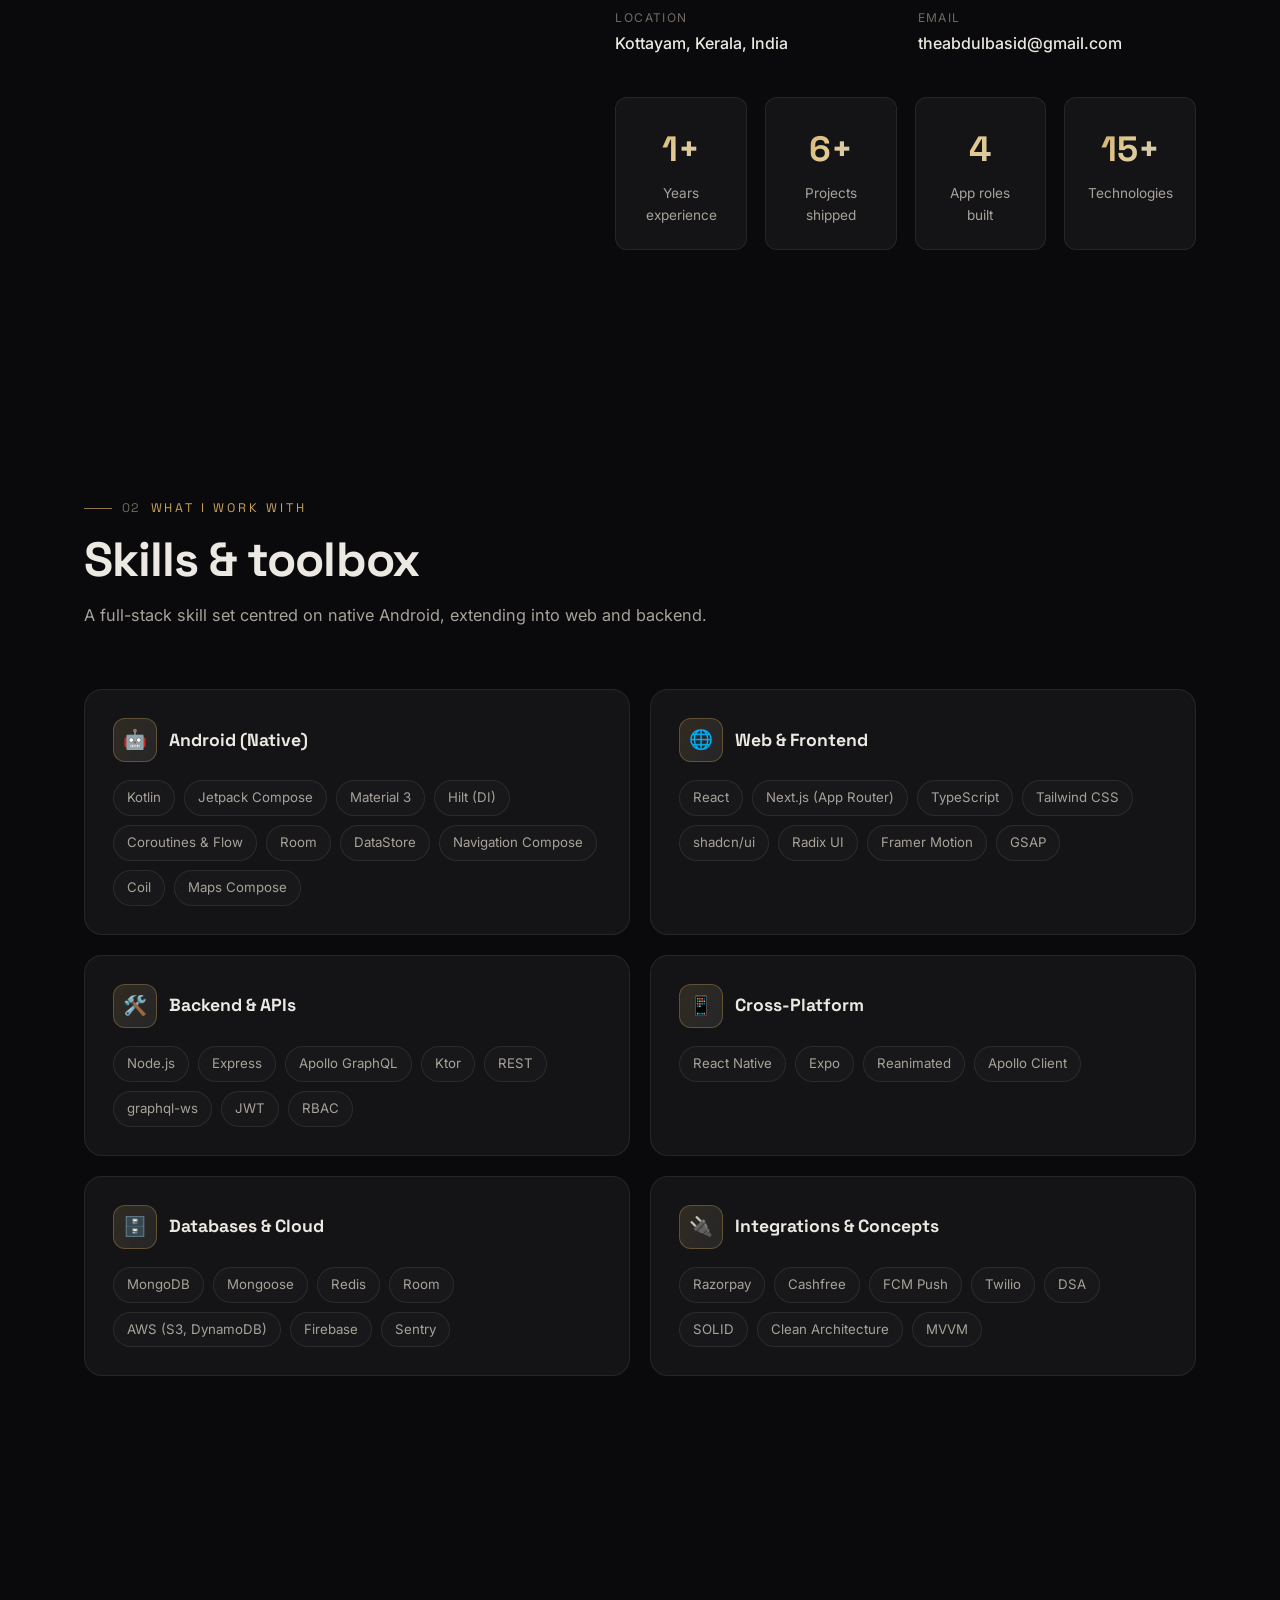
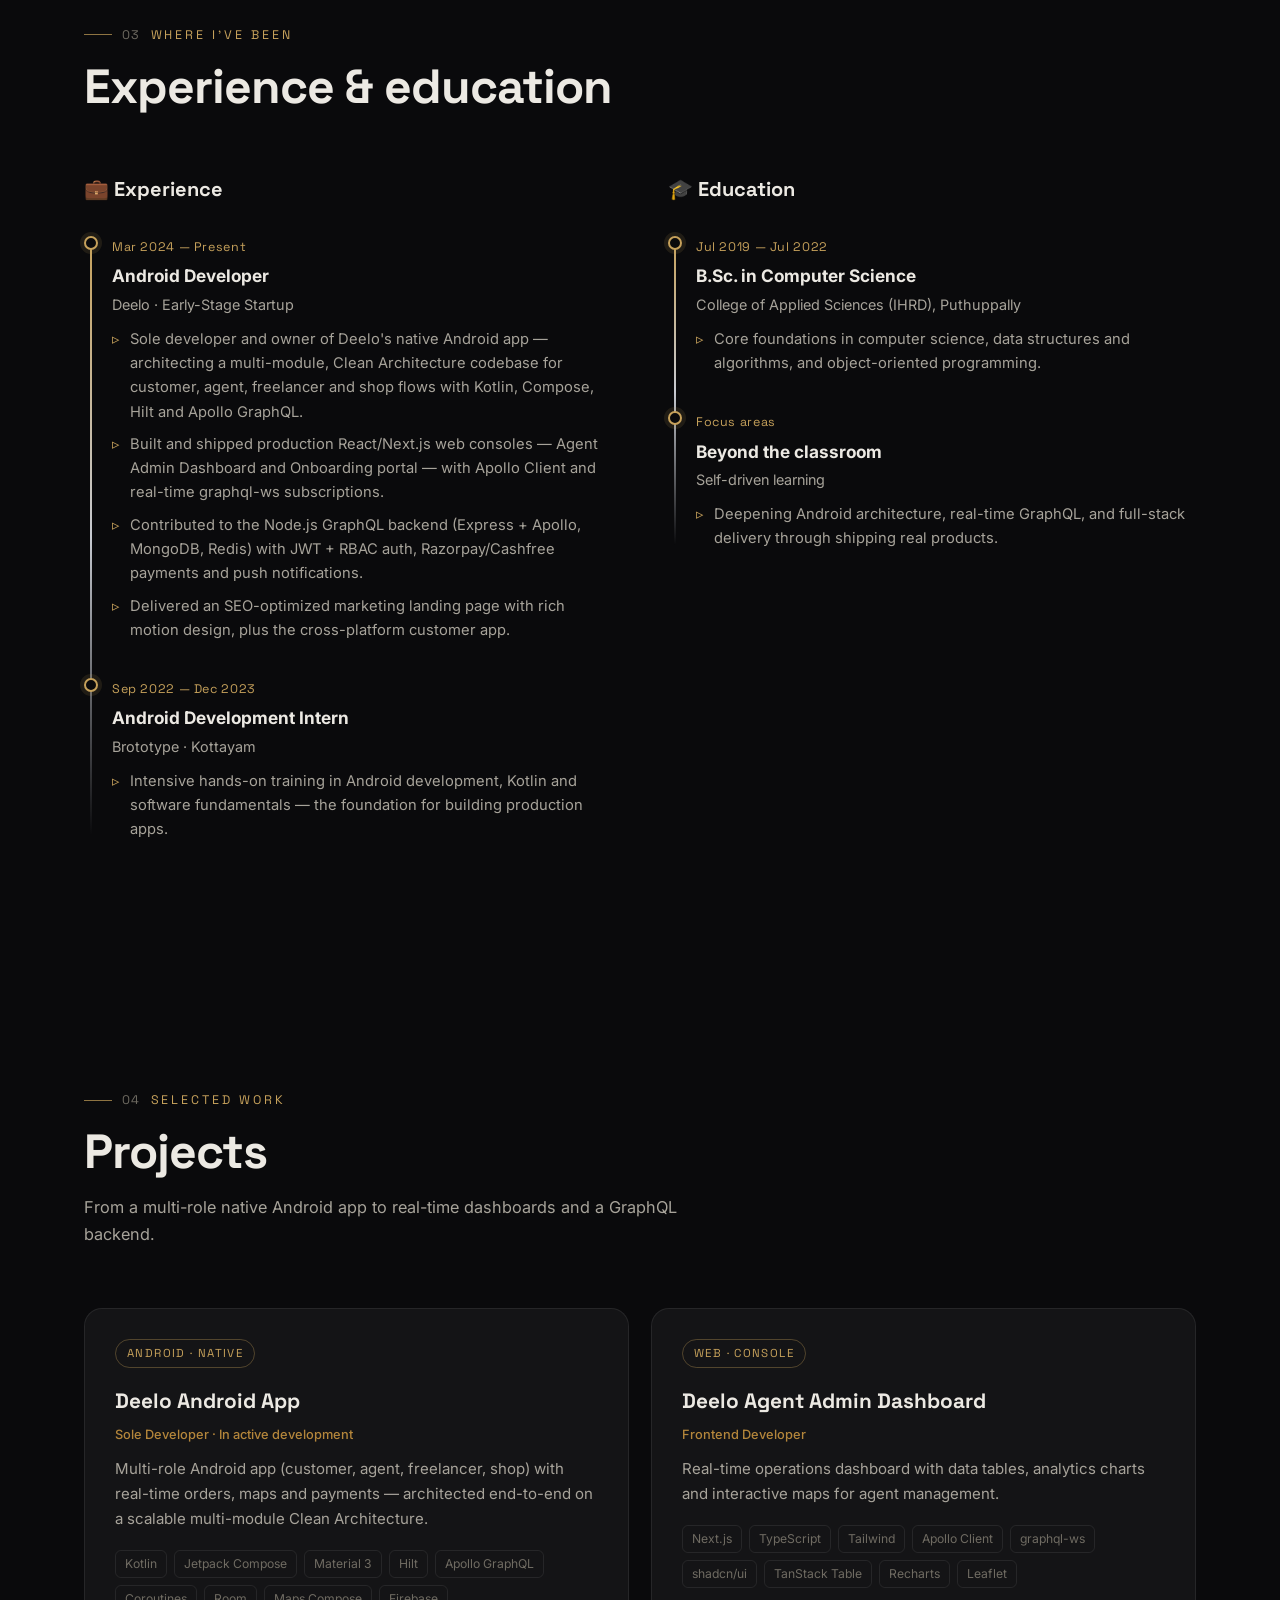
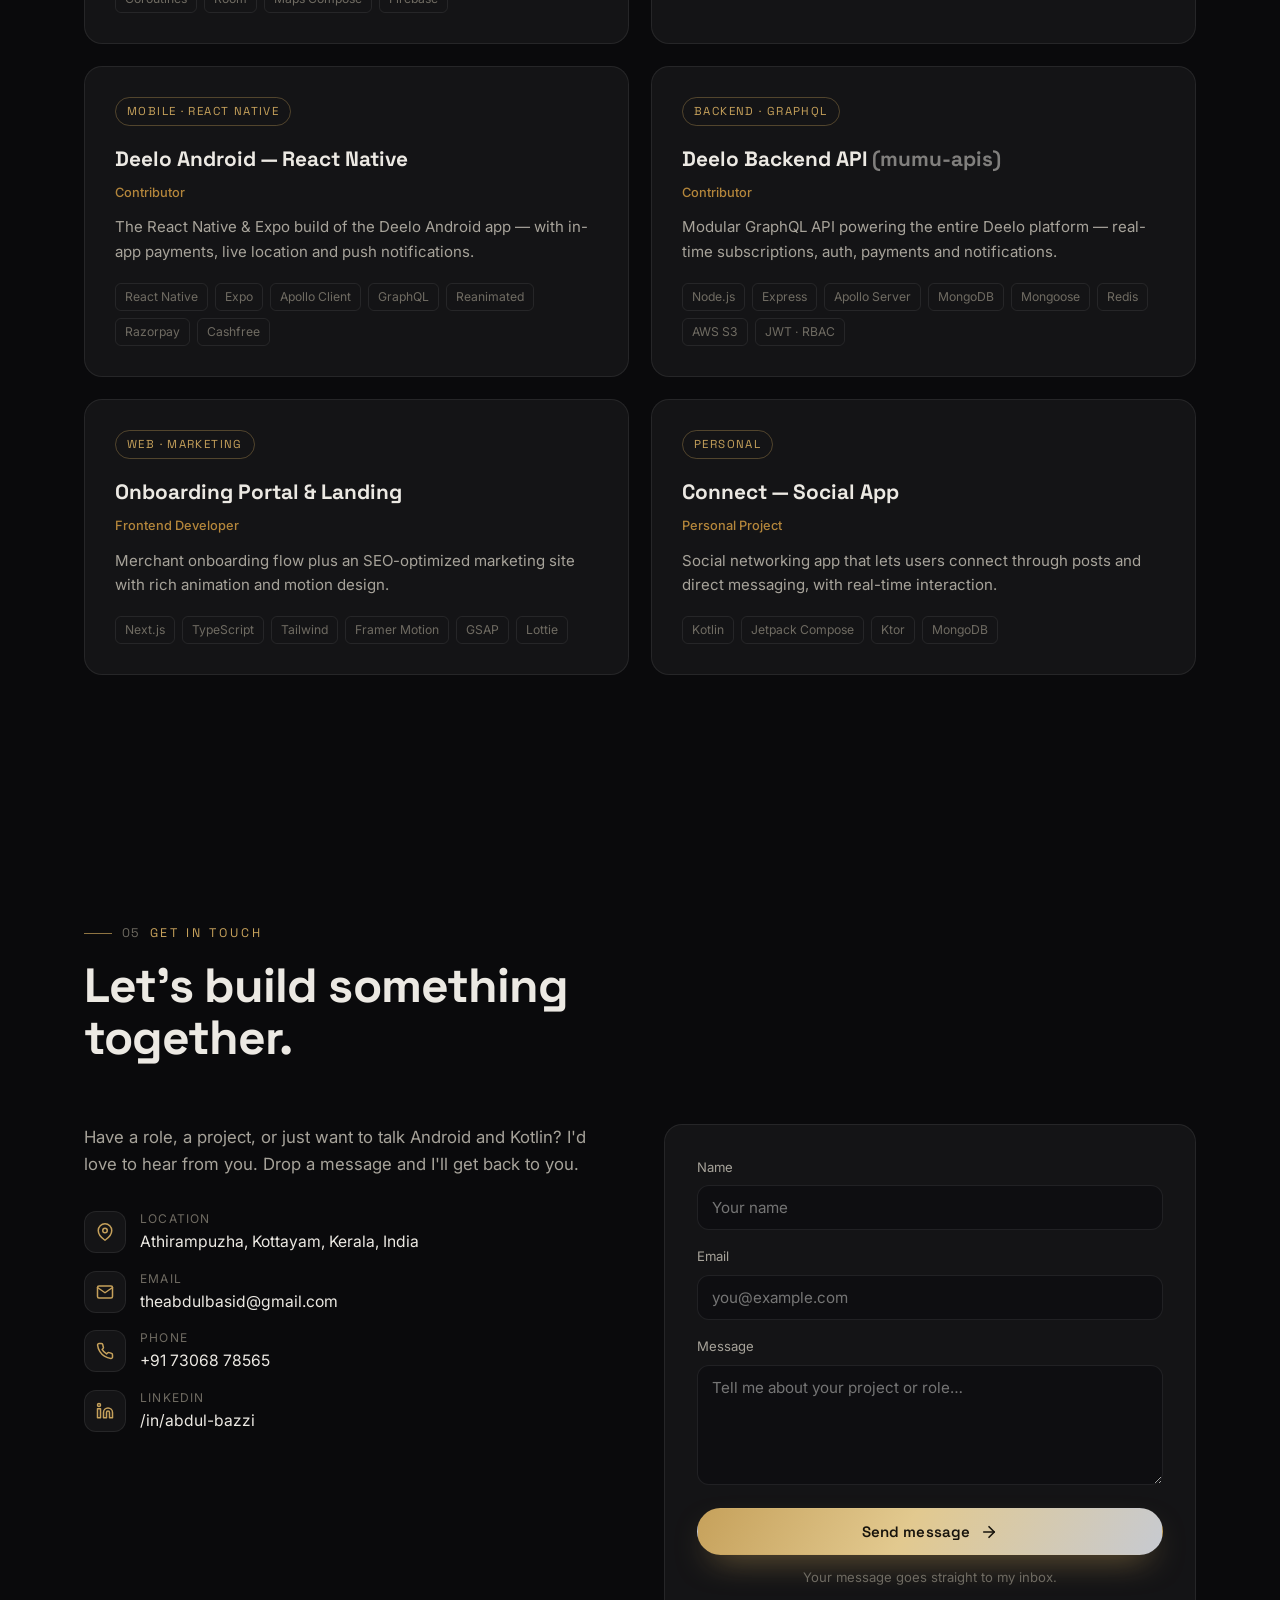
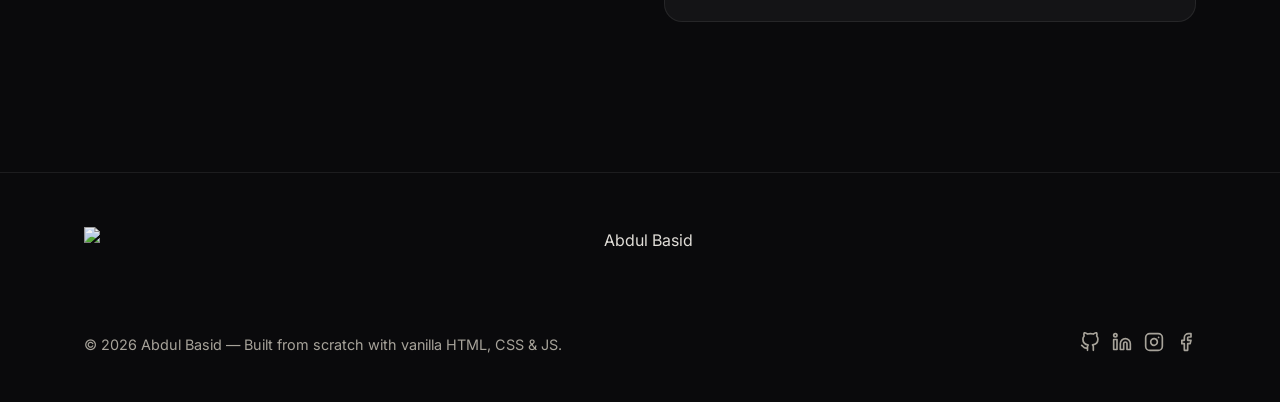
==== commit 3bd14a9c: "Update portrait and Deelo project Replace the portrait image URL. Update the Deelo project: change t" ====
--- a/index.html
+++ b/index.html
@@ -105,7 +105,7 @@
         <div class="hero-visual reveal" data-delay="2">
           <div class="portrait">
             <span class="portrait-ring"></span>
-            <img src="https://res.cloudinary.com/f9elij5b/image/upload/f_auto,q_auto/v1783570291/ChatGPT_Image_Jun_29_2026_09_33_22_AM_fqfnzl.png" alt="Portrait of Abdul Basid" />
+            <img src="https://res.cloudinary.com/f9elij5b/image/upload/f_auto,q_auto/v1783626932/abdulbasid_grwfgx.png" alt="Portrait of Abdul Basid" />
           </div>
           <div class="float-chip c1"><span class="k">&lt;/&gt;</span> Kotlin · Compose</div>
           <div class="float-chip c2"><span class="k">1+</span> yr shipping apps</div>
@@ -354,11 +354,11 @@
 
           <article class="project tilt reveal" data-delay="2">
             <div class="p-top">
-              <span class="p-tag">Cross-Platform</span>
-            </div>
-            <h3>Deelo Customer App</h3>
-            <p class="p-role">Mobile Developer</p>
-            <p>Cross-platform customer application with in-app payments, live location and push notifications.</p>
+              <span class="p-tag">Mobile · React Native</span>
+            </div>
+            <h3>Deelo Android — React Native</h3>
+            <p class="p-role">Contributor</p>
+            <p>The React Native &amp; Expo build of the Deelo Android app — with in-app payments, live location and push notifications.</p>
             <div class="p-stack">
               <span>React Native</span><span>Expo</span><span>Apollo Client</span><span>GraphQL</span>
               <span>Reanimated</span><span>Razorpay</span><span>Cashfree</span>
@@ -400,32 +400,6 @@
             <div class="p-stack">
               <span>Kotlin</span><span>Jetpack Compose</span><span>Ktor</span><span>MongoDB</span>
             </div>
-          </article>
-
-          <article class="project tilt reveal">
-            <div class="p-top">
-              <span class="p-tag">Early work</span>
-              <div class="p-links">
-                <a href="https://abasid448.github.io/netflix-clone/" target="_blank" rel="noopener" aria-label="Open Netflix clone"><svg width="18" height="18"><use href="#i-external"/></svg></a>
-              </div>
-            </div>
-            <h3>Netflix Clone</h3>
-            <p class="p-role">Front-end practice</p>
-            <p>A responsive Netflix landing-page clone built while learning the fundamentals of layout and styling.</p>
-            <div class="p-stack"><span>HTML</span><span>CSS</span></div>
-          </article>
-
-          <article class="project tilt reveal" data-delay="1">
-            <div class="p-top">
-              <span class="p-tag">Early work</span>
-              <div class="p-links">
-                <a href="https://abasid448.github.io/discord-clone/" target="_blank" rel="noopener" aria-label="Open Discord clone"><svg width="18" height="18"><use href="#i-external"/></svg></a>
-              </div>
-            </div>
-            <h3>Discord Clone</h3>
-            <p class="p-role">Front-end practice</p>
-            <p>A pixel-styled Discord landing-page clone focused on responsive layout and component structure.</p>
-            <div class="p-stack"><span>HTML</span><span>CSS</span></div>
           </article>
 
         </div>
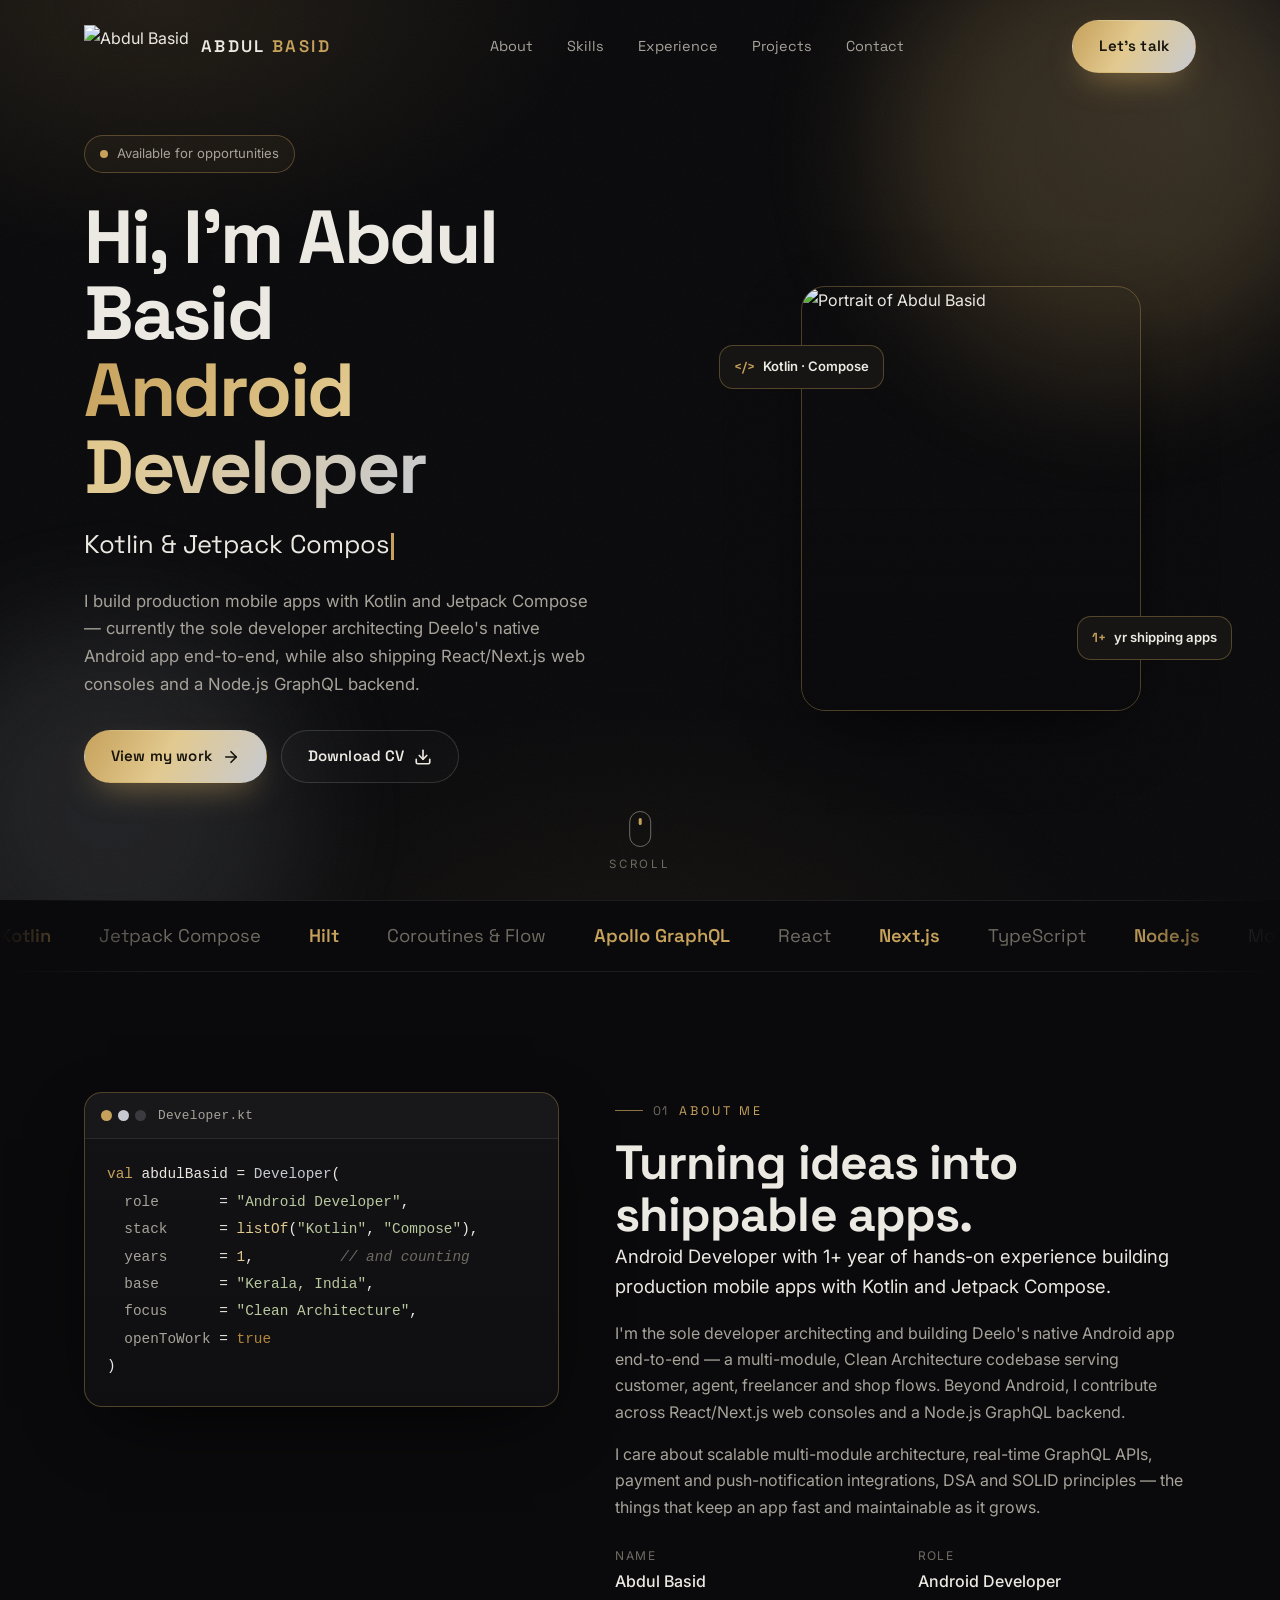
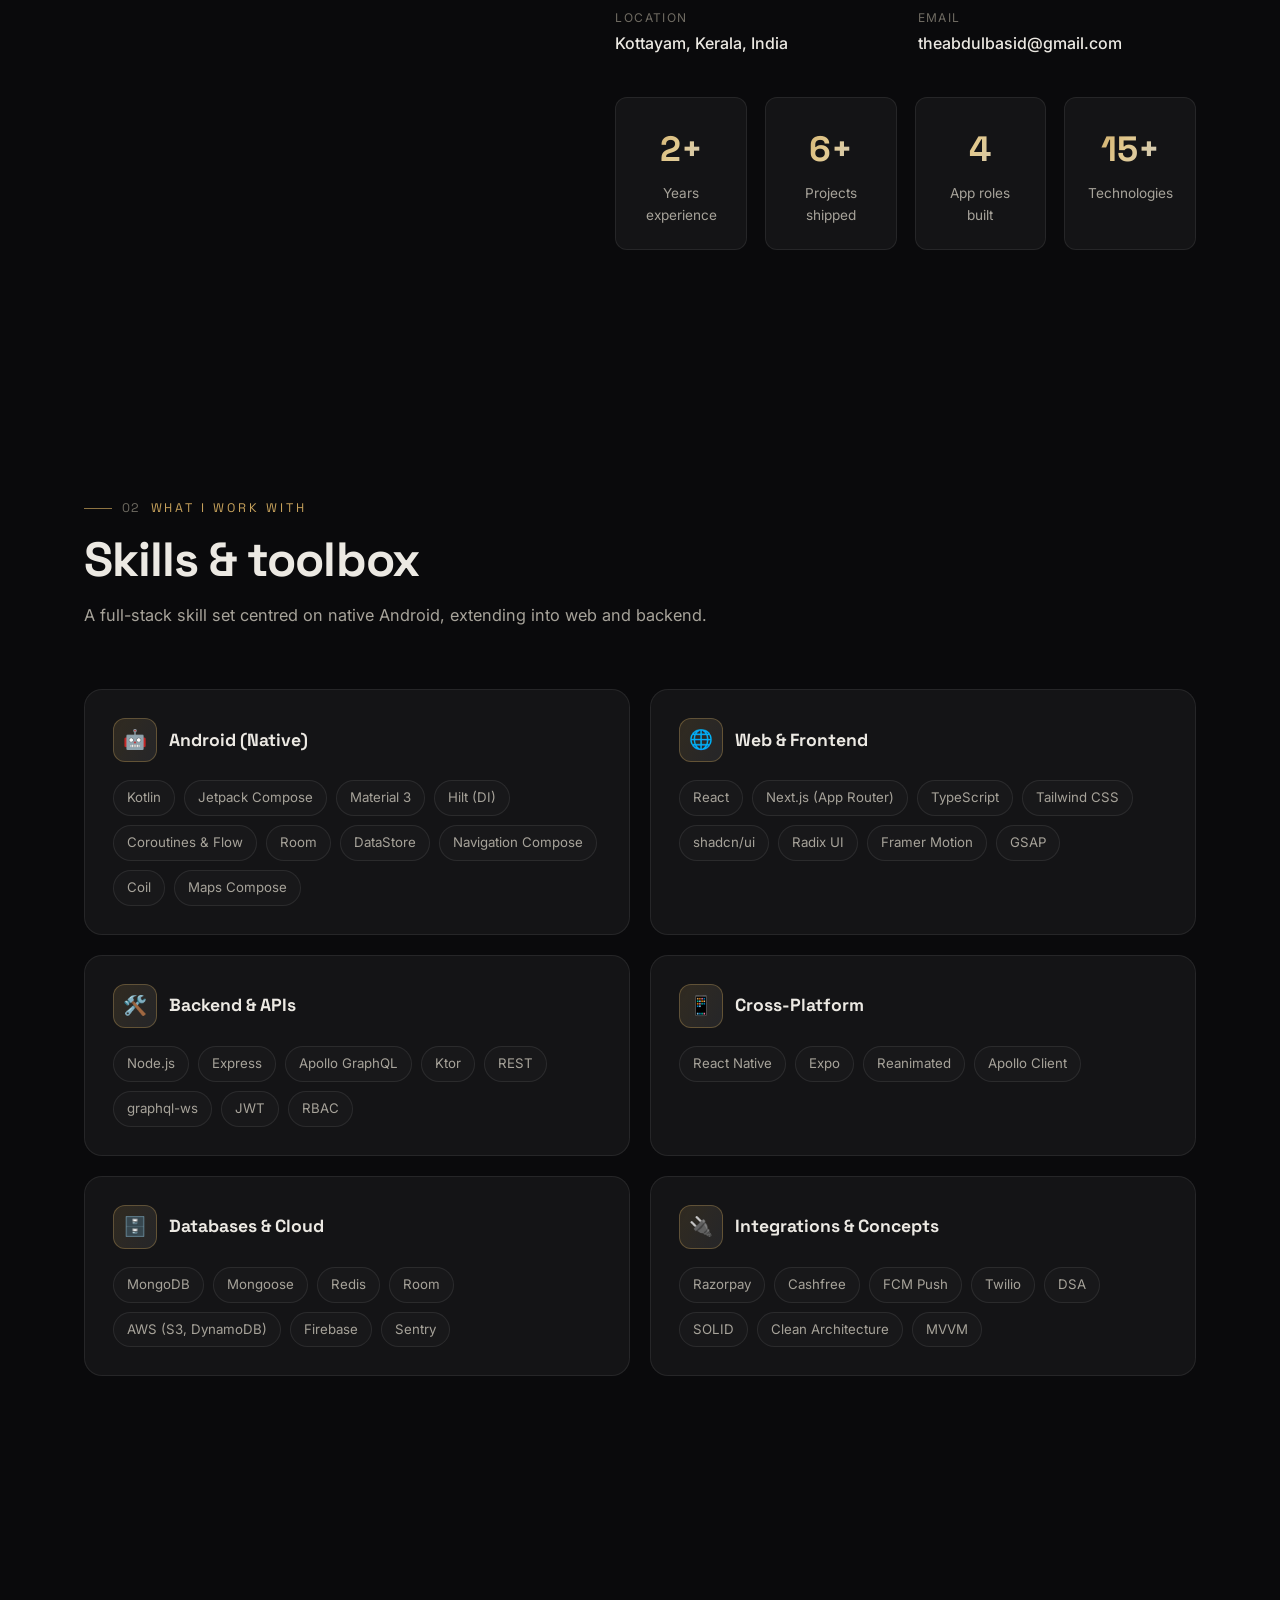
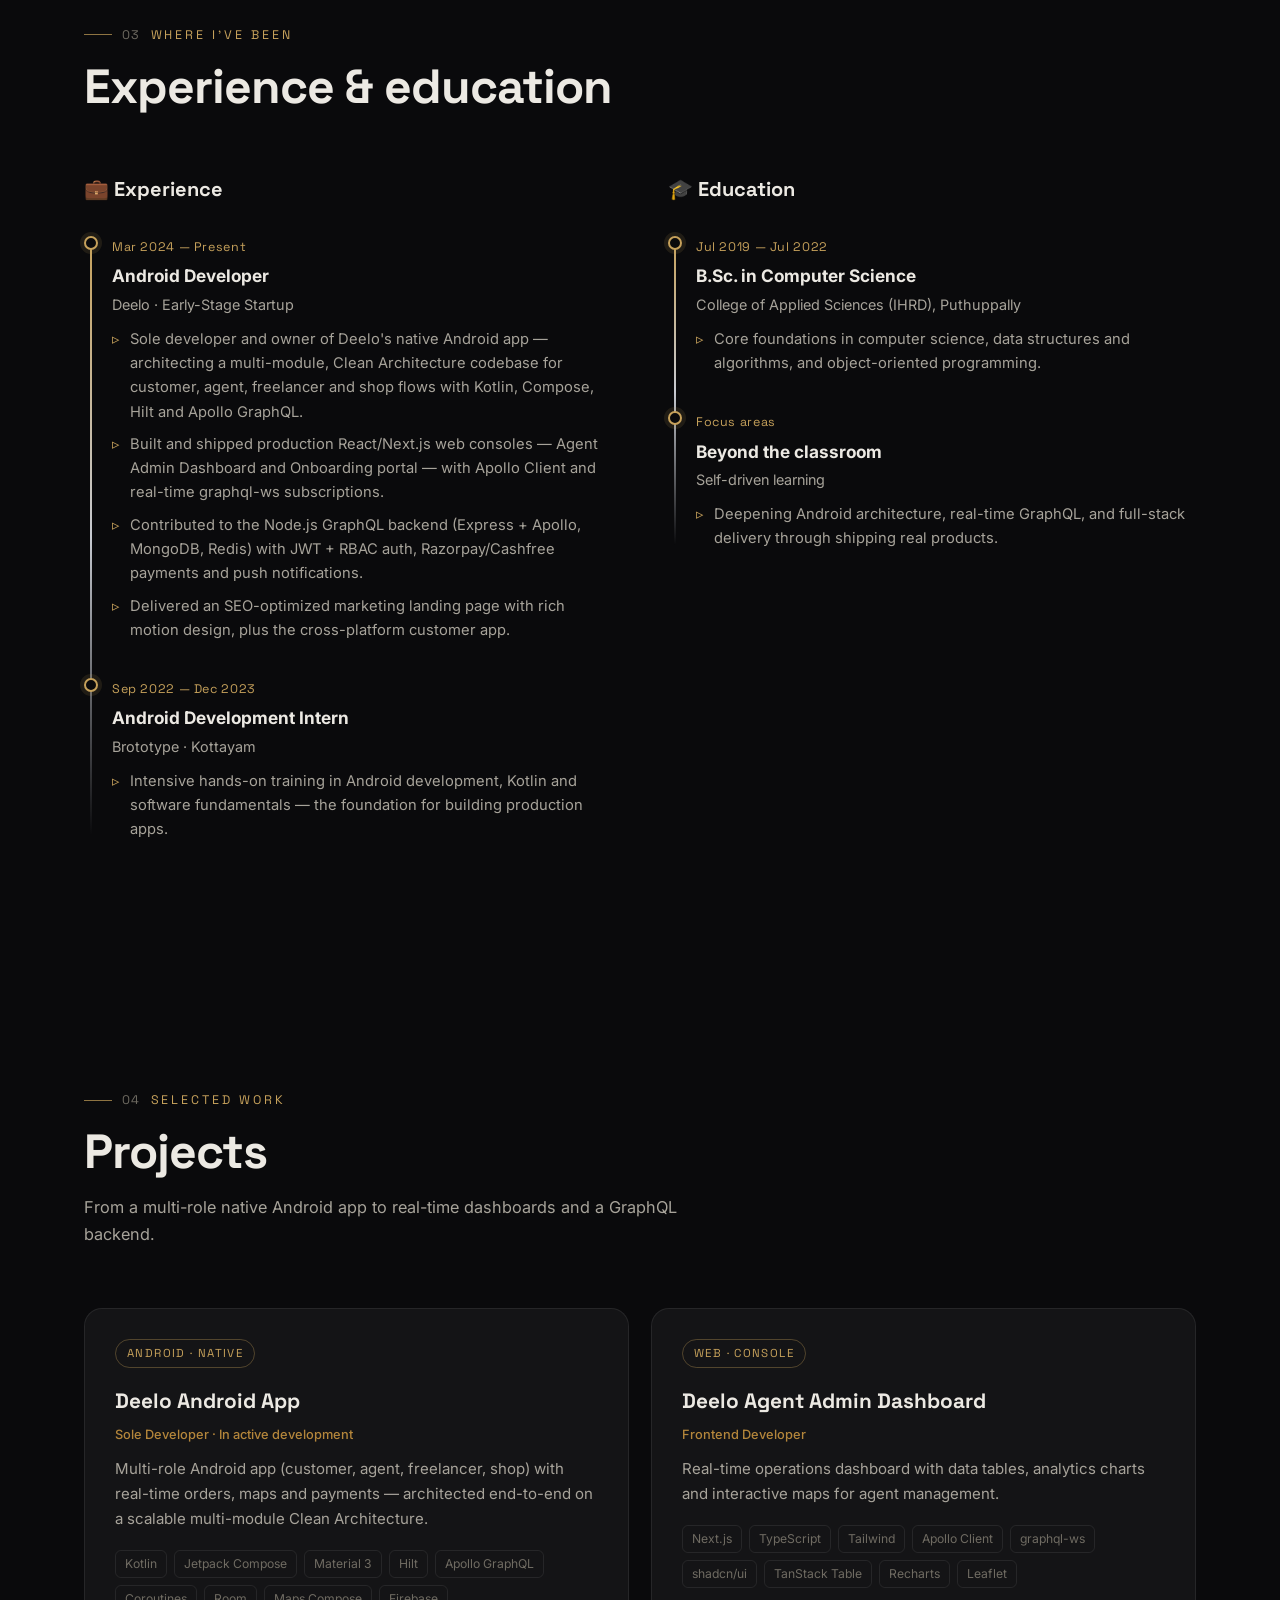
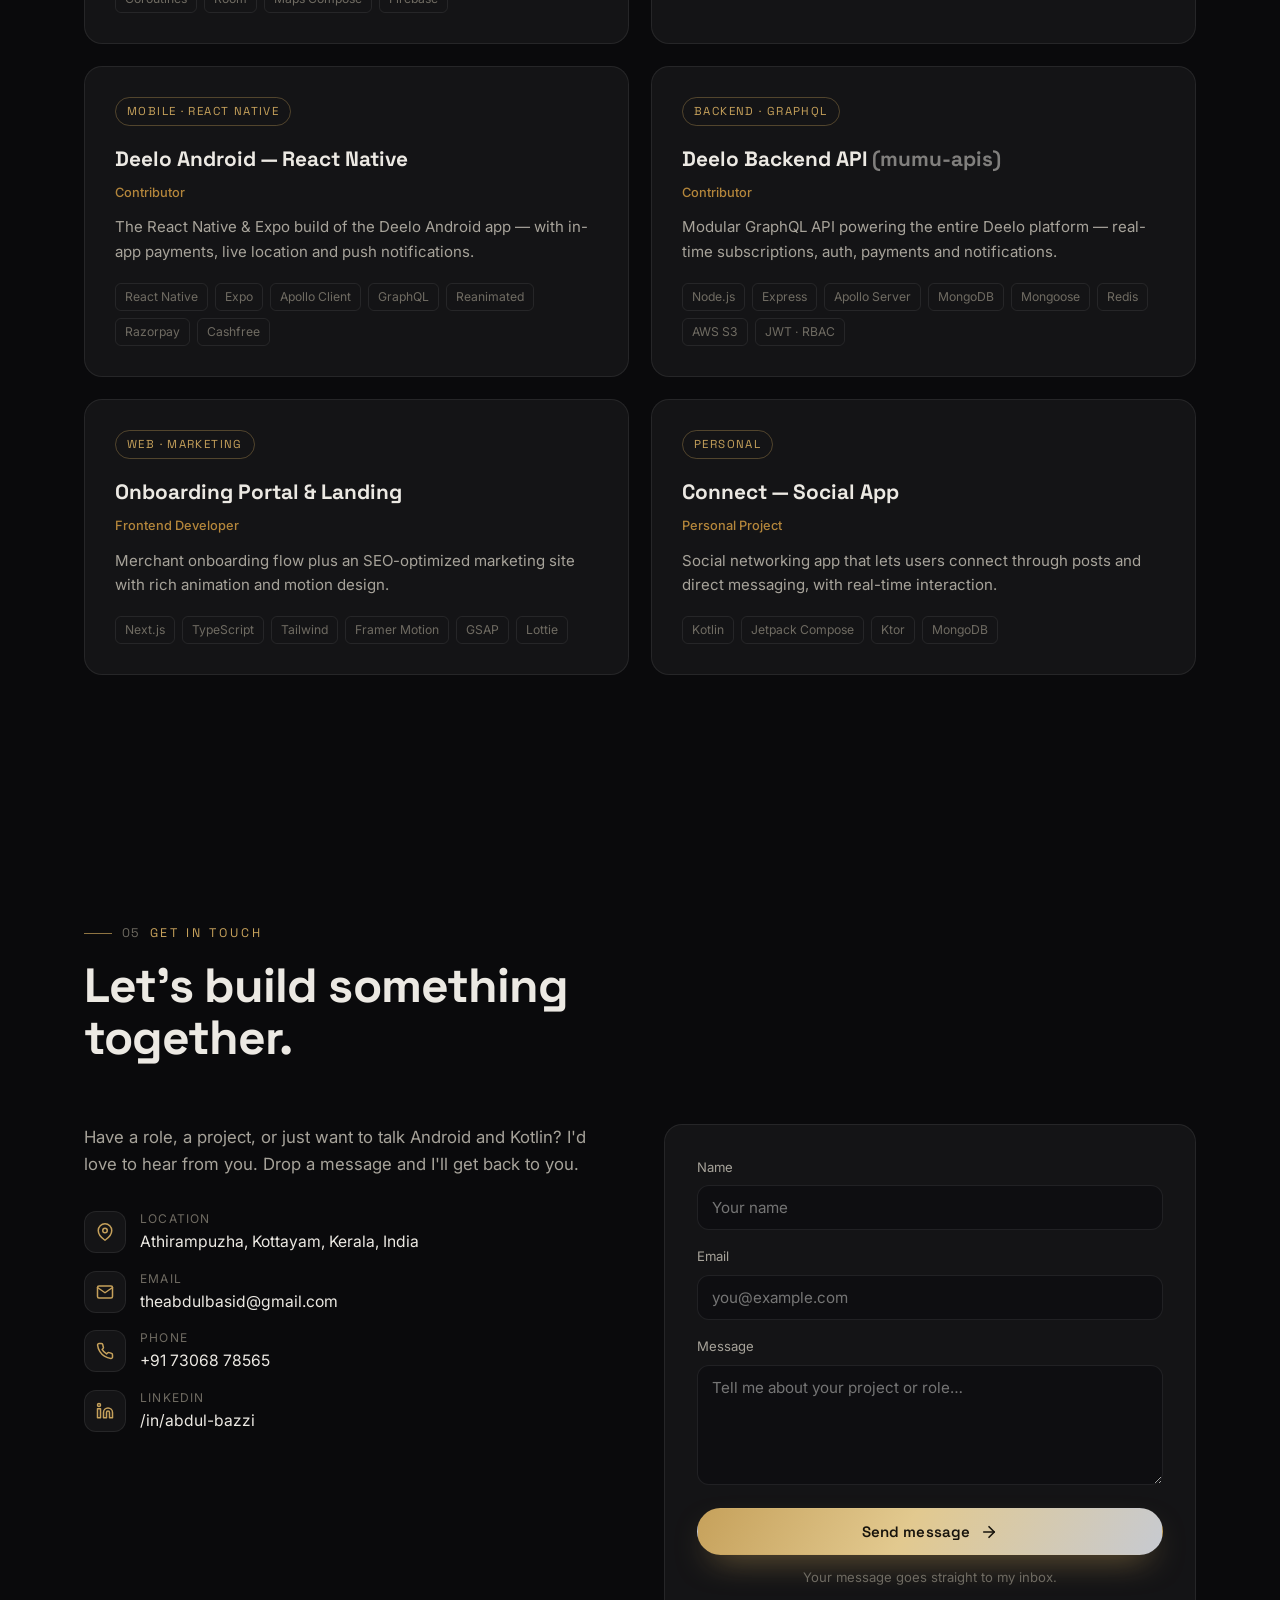
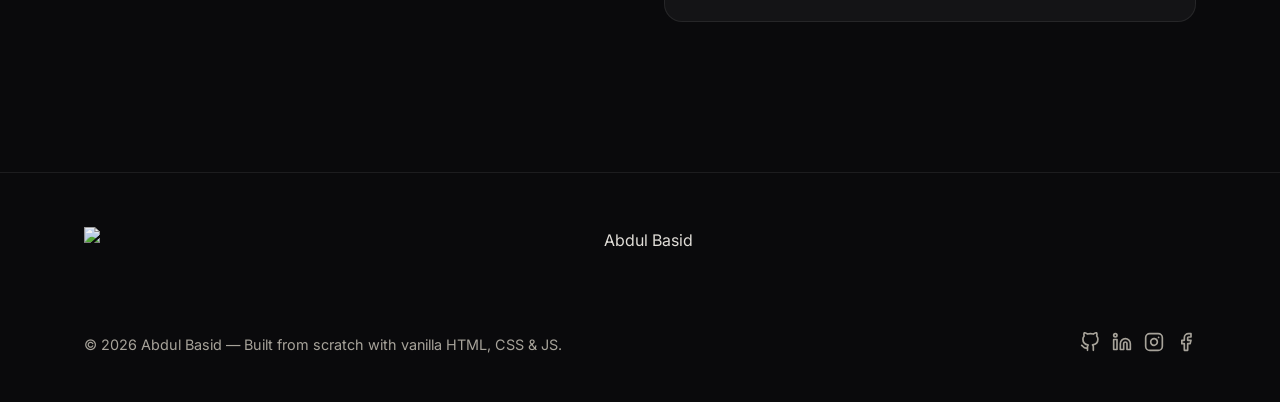
==== commit 017bfa68: "Update years of experience to 2+" ====
--- a/index.html
+++ b/index.html
@@ -177,7 +177,7 @@
 
           <div class="stats reveal" data-delay="4">
             <div class="stat">
-              <div class="num gradient-text"><span data-count="1" data-suffix="+">1+</span></div>
+              <div class="num gradient-text"><span data-count="2" data-suffix="+">2+</span></div>
               <div class="label">Years experience</div>
             </div>
             <div class="stat">
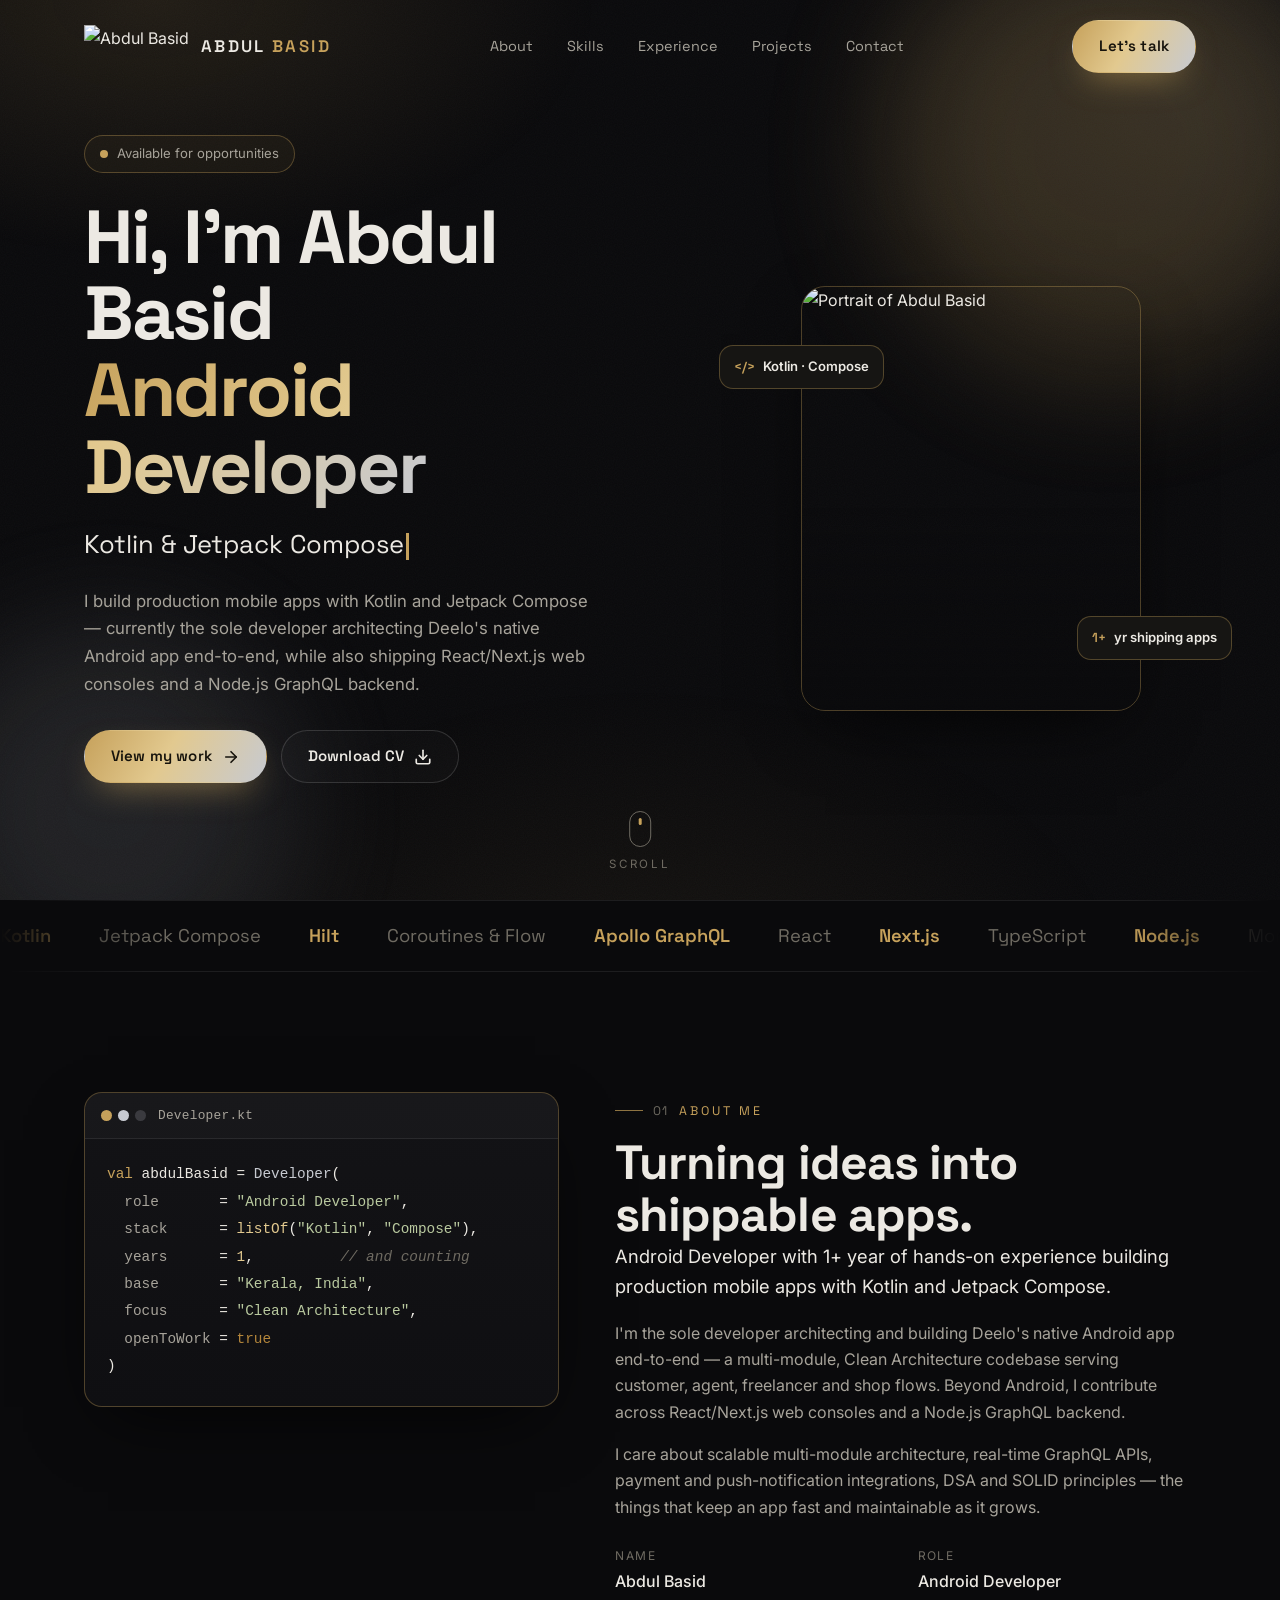
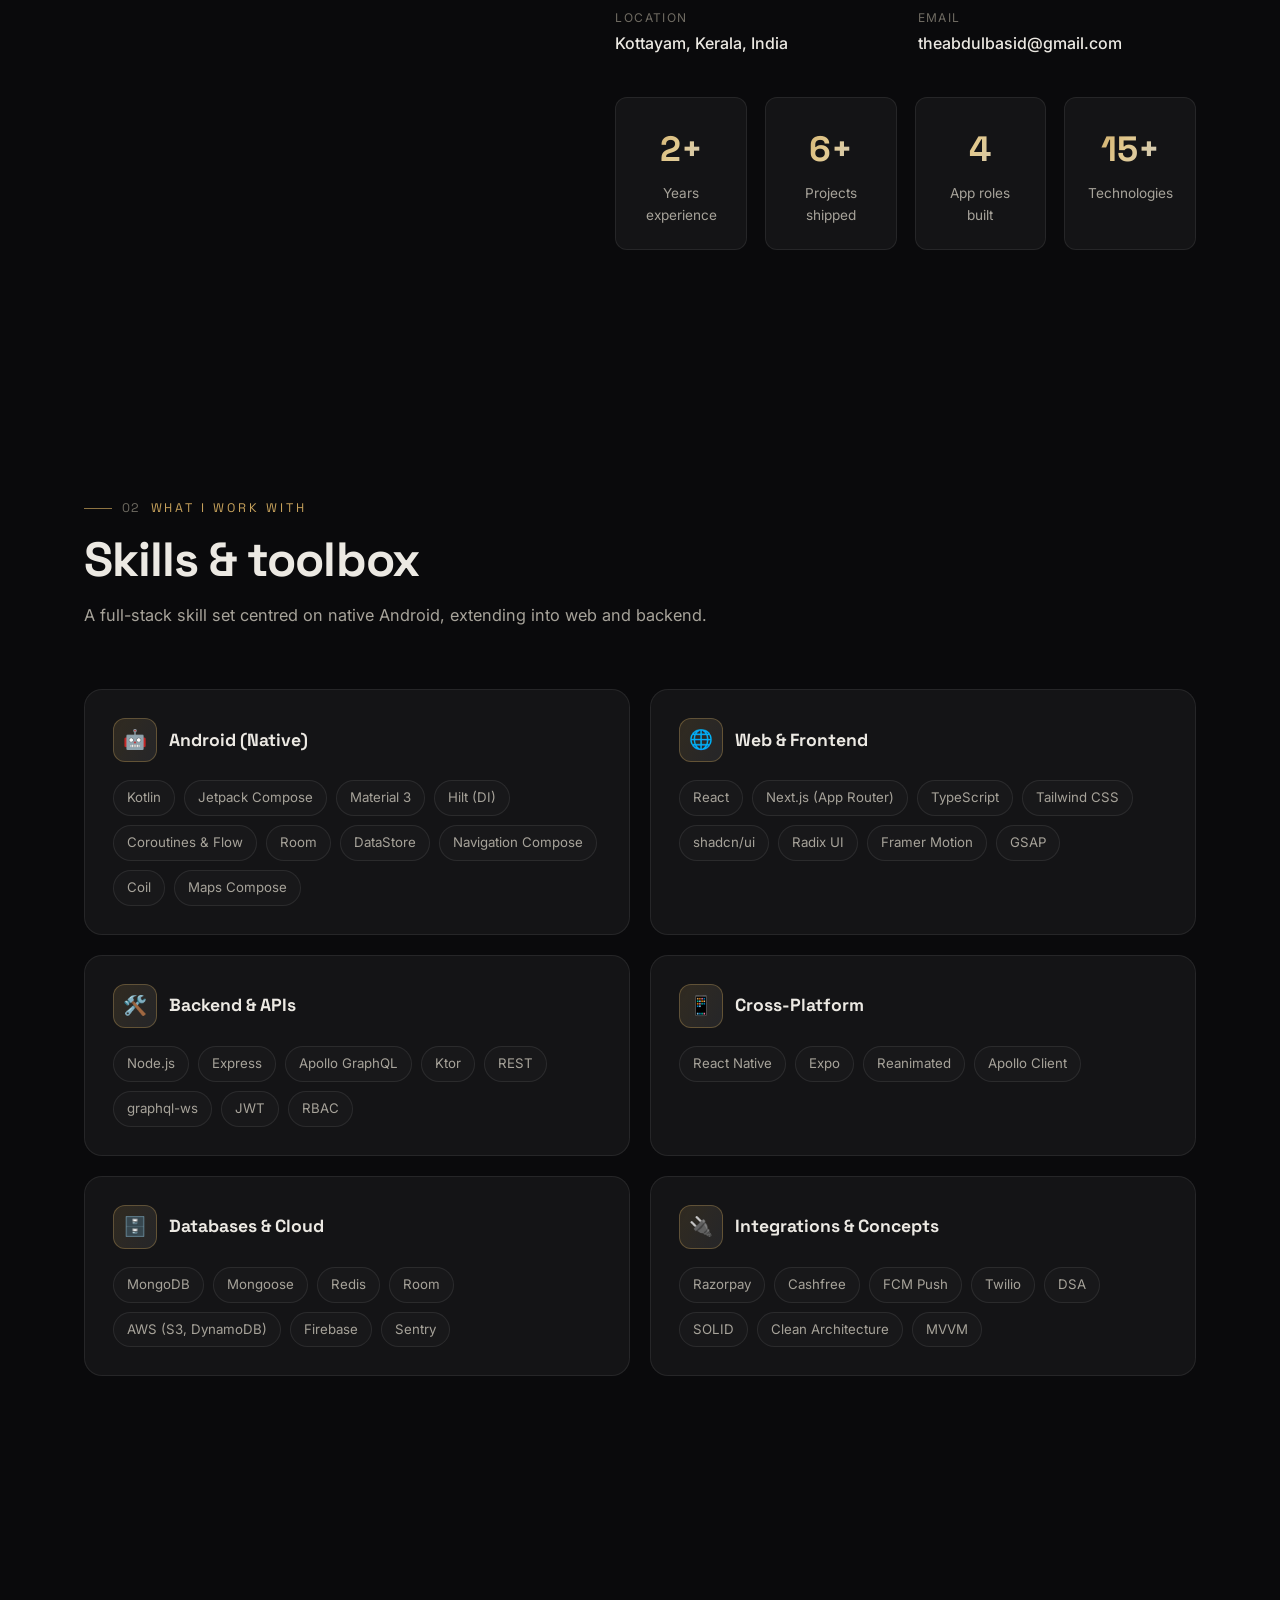
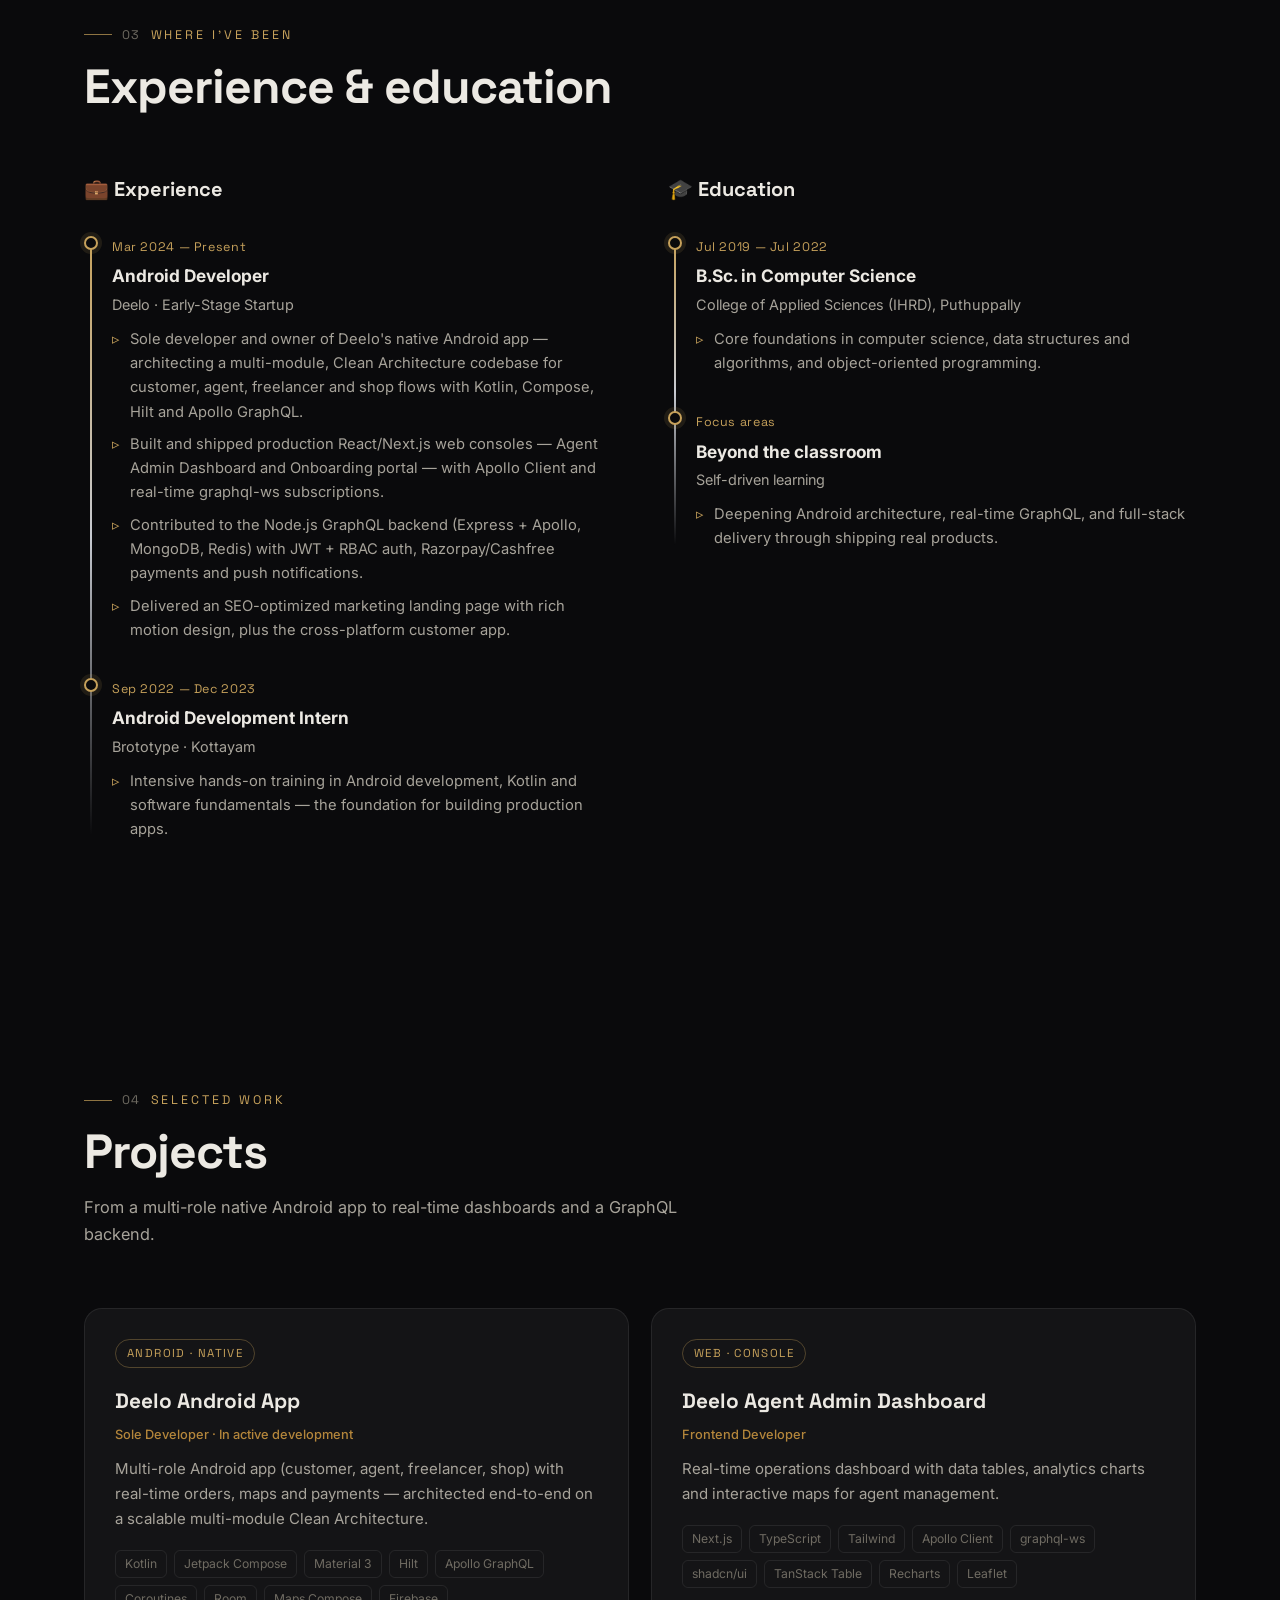
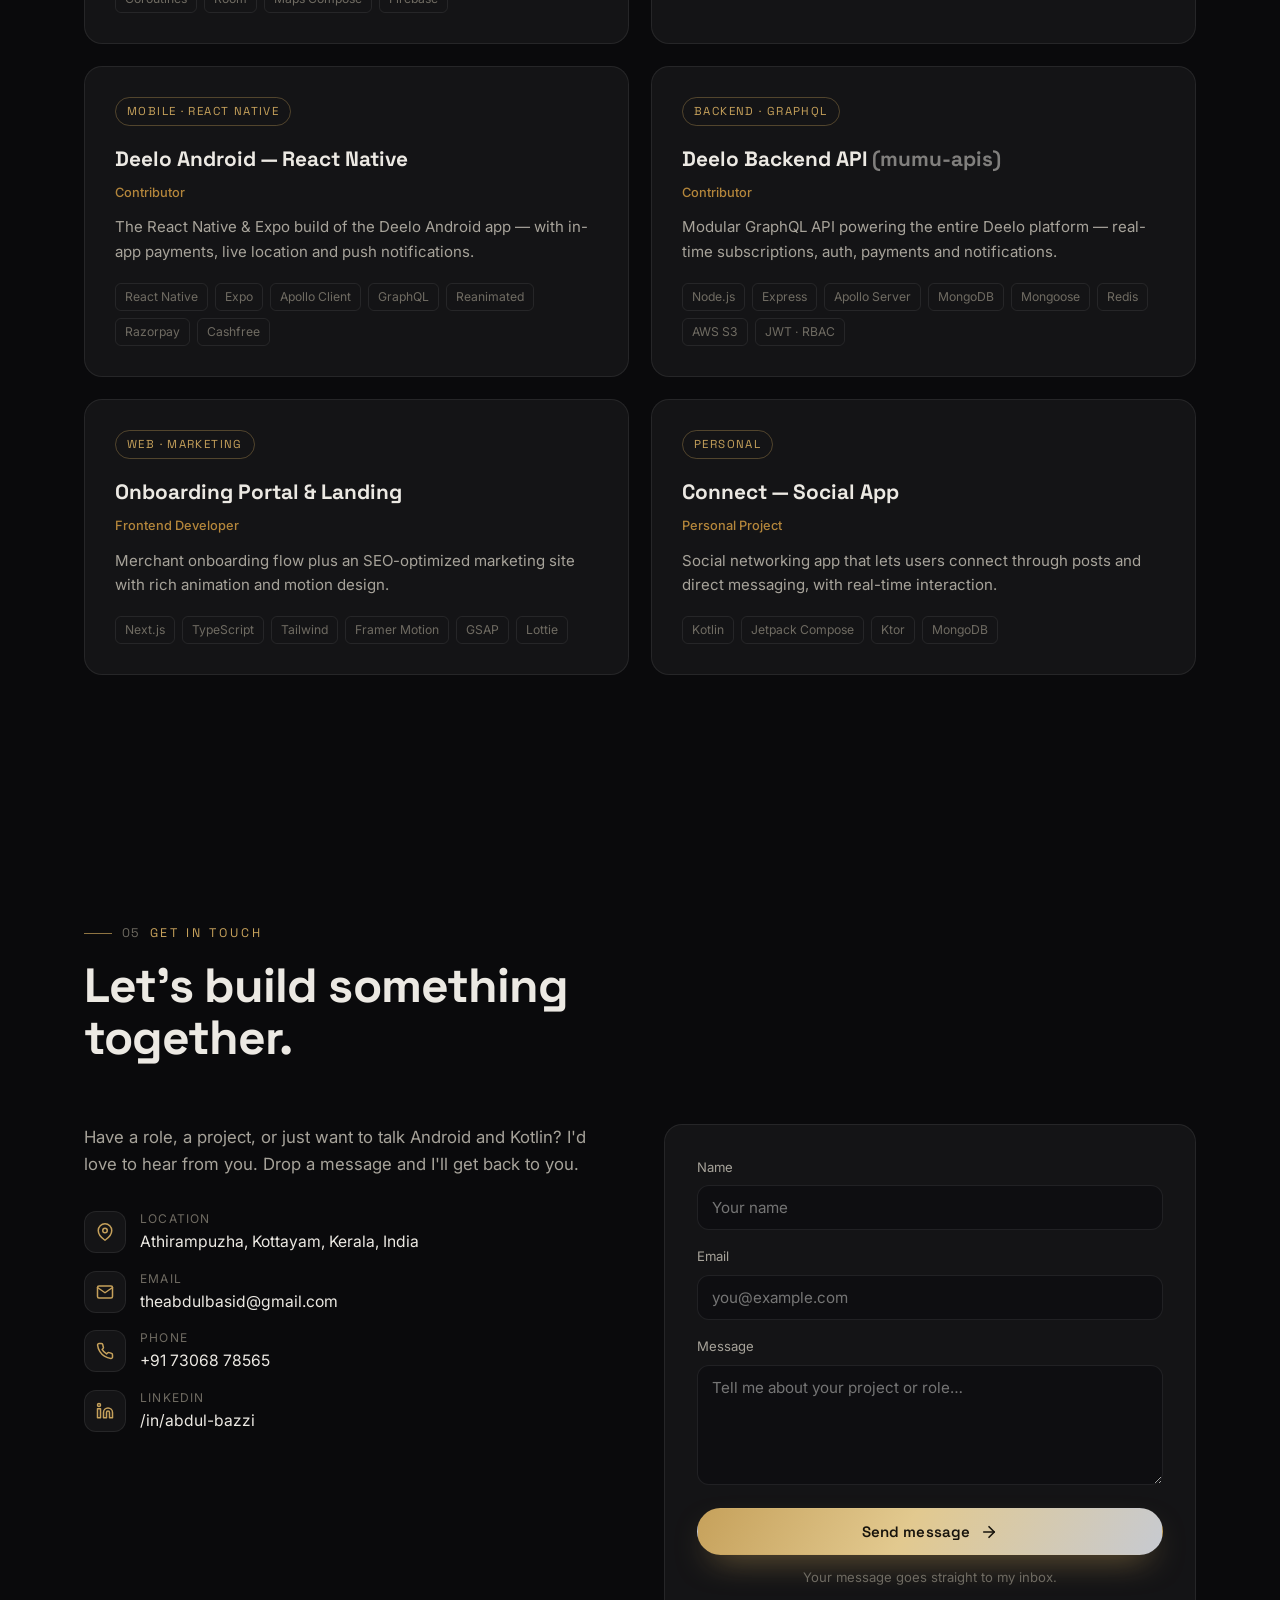
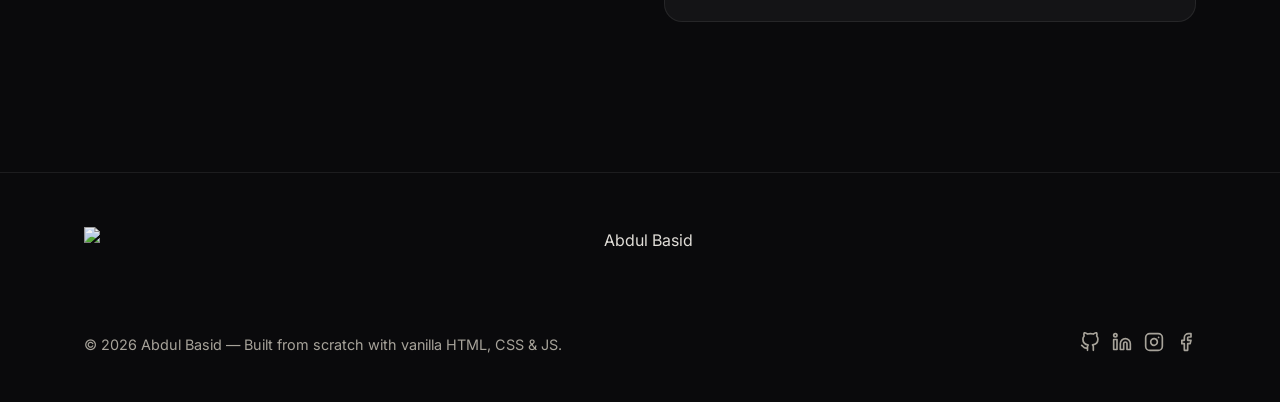
==== commit b5138652: "Add tooltips to skill chips for enhanced descriptions" ====
--- a/index.html
+++ b/index.html
@@ -209,49 +209,76 @@
           <div class="skill-card reveal">
             <div class="sc-head"><span class="sc-icon">🤖</span><h3>Android (Native)</h3></div>
             <div class="chips">
-              <span class="chip">Kotlin</span><span class="chip">Jetpack Compose</span><span class="chip">Material 3</span>
-              <span class="chip">Hilt (DI)</span><span class="chip">Coroutines &amp; Flow</span><span class="chip">Room</span>
-              <span class="chip">DataStore</span><span class="chip">Navigation Compose</span><span class="chip">Coil</span>
-              <span class="chip">Maps Compose</span>
+              <span class="chip" data-tip="Modern, concise JVM language — my primary language for Android.">Kotlin</span>
+              <span class="chip" data-tip="Declarative UI toolkit for building native Android interfaces.">Jetpack Compose</span>
+              <span class="chip" data-tip="Google's latest Material Design system for consistent UI.">Material 3</span>
+              <span class="chip" data-tip="Compile-time dependency injection built on Dagger.">Hilt (DI)</span>
+              <span class="chip" data-tip="Kotlin's async concurrency and reactive data streams.">Coroutines &amp; Flow</span>
+              <span class="chip" data-tip="On-device SQLite persistence with compile-time query checks.">Room</span>
+              <span class="chip" data-tip="Typed, modern local storage — replaces SharedPreferences.">DataStore</span>
+              <span class="chip" data-tip="Type-safe in-app navigation between Compose screens.">Navigation Compose</span>
+              <span class="chip" data-tip="Fast, Kotlin-first image loading for Compose.">Coil</span>
+              <span class="chip" data-tip="Google Maps SDK integrated into Jetpack Compose.">Maps Compose</span>
             </div>
           </div>
           <div class="skill-card reveal" data-delay="1">
             <div class="sc-head"><span class="sc-icon">🌐</span><h3>Web &amp; Frontend</h3></div>
             <div class="chips">
-              <span class="chip">React</span><span class="chip">Next.js (App Router)</span><span class="chip">TypeScript</span>
-              <span class="chip">Tailwind CSS</span><span class="chip">shadcn/ui</span><span class="chip">Radix UI</span>
-              <span class="chip">Framer Motion</span><span class="chip">GSAP</span>
+              <span class="chip" data-tip="Component-based library for building web UIs.">React</span>
+              <span class="chip" data-tip="React framework with SSR, routing and the App Router.">Next.js (App Router)</span>
+              <span class="chip" data-tip="Typed superset of JavaScript for safer, scalable code.">TypeScript</span>
+              <span class="chip" data-tip="Utility-first CSS framework for rapid, consistent styling.">Tailwind CSS</span>
+              <span class="chip" data-tip="Accessible, composable React components built on Radix.">shadcn/ui</span>
+              <span class="chip" data-tip="Unstyled, accessible UI primitives for React.">Radix UI</span>
+              <span class="chip" data-tip="Production-ready animation library for React.">Framer Motion</span>
+              <span class="chip" data-tip="High-performance JavaScript animation library.">GSAP</span>
             </div>
           </div>
           <div class="skill-card reveal" data-delay="2">
             <div class="sc-head"><span class="sc-icon">🛠️</span><h3>Backend &amp; APIs</h3></div>
             <div class="chips">
-              <span class="chip">Node.js</span><span class="chip">Express</span><span class="chip">Apollo GraphQL</span>
-              <span class="chip">Ktor</span><span class="chip">REST</span><span class="chip">graphql-ws</span>
-              <span class="chip">JWT</span><span class="chip">RBAC</span>
+              <span class="chip" data-tip="JavaScript runtime for building server-side apps.">Node.js</span>
+              <span class="chip" data-tip="Minimal, fast web framework for Node.js.">Express</span>
+              <span class="chip" data-tip="GraphQL server &amp; client for typed, efficient APIs.">Apollo GraphQL</span>
+              <span class="chip" data-tip="Kotlin framework for async servers and clients.">Ktor</span>
+              <span class="chip" data-tip="Resource-based HTTP API architecture.">REST</span>
+              <span class="chip" data-tip="WebSocket protocol for real-time GraphQL subscriptions.">graphql-ws</span>
+              <span class="chip" data-tip="JSON Web Tokens for stateless authentication.">JWT</span>
+              <span class="chip" data-tip="Role-based access control for authorization.">RBAC</span>
             </div>
           </div>
           <div class="skill-card reveal" data-delay="1">
             <div class="sc-head"><span class="sc-icon">📱</span><h3>Cross-Platform</h3></div>
             <div class="chips">
-              <span class="chip">React Native</span><span class="chip">Expo</span><span class="chip">Reanimated</span>
-              <span class="chip">Apollo Client</span>
+              <span class="chip" data-tip="Build native iOS &amp; Android apps with React.">React Native</span>
+              <span class="chip" data-tip="Toolchain &amp; runtime that speeds up React Native builds.">Expo</span>
+              <span class="chip" data-tip="Smooth, high-performance animations for React Native.">Reanimated</span>
+              <span class="chip" data-tip="GraphQL client with caching for apps.">Apollo Client</span>
             </div>
           </div>
           <div class="skill-card reveal" data-delay="2">
             <div class="sc-head"><span class="sc-icon">🗄️</span><h3>Databases &amp; Cloud</h3></div>
             <div class="chips">
-              <span class="chip">MongoDB</span><span class="chip">Mongoose</span><span class="chip">Redis</span>
-              <span class="chip">Room</span><span class="chip">AWS (S3, DynamoDB)</span><span class="chip">Firebase</span>
-              <span class="chip">Sentry</span>
+              <span class="chip" data-tip="NoSQL document database for flexible data.">MongoDB</span>
+              <span class="chip" data-tip="Elegant object data modeling (ODM) for MongoDB.">Mongoose</span>
+              <span class="chip" data-tip="In-memory store for caching and real-time data.">Redis</span>
+              <span class="chip" data-tip="On-device SQLite database for Android.">Room</span>
+              <span class="chip" data-tip="Cloud object storage (S3) and NoSQL database (DynamoDB).">AWS (S3, DynamoDB)</span>
+              <span class="chip" data-tip="Google's backend platform — auth, messaging, analytics.">Firebase</span>
+              <span class="chip" data-tip="Real-time error monitoring and crash reporting.">Sentry</span>
             </div>
           </div>
           <div class="skill-card reveal" data-delay="3">
             <div class="sc-head"><span class="sc-icon">🔌</span><h3>Integrations &amp; Concepts</h3></div>
             <div class="chips">
-              <span class="chip">Razorpay</span><span class="chip">Cashfree</span><span class="chip">FCM Push</span>
-              <span class="chip">Twilio</span><span class="chip">DSA</span><span class="chip">SOLID</span>
-              <span class="chip">Clean Architecture</span><span class="chip">MVVM</span>
+              <span class="chip" data-tip="Payment gateway integration for India.">Razorpay</span>
+              <span class="chip" data-tip="Payments &amp; payouts gateway for India.">Cashfree</span>
+              <span class="chip" data-tip="Firebase Cloud Messaging for push notifications.">FCM Push</span>
+              <span class="chip" data-tip="APIs for SMS, voice and messaging.">Twilio</span>
+              <span class="chip" data-tip="Data structures &amp; algorithms — the problem-solving core.">DSA</span>
+              <span class="chip" data-tip="Five principles for maintainable object-oriented design.">SOLID</span>
+              <span class="chip" data-tip="Layered architecture that separates concerns cleanly.">Clean Architecture</span>
+              <span class="chip" data-tip="Model-View-ViewModel UI architecture pattern.">MVVM</span>
             </div>
           </div>
         </div>
--- a/assets/css/style.css
+++ b/assets/css/style.css
@@ -531,15 +531,60 @@
 .skill-card h3 { font-family: var(--font-display); font-size: 1.1rem; }
 .chips { display: flex; flex-wrap: wrap; gap: 9px; }
 .chip {
+  position: relative;
   padding: 6px 13px;
   border-radius: 999px;
   font-size: 0.83rem;
   color: var(--muted);
   border: 1px solid var(--border);
   background: rgba(255, 255, 255, 0.02);
-  transition: all 0.2s var(--ease);
+  transition: color 0.2s var(--ease), border-color 0.2s var(--ease), transform 0.2s var(--ease);
 }
 .chip:hover { color: var(--gold-2); border-color: var(--gold); transform: translateY(-2px); }
+
+/* ---------- Chip tooltips (hover descriptions) ---------- */
+.chip[data-tip]::after {
+  content: attr(data-tip);
+  position: absolute;
+  left: 50%;
+  bottom: calc(100% + 11px);
+  transform: translate(-50%, 4px);
+  width: max-content;
+  max-width: 230px;
+  white-space: normal;
+  text-align: center;
+  font-size: 0.76rem;
+  line-height: 1.45;
+  font-weight: 400;
+  color: var(--text);
+  background: #15120d;
+  border: 1px solid var(--gold-line);
+  border-radius: 10px;
+  padding: 8px 12px;
+  box-shadow: var(--shadow);
+  opacity: 0;
+  pointer-events: none;
+  transition: opacity 0.2s var(--ease), transform 0.2s var(--ease);
+  z-index: 60;
+}
+.chip[data-tip]::before {
+  content: "";
+  position: absolute;
+  left: 50%;
+  bottom: calc(100% + 6px);
+  width: 9px;
+  height: 9px;
+  background: #15120d;
+  border-right: 1px solid var(--gold-line);
+  border-bottom: 1px solid var(--gold-line);
+  transform: translateX(-50%) rotate(45deg);
+  opacity: 0;
+  pointer-events: none;
+  transition: opacity 0.2s var(--ease);
+  z-index: 61;
+}
+.chip[data-tip]:hover::after { opacity: 1; transform: translate(-50%, 0); }
+.chip[data-tip]:hover::before { opacity: 1; }
 
 /* ---------- Timeline ---------- */
 .timeline-cols { display: grid; grid-template-columns: 1fr 1fr; gap: 56px; }
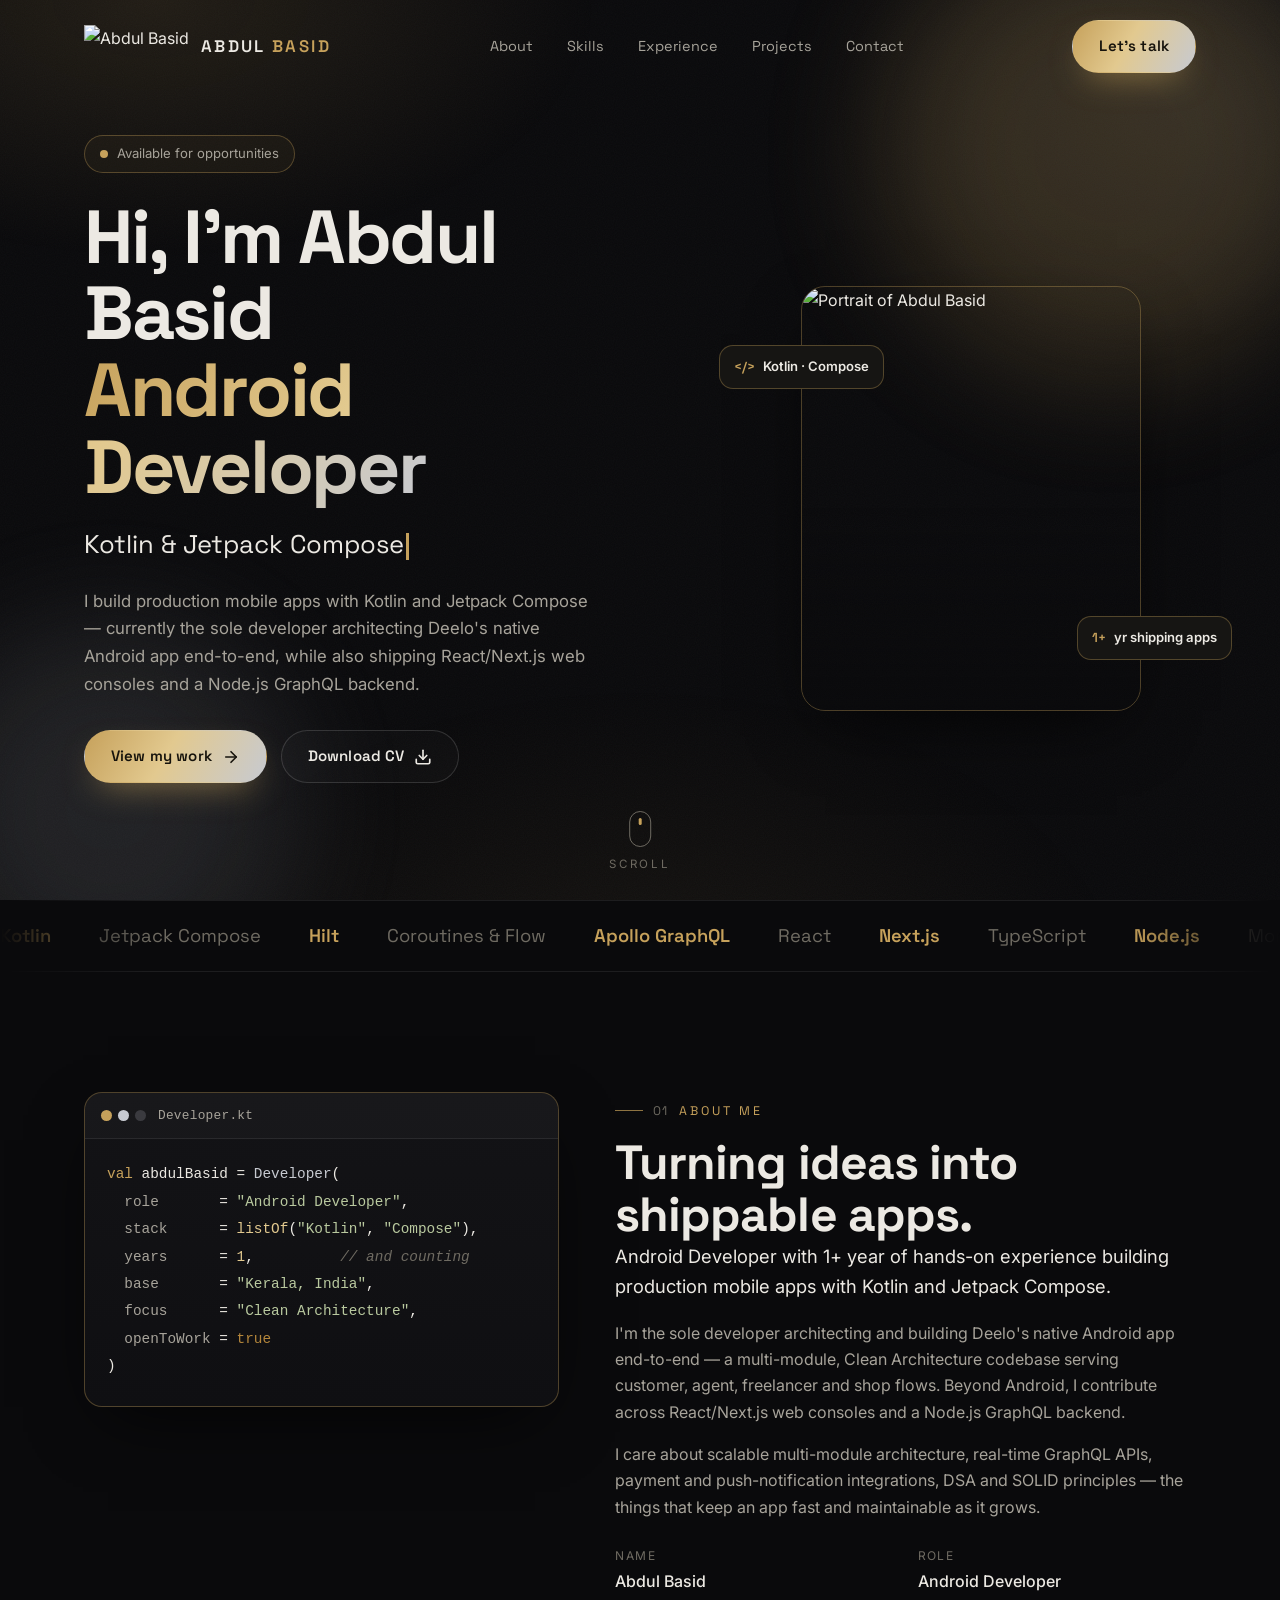
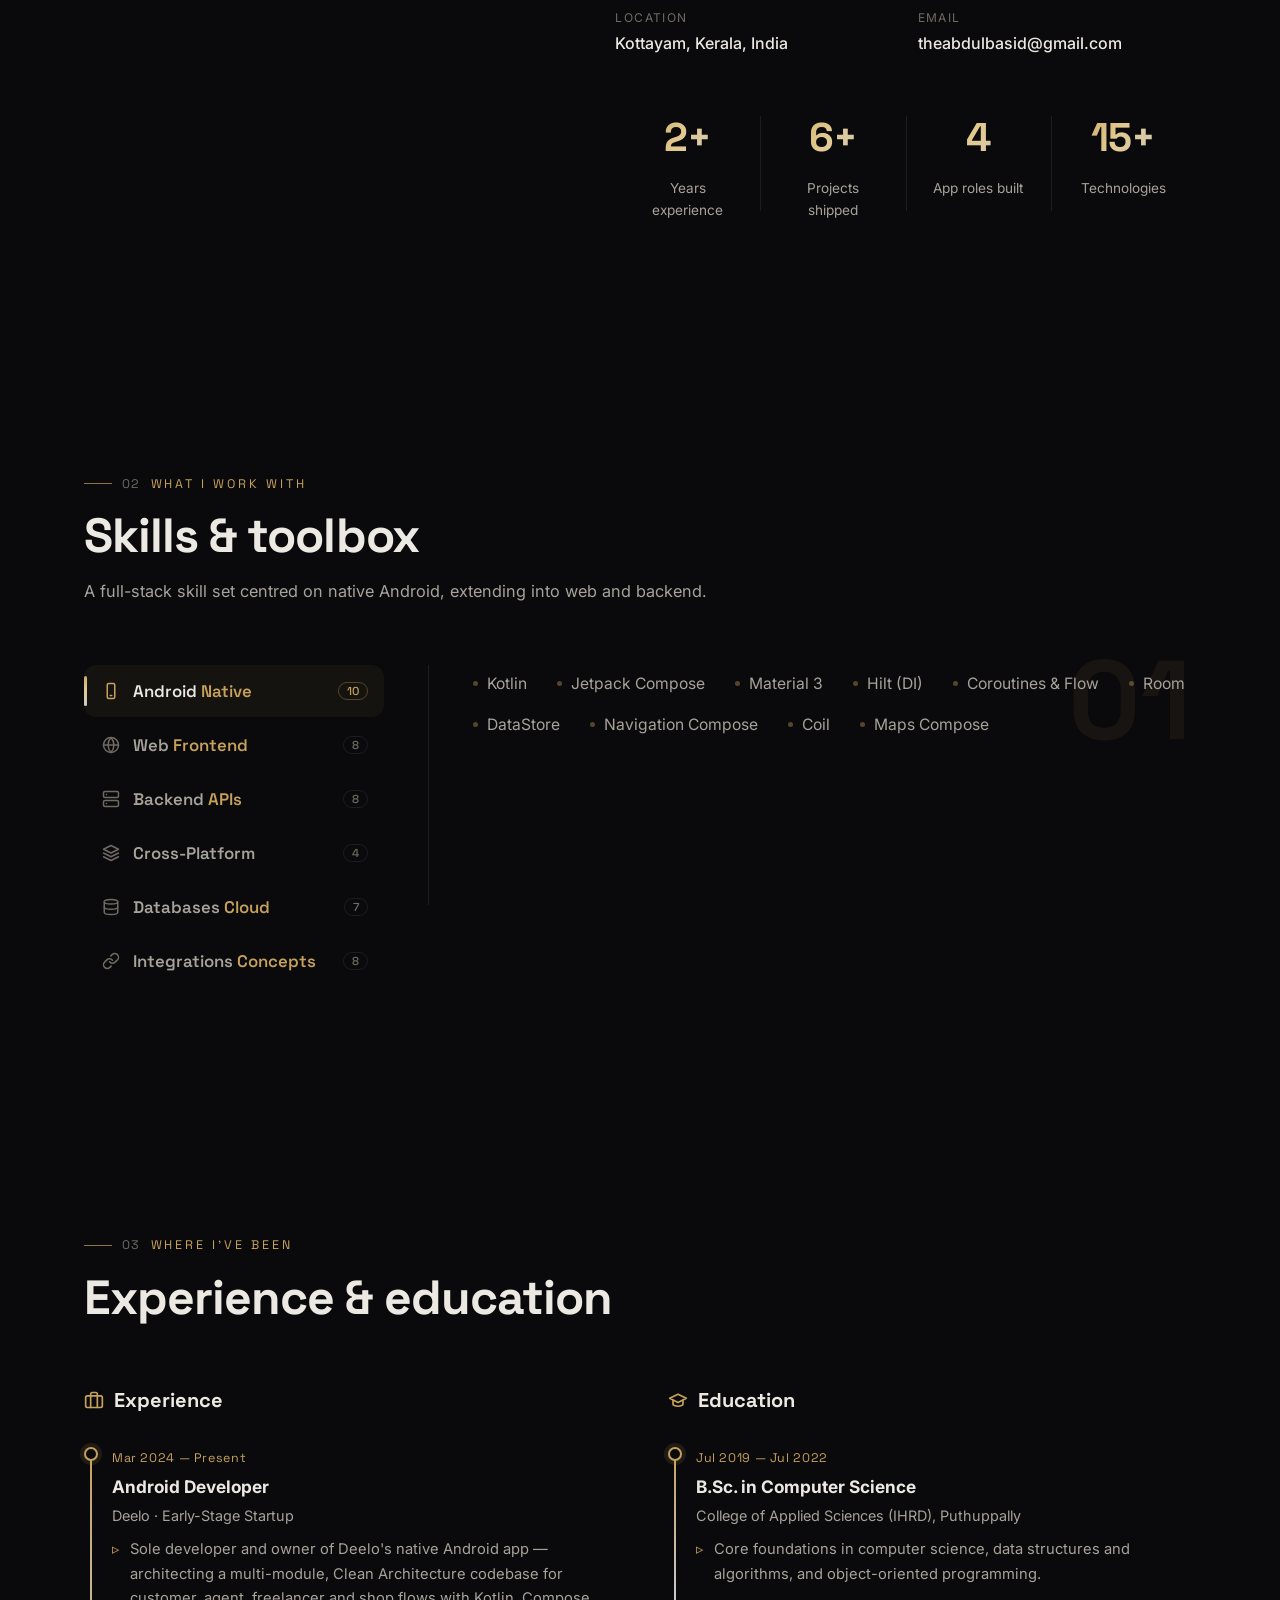
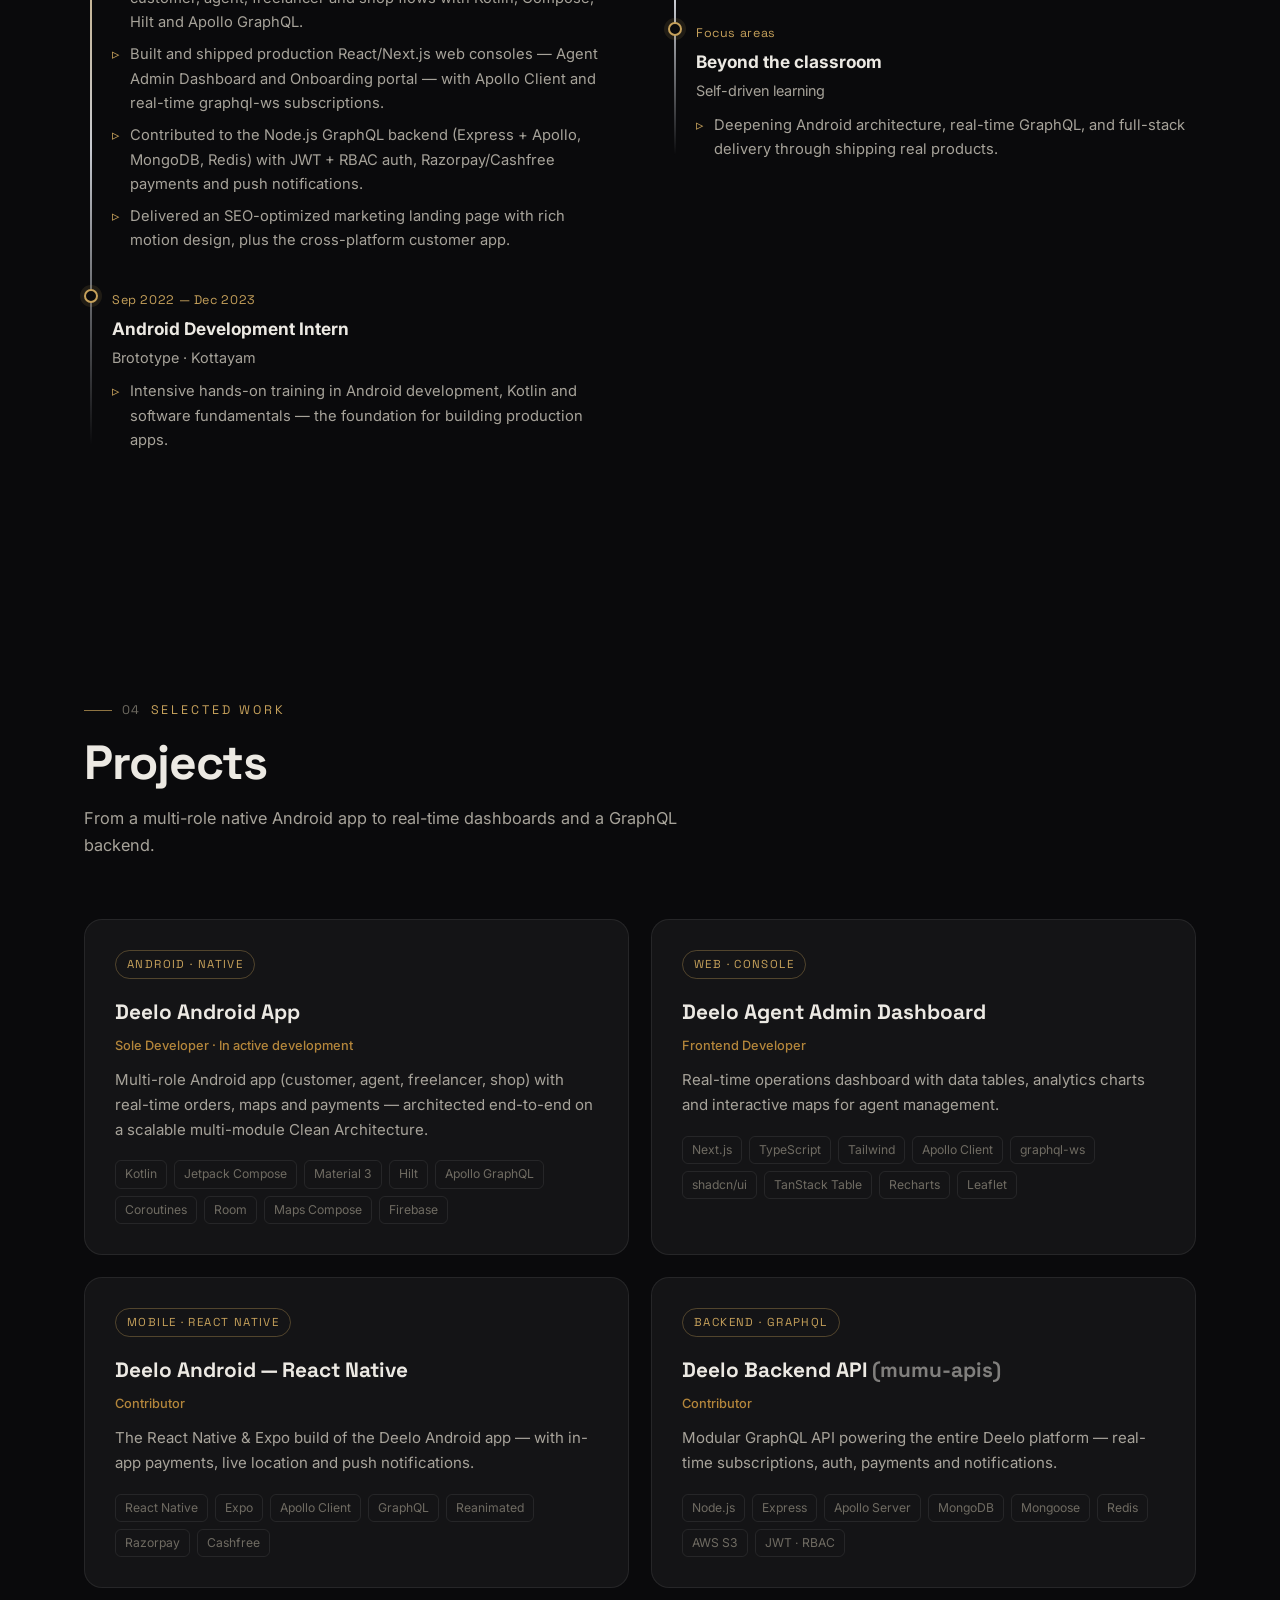
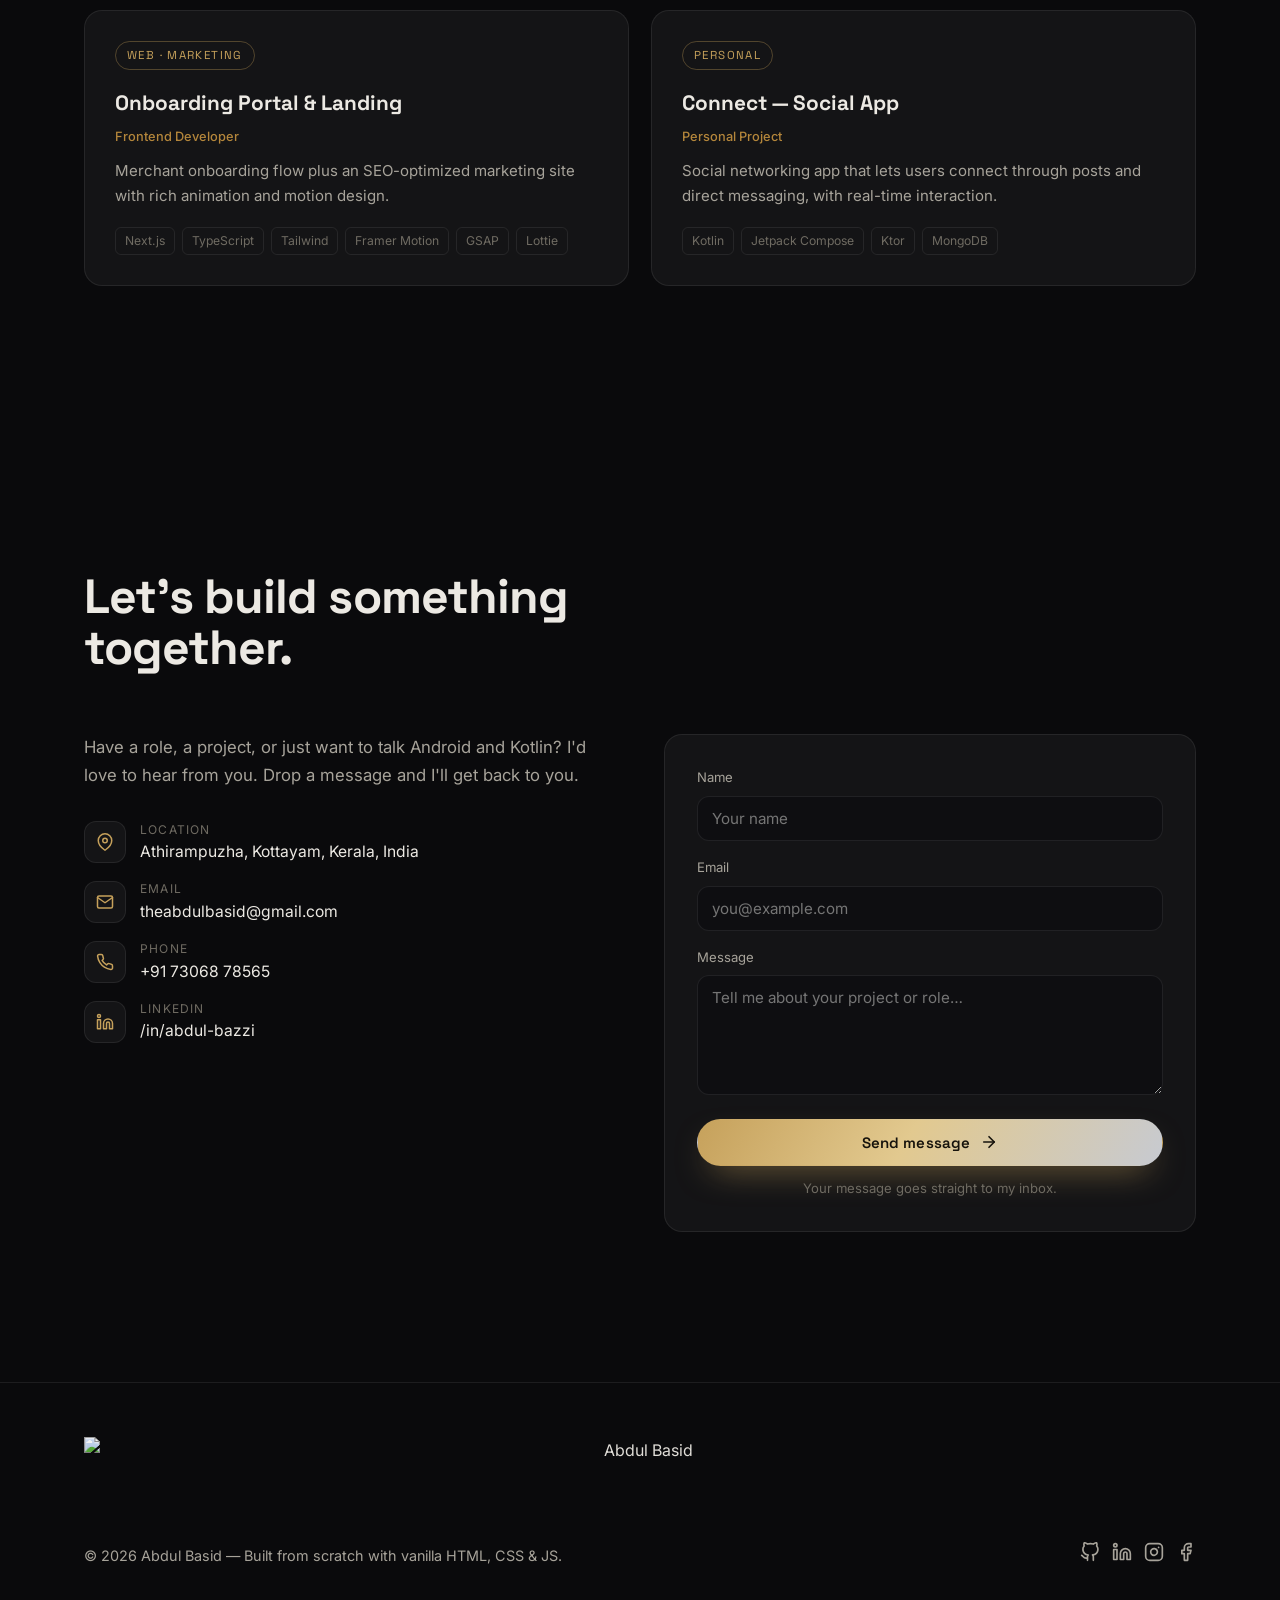
==== commit e3d824f3: "Refactor skills section to use interactive tabs with hover previews and update tooltip styles" ====
--- a/index.html
+++ b/index.html
@@ -49,6 +49,14 @@
     <symbol id="i-arrow-right" viewBox="0 0 24 24" fill="none" stroke="currentColor" stroke-width="2.2" stroke-linecap="round" stroke-linejoin="round"><line x1="5" y1="12" x2="19" y2="12"/><polyline points="12,5 19,12 12,19"/></symbol>
     <symbol id="i-download" viewBox="0 0 24 24" fill="none" stroke="currentColor" stroke-width="2.2" stroke-linecap="round" stroke-linejoin="round"><path d="M21 15v4a2 2 0 0 1-2 2H5a2 2 0 0 1-2-2v-4"/><polyline points="7,10 12,15 17,10"/><line x1="12" y1="15" x2="12" y2="3"/></symbol>
     <symbol id="i-external" viewBox="0 0 24 24" fill="none" stroke="currentColor" stroke-width="2" stroke-linecap="round" stroke-linejoin="round"><path d="M18 13v6a2 2 0 0 1-2 2H5a2 2 0 0 1-2-2V8a2 2 0 0 1 2-2h6"/><polyline points="15,3 21,3 21,9"/><line x1="10" y1="14" x2="21" y2="3"/></symbol>
+    <symbol id="i-mobile" viewBox="0 0 24 24" fill="none" stroke="currentColor" stroke-width="2" stroke-linecap="round" stroke-linejoin="round"><rect x="7" y="2" width="10" height="20" rx="2"/><line x1="11" y1="18" x2="13" y2="18"/></symbol>
+    <symbol id="i-globe" viewBox="0 0 24 24" fill="none" stroke="currentColor" stroke-width="2" stroke-linecap="round" stroke-linejoin="round"><circle cx="12" cy="12" r="10"/><line x1="2" y1="12" x2="22" y2="12"/><path d="M12 2a15.3 15.3 0 0 1 4 10 15.3 15.3 0 0 1-4 10 15.3 15.3 0 0 1-4-10 15.3 15.3 0 0 1 4-10z"/></symbol>
+    <symbol id="i-server" viewBox="0 0 24 24" fill="none" stroke="currentColor" stroke-width="2" stroke-linecap="round" stroke-linejoin="round"><rect x="2" y="2" width="20" height="8" rx="2"/><rect x="2" y="14" width="20" height="8" rx="2"/><line x1="6" y1="6" x2="6.01" y2="6"/><line x1="6" y1="18" x2="6.01" y2="18"/></symbol>
+    <symbol id="i-layers" viewBox="0 0 24 24" fill="none" stroke="currentColor" stroke-width="2" stroke-linecap="round" stroke-linejoin="round"><polygon points="12 2 2 7 12 12 22 7 12 2"/><polyline points="2 17 12 22 22 17"/><polyline points="2 12 12 17 22 12"/></symbol>
+    <symbol id="i-database" viewBox="0 0 24 24" fill="none" stroke="currentColor" stroke-width="2" stroke-linecap="round" stroke-linejoin="round"><ellipse cx="12" cy="5" rx="9" ry="3"/><path d="M21 12c0 1.66-4 3-9 3s-9-1.34-9-3"/><path d="M3 5v14c0 1.66 4 3 9 3s9-1.34 9-3V5"/></symbol>
+    <symbol id="i-link" viewBox="0 0 24 24" fill="none" stroke="currentColor" stroke-width="2" stroke-linecap="round" stroke-linejoin="round"><path d="M10 13a5 5 0 0 0 7.54.54l3-3a5 5 0 0 0-7.07-7.07l-1.72 1.71"/><path d="M14 11a5 5 0 0 0-7.54-.54l-3 3a5 5 0 0 0 7.07 7.07l1.71-1.71"/></symbol>
+    <symbol id="i-briefcase" viewBox="0 0 24 24" fill="none" stroke="currentColor" stroke-width="2" stroke-linecap="round" stroke-linejoin="round"><rect x="2" y="7" width="20" height="14" rx="2"/><path d="M16 21V5a2 2 0 0 0-2-2h-4a2 2 0 0 0-2 2v16"/></symbol>
+    <symbol id="i-cap" viewBox="0 0 24 24" fill="none" stroke="currentColor" stroke-width="2" stroke-linecap="round" stroke-linejoin="round"><path d="M22 10L12 5 2 10l10 5 10-5z"/><path d="M6 12v5c0 1 2.5 2.5 6 2.5s6-1.5 6-2.5v-5"/></symbol>
   </svg>
 
   <div id="scroll-progress"></div>
@@ -205,80 +213,91 @@
           <h2 class="section-title reveal" data-delay="1">Skills &amp; toolbox</h2>
           <p class="reveal" data-delay="2">A full-stack skill set centred on native Android, extending into web and backend.</p>
         </div>
-        <div class="skills-grid">
-          <div class="skill-card reveal">
-            <div class="sc-head"><span class="sc-icon">🤖</span><h3>Android (Native)</h3></div>
-            <div class="chips">
-              <span class="chip" data-tip="Modern, concise JVM language — my primary language for Android.">Kotlin</span>
-              <span class="chip" data-tip="Declarative UI toolkit for building native Android interfaces.">Jetpack Compose</span>
-              <span class="chip" data-tip="Google's latest Material Design system for consistent UI.">Material 3</span>
-              <span class="chip" data-tip="Compile-time dependency injection built on Dagger.">Hilt (DI)</span>
-              <span class="chip" data-tip="Kotlin's async concurrency and reactive data streams.">Coroutines &amp; Flow</span>
-              <span class="chip" data-tip="On-device SQLite persistence with compile-time query checks.">Room</span>
-              <span class="chip" data-tip="Typed, modern local storage — replaces SharedPreferences.">DataStore</span>
-              <span class="chip" data-tip="Type-safe in-app navigation between Compose screens.">Navigation Compose</span>
-              <span class="chip" data-tip="Fast, Kotlin-first image loading for Compose.">Coil</span>
-              <span class="chip" data-tip="Google Maps SDK integrated into Jetpack Compose.">Maps Compose</span>
-            </div>
-          </div>
-          <div class="skill-card reveal" data-delay="1">
-            <div class="sc-head"><span class="sc-icon">🌐</span><h3>Web &amp; Frontend</h3></div>
-            <div class="chips">
-              <span class="chip" data-tip="Component-based library for building web UIs.">React</span>
-              <span class="chip" data-tip="React framework with SSR, routing and the App Router.">Next.js (App Router)</span>
-              <span class="chip" data-tip="Typed superset of JavaScript for safer, scalable code.">TypeScript</span>
-              <span class="chip" data-tip="Utility-first CSS framework for rapid, consistent styling.">Tailwind CSS</span>
-              <span class="chip" data-tip="Accessible, composable React components built on Radix.">shadcn/ui</span>
-              <span class="chip" data-tip="Unstyled, accessible UI primitives for React.">Radix UI</span>
-              <span class="chip" data-tip="Production-ready animation library for React.">Framer Motion</span>
-              <span class="chip" data-tip="High-performance JavaScript animation library.">GSAP</span>
-            </div>
-          </div>
-          <div class="skill-card reveal" data-delay="2">
-            <div class="sc-head"><span class="sc-icon">🛠️</span><h3>Backend &amp; APIs</h3></div>
-            <div class="chips">
-              <span class="chip" data-tip="JavaScript runtime for building server-side apps.">Node.js</span>
-              <span class="chip" data-tip="Minimal, fast web framework for Node.js.">Express</span>
-              <span class="chip" data-tip="GraphQL server &amp; client for typed, efficient APIs.">Apollo GraphQL</span>
-              <span class="chip" data-tip="Kotlin framework for async servers and clients.">Ktor</span>
-              <span class="chip" data-tip="Resource-based HTTP API architecture.">REST</span>
-              <span class="chip" data-tip="WebSocket protocol for real-time GraphQL subscriptions.">graphql-ws</span>
-              <span class="chip" data-tip="JSON Web Tokens for stateless authentication.">JWT</span>
-              <span class="chip" data-tip="Role-based access control for authorization.">RBAC</span>
-            </div>
-          </div>
-          <div class="skill-card reveal" data-delay="1">
-            <div class="sc-head"><span class="sc-icon">📱</span><h3>Cross-Platform</h3></div>
-            <div class="chips">
-              <span class="chip" data-tip="Build native iOS &amp; Android apps with React.">React Native</span>
-              <span class="chip" data-tip="Toolchain &amp; runtime that speeds up React Native builds.">Expo</span>
-              <span class="chip" data-tip="Smooth, high-performance animations for React Native.">Reanimated</span>
-              <span class="chip" data-tip="GraphQL client with caching for apps.">Apollo Client</span>
-            </div>
-          </div>
-          <div class="skill-card reveal" data-delay="2">
-            <div class="sc-head"><span class="sc-icon">🗄️</span><h3>Databases &amp; Cloud</h3></div>
-            <div class="chips">
-              <span class="chip" data-tip="NoSQL document database for flexible data.">MongoDB</span>
-              <span class="chip" data-tip="Elegant object data modeling (ODM) for MongoDB.">Mongoose</span>
-              <span class="chip" data-tip="In-memory store for caching and real-time data.">Redis</span>
-              <span class="chip" data-tip="On-device SQLite database for Android.">Room</span>
-              <span class="chip" data-tip="Cloud object storage (S3) and NoSQL database (DynamoDB).">AWS (S3, DynamoDB)</span>
-              <span class="chip" data-tip="Google's backend platform — auth, messaging, analytics.">Firebase</span>
-              <span class="chip" data-tip="Real-time error monitoring and crash reporting.">Sentry</span>
-            </div>
-          </div>
-          <div class="skill-card reveal" data-delay="3">
-            <div class="sc-head"><span class="sc-icon">🔌</span><h3>Integrations &amp; Concepts</h3></div>
-            <div class="chips">
-              <span class="chip" data-tip="Payment gateway integration for India.">Razorpay</span>
-              <span class="chip" data-tip="Payments &amp; payouts gateway for India.">Cashfree</span>
-              <span class="chip" data-tip="Firebase Cloud Messaging for push notifications.">FCM Push</span>
-              <span class="chip" data-tip="APIs for SMS, voice and messaging.">Twilio</span>
-              <span class="chip" data-tip="Data structures &amp; algorithms — the problem-solving core.">DSA</span>
-              <span class="chip" data-tip="Five principles for maintainable object-oriented design.">SOLID</span>
-              <span class="chip" data-tip="Layered architecture that separates concerns cleanly.">Clean Architecture</span>
-              <span class="chip" data-tip="Model-View-ViewModel UI architecture pattern.">MVVM</span>
+        <div class="skills-tabs reveal">
+          <div class="st-nav" role="tablist">
+            <button class="st-tab is-active" data-target="p-android"><span class="ic"><svg width="18" height="18"><use href="#i-mobile"/></svg></span><span class="tx">Android <b>Native</b></span><span class="ct">10</span></button>
+            <button class="st-tab" data-target="p-web"><span class="ic"><svg width="18" height="18"><use href="#i-globe"/></svg></span><span class="tx">Web <b>Frontend</b></span><span class="ct">8</span></button>
+            <button class="st-tab" data-target="p-backend"><span class="ic"><svg width="18" height="18"><use href="#i-server"/></svg></span><span class="tx">Backend <b>APIs</b></span><span class="ct">8</span></button>
+            <button class="st-tab" data-target="p-cross"><span class="ic"><svg width="18" height="18"><use href="#i-layers"/></svg></span><span class="tx">Cross-Platform</span><span class="ct">4</span></button>
+            <button class="st-tab" data-target="p-data"><span class="ic"><svg width="18" height="18"><use href="#i-database"/></svg></span><span class="tx">Databases <b>Cloud</b></span><span class="ct">7</span></button>
+            <button class="st-tab" data-target="p-concepts"><span class="ic"><svg width="18" height="18"><use href="#i-link"/></svg></span><span class="tx">Integrations <b>Concepts</b></span><span class="ct">8</span></button>
+          </div>
+
+          <div class="st-stage">
+            <div class="st-panel is-active" id="p-android">
+              <span class="st-index">01</span>
+              <div class="skill-tags">
+                <span class="skill-tag" data-tip="Modern, concise JVM language — my primary language for Android.">Kotlin</span>
+                <span class="skill-tag" data-tip="Declarative UI toolkit for building native Android interfaces.">Jetpack Compose</span>
+                <span class="skill-tag" data-tip="Google's latest Material Design system for consistent UI.">Material 3</span>
+                <span class="skill-tag" data-tip="Compile-time dependency injection built on Dagger.">Hilt (DI)</span>
+                <span class="skill-tag" data-tip="Kotlin's async concurrency and reactive data streams.">Coroutines &amp; Flow</span>
+                <span class="skill-tag" data-tip="On-device SQLite persistence with compile-time query checks.">Room</span>
+                <span class="skill-tag" data-tip="Typed, modern local storage — replaces SharedPreferences.">DataStore</span>
+                <span class="skill-tag" data-tip="Type-safe in-app navigation between Compose screens.">Navigation Compose</span>
+                <span class="skill-tag" data-tip="Fast, Kotlin-first image loading for Compose.">Coil</span>
+                <span class="skill-tag" data-tip="Google Maps SDK integrated into Jetpack Compose.">Maps Compose</span>
+              </div>
+            </div>
+            <div class="st-panel" id="p-web">
+              <span class="st-index">02</span>
+              <div class="skill-tags">
+                <span class="skill-tag" data-tip="Component-based library for building web UIs.">React</span>
+                <span class="skill-tag" data-tip="React framework with SSR, routing and the App Router.">Next.js (App Router)</span>
+                <span class="skill-tag" data-tip="Typed superset of JavaScript for safer, scalable code.">TypeScript</span>
+                <span class="skill-tag" data-tip="Utility-first CSS framework for rapid, consistent styling.">Tailwind CSS</span>
+                <span class="skill-tag" data-tip="Accessible, composable React components built on Radix.">shadcn/ui</span>
+                <span class="skill-tag" data-tip="Unstyled, accessible UI primitives for React.">Radix UI</span>
+                <span class="skill-tag" data-tip="Production-ready animation library for React.">Framer Motion</span>
+                <span class="skill-tag" data-tip="High-performance JavaScript animation library.">GSAP</span>
+              </div>
+            </div>
+            <div class="st-panel" id="p-backend">
+              <span class="st-index">03</span>
+              <div class="skill-tags">
+                <span class="skill-tag" data-tip="JavaScript runtime for building server-side apps.">Node.js</span>
+                <span class="skill-tag" data-tip="Minimal, fast web framework for Node.js.">Express</span>
+                <span class="skill-tag" data-tip="GraphQL server &amp; client for typed, efficient APIs.">Apollo GraphQL</span>
+                <span class="skill-tag" data-tip="Kotlin framework for async servers and clients.">Ktor</span>
+                <span class="skill-tag" data-tip="Resource-based HTTP API architecture.">REST</span>
+                <span class="skill-tag" data-tip="WebSocket protocol for real-time GraphQL subscriptions.">graphql-ws</span>
+                <span class="skill-tag" data-tip="JSON Web Tokens for stateless authentication.">JWT</span>
+                <span class="skill-tag" data-tip="Role-based access control for authorization.">RBAC</span>
+              </div>
+            </div>
+            <div class="st-panel" id="p-cross">
+              <span class="st-index">04</span>
+              <div class="skill-tags">
+                <span class="skill-tag" data-tip="Build native iOS &amp; Android apps with React.">React Native</span>
+                <span class="skill-tag" data-tip="Toolchain &amp; runtime that speeds up React Native builds.">Expo</span>
+                <span class="skill-tag" data-tip="Smooth, high-performance animations for React Native.">Reanimated</span>
+                <span class="skill-tag" data-tip="GraphQL client with caching for apps.">Apollo Client</span>
+              </div>
+            </div>
+            <div class="st-panel" id="p-data">
+              <span class="st-index">05</span>
+              <div class="skill-tags">
+                <span class="skill-tag" data-tip="NoSQL document database for flexible data.">MongoDB</span>
+                <span class="skill-tag" data-tip="Elegant object data modeling (ODM) for MongoDB.">Mongoose</span>
+                <span class="skill-tag" data-tip="In-memory store for caching and real-time data.">Redis</span>
+                <span class="skill-tag" data-tip="On-device SQLite database for Android.">Room</span>
+                <span class="skill-tag" data-tip="Cloud object storage (S3) and NoSQL database (DynamoDB).">AWS (S3, DynamoDB)</span>
+                <span class="skill-tag" data-tip="Google's backend platform — auth, messaging, analytics.">Firebase</span>
+                <span class="skill-tag" data-tip="Real-time error monitoring and crash reporting.">Sentry</span>
+              </div>
+            </div>
+            <div class="st-panel" id="p-concepts">
+              <span class="st-index">06</span>
+              <div class="skill-tags">
+                <span class="skill-tag" data-tip="Payment gateway integration for India.">Razorpay</span>
+                <span class="skill-tag" data-tip="Payments &amp; payouts gateway for India.">Cashfree</span>
+                <span class="skill-tag" data-tip="Firebase Cloud Messaging for push notifications.">FCM Push</span>
+                <span class="skill-tag" data-tip="APIs for SMS, voice and messaging.">Twilio</span>
+                <span class="skill-tag" data-tip="Data structures &amp; algorithms — the problem-solving core.">DSA</span>
+                <span class="skill-tag" data-tip="Five principles for maintainable object-oriented design.">SOLID</span>
+                <span class="skill-tag" data-tip="Layered architecture that separates concerns cleanly.">Clean Architecture</span>
+                <span class="skill-tag" data-tip="Model-View-ViewModel UI architecture pattern.">MVVM</span>
+              </div>
             </div>
           </div>
         </div>
@@ -294,7 +313,7 @@
         </div>
         <div class="timeline-cols">
           <div class="reveal">
-            <h3>💼 Experience</h3>
+            <h3><svg class="h-ico" width="20" height="20"><use href="#i-briefcase"/></svg> Experience</h3>
             <div class="timeline">
               <div class="tl-item">
                 <span class="when">Mar 2024 — Present</span>
@@ -319,7 +338,7 @@
           </div>
 
           <div class="reveal" data-delay="1">
-            <h3>🎓 Education</h3>
+            <h3><svg class="h-ico" width="20" height="20"><use href="#i-cap"/></svg> Education</h3>
             <div class="timeline">
               <div class="tl-item">
                 <span class="when">Jul 2019 — Jul 2022</span>
--- a/assets/css/style.css
+++ b/assets/css/style.css
@@ -495,62 +495,137 @@
 .about-facts .k { font-size: 0.75rem; text-transform: uppercase; letter-spacing: 0.12em; color: var(--faint); }
 .about-facts .v { color: var(--text); font-weight: 500; }
 
-/* ---------- Stats counters ---------- */
-.stats { display: grid; grid-template-columns: repeat(4, 1fr); gap: 18px; margin-top: 40px; }
+/* ---------- Stats counters (no boxes — divider-separated) ---------- */
+.stats { display: grid; grid-template-columns: repeat(4, 1fr); margin-top: 44px; }
 .stat {
-  background: var(--surface);
-  border: 1px solid var(--border);
-  border-radius: var(--radius-sm);
-  padding: 22px;
+  position: relative;
   text-align: center;
-  transition: transform 0.3s var(--ease), border-color 0.3s var(--ease);
-}
-.stat:hover { transform: translateY(-4px); border-color: var(--gold-line); }
-.stat .num { font-family: var(--font-display); font-size: 2.2rem; font-weight: 700; }
+  padding: 4px 20px;
+}
+.stat + .stat::before {
+  content: "";
+  position: absolute;
+  left: 0; top: 12%; bottom: 12%;
+  width: 1px;
+  background: var(--border);
+}
+.stat .num { font-family: var(--font-display); font-size: 2.5rem; font-weight: 700; letter-spacing: -0.02em; }
 .stat .num .gradient-text { display: inline; }
-.stat .label { color: var(--muted); font-size: 0.85rem; margin-top: 4px; }
-
-/* ---------- Skills ---------- */
-.skills-grid { display: grid; grid-template-columns: repeat(2, 1fr); gap: 20px; }
-.skill-card {
-  background: var(--surface);
-  border: 1px solid var(--border);
-  border-radius: var(--radius);
-  padding: 28px;
-  transition: transform 0.25s var(--ease), border-color 0.3s var(--ease), box-shadow 0.3s var(--ease);
-}
-.skill-card:hover { border-color: var(--gold-line); box-shadow: 0 18px 44px -26px rgba(198, 161, 91, 0.4); }
-.skill-card .sc-head { display: flex; align-items: center; gap: 12px; margin-bottom: 18px; }
-.skill-card .sc-icon {
-  width: 44px; height: 44px; border-radius: 12px;
-  display: grid; place-items: center;
-  background: var(--grad-soft);
-  border: 1px solid var(--gold-line);
-  font-size: 1.2rem;
-}
-.skill-card h3 { font-family: var(--font-display); font-size: 1.1rem; }
-.chips { display: flex; flex-wrap: wrap; gap: 9px; }
-.chip {
+.stat .label { color: var(--muted); font-size: 0.85rem; margin-top: 6px; }
+
+/* ---------- Skills (interactive tabbed showcase) ---------- */
+.skills-tabs { display: grid; grid-template-columns: 300px 1fr; gap: 44px; align-items: start; }
+.st-nav { display: flex; flex-direction: column; gap: 2px; }
+.st-tab {
+  display: flex;
+  align-items: center;
+  gap: 13px;
+  width: 100%;
+  text-align: left;
+  padding: 15px 16px 15px 18px;
+  background: transparent;
+  border: none;
+  border-radius: 12px;
   position: relative;
-  padding: 6px 13px;
-  border-radius: 999px;
-  font-size: 0.83rem;
   color: var(--muted);
-  border: 1px solid var(--border);
-  background: rgba(255, 255, 255, 0.02);
-  transition: color 0.2s var(--ease), border-color 0.2s var(--ease), transform 0.2s var(--ease);
-}
-.chip:hover { color: var(--gold-2); border-color: var(--gold); transform: translateY(-2px); }
-
-/* ---------- Chip tooltips (hover descriptions) ---------- */
-.chip[data-tip]::after {
+  font-family: var(--font-display);
+  font-size: 1.05rem;
+  font-weight: 600;
+  cursor: pointer;
+  transition: color 0.25s var(--ease), background 0.25s var(--ease);
+}
+.st-tab .ic { display: inline-flex; flex: none; color: var(--faint); transition: color 0.25s var(--ease); }
+.st-tab .ic svg { display: block; }
+.st-tab .tx { flex: 1; }
+.st-tab .tx b { color: var(--gold); font-weight: 600; }
+.st-tab .ct {
+  font-size: 0.72rem; color: var(--faint);
+  border: 1px solid var(--border); border-radius: 999px;
+  padding: 1px 8px; font-weight: 500;
+}
+.st-tab::before {
+  content: "";
+  position: absolute; left: 0; top: 50%;
+  width: 3px; height: 58%;
+  border-radius: 3px; background: var(--grad);
+  transform: translateY(-50%) scaleY(0);
+  transition: transform 0.3s var(--ease);
+}
+.st-tab:hover { color: var(--text); background: rgba(255, 255, 255, 0.025); }
+.st-tab:hover .ic { color: var(--gold-2); }
+.st-tab.is-active { color: var(--text); background: rgba(198, 161, 91, 0.06); }
+.st-tab.is-active .ic { color: var(--gold); }
+.st-tab.is-active .ct { color: var(--gold); border-color: var(--gold-line); }
+.st-tab.is-active::before { transform: translateY(-50%) scaleY(1); }
+
+.st-stage {
+  position: relative;
+  min-height: 240px;
+  border-left: 1px solid var(--border);
+  padding: 6px 0 6px 44px;
+}
+.st-index {
+  position: absolute;
+  top: -26px; right: 4px;
+  font-family: var(--font-display);
+  font-weight: 700;
+  font-size: 7rem;
+  line-height: 1;
+  color: var(--gold);
+  opacity: 0.07;
+  pointer-events: none;
+  user-select: none;
+}
+.st-panel { display: none; position: relative; z-index: 1; }
+.st-panel.is-active { display: block; animation: stFade 0.45s var(--ease); }
+@keyframes stFade { from { opacity: 0; transform: translateY(14px); } to { opacity: 1; transform: none; } }
+
+/* staggered entrance for the tags in the active panel */
+.st-panel.is-active .skill-tag { animation: stTag 0.5s var(--ease) backwards; }
+@keyframes stTag { from { opacity: 0; transform: translateY(9px); } to { opacity: 1; transform: none; } }
+.st-panel.is-active .skill-tag:nth-child(1) { animation-delay: 0.04s; }
+.st-panel.is-active .skill-tag:nth-child(2) { animation-delay: 0.08s; }
+.st-panel.is-active .skill-tag:nth-child(3) { animation-delay: 0.12s; }
+.st-panel.is-active .skill-tag:nth-child(4) { animation-delay: 0.16s; }
+.st-panel.is-active .skill-tag:nth-child(5) { animation-delay: 0.20s; }
+.st-panel.is-active .skill-tag:nth-child(6) { animation-delay: 0.24s; }
+.st-panel.is-active .skill-tag:nth-child(7) { animation-delay: 0.28s; }
+.st-panel.is-active .skill-tag:nth-child(8) { animation-delay: 0.32s; }
+.st-panel.is-active .skill-tag:nth-child(9) { animation-delay: 0.36s; }
+.st-panel.is-active .skill-tag:nth-child(10) { animation-delay: 0.40s; }
+
+.skill-tags { display: flex; flex-wrap: wrap; gap: 15px 30px; }
+.skill-tag {
+  position: relative;
+  display: inline-flex;
+  align-items: center;
+  gap: 9px;
+  font-size: 0.98rem;
+  color: var(--muted);
+  cursor: default;
+  transition: color 0.2s var(--ease);
+}
+.skill-tag::before {
+  content: "";
+  flex: none;
+  width: 5px; height: 5px;
+  border-radius: 50%;
+  background: var(--gold);
+  opacity: 0.4;
+  transition: opacity 0.2s var(--ease), transform 0.2s var(--ease);
+}
+.skill-tag:hover { color: var(--gold-2); }
+.skill-tag:hover::before { opacity: 1; transform: scale(1.7); }
+
+/* Hover description tooltip */
+.skill-tag[data-tip]::after {
   content: attr(data-tip);
   position: absolute;
   left: 50%;
   bottom: calc(100% + 11px);
   transform: translate(-50%, 4px);
   width: max-content;
-  max-width: 230px;
+  max-width: 240px;
   white-space: normal;
   text-align: center;
   font-size: 0.76rem;
@@ -567,28 +642,23 @@
   transition: opacity 0.2s var(--ease), transform 0.2s var(--ease);
   z-index: 60;
 }
-.chip[data-tip]::before {
-  content: "";
-  position: absolute;
-  left: 50%;
-  bottom: calc(100% + 6px);
-  width: 9px;
-  height: 9px;
-  background: #15120d;
-  border-right: 1px solid var(--gold-line);
-  border-bottom: 1px solid var(--gold-line);
-  transform: translateX(-50%) rotate(45deg);
-  opacity: 0;
-  pointer-events: none;
-  transition: opacity 0.2s var(--ease);
-  z-index: 61;
-}
-.chip[data-tip]:hover::after { opacity: 1; transform: translate(-50%, 0); }
-.chip[data-tip]:hover::before { opacity: 1; }
+.skill-tag[data-tip]:hover::after { opacity: 1; transform: translate(-50%, 0); }
+
+@media (max-width: 820px) {
+  .skills-tabs { grid-template-columns: 1fr; gap: 22px; }
+  .st-nav { flex-direction: row; flex-wrap: wrap; gap: 8px; }
+  .st-tab { width: auto; flex: 1 1 auto; justify-content: center; padding: 11px 14px; border: 1px solid var(--border); }
+  .st-tab .ct { display: none; }
+  .st-tab::before { display: none; }
+  .st-tab.is-active { border-color: var(--gold-line); }
+  .st-stage { border-left: none; border-top: 1px solid var(--border); padding: 22px 0 0; min-height: 0; }
+  .st-index { font-size: 5rem; top: -12px; }
+}
 
 /* ---------- Timeline ---------- */
 .timeline-cols { display: grid; grid-template-columns: 1fr 1fr; gap: 56px; }
 .timeline-cols h3 { font-family: var(--font-display); font-size: 1.25rem; margin-bottom: 26px; display: flex; align-items: center; gap: 10px; }
+.h-ico { color: var(--gold); flex: none; }
 .timeline { position: relative; padding-left: 28px; }
 .timeline::before {
   content: ""; position: absolute; left: 6px; top: 6px; bottom: 6px;
@@ -744,7 +814,8 @@
   .portrait { width: min(280px, 70%); }
   .float-chip.c1 { left: 2%; }
   .float-chip.c2 { right: 2%; }
-  .stats { grid-template-columns: repeat(2, 1fr); }
+  .stats { grid-template-columns: repeat(2, 1fr); row-gap: 30px; }
+  .stat:nth-child(odd)::before { display: none; }
   .skills-grid, .projects-grid { grid-template-columns: 1fr; }
   .timeline-cols { gap: 20px; }
 }
